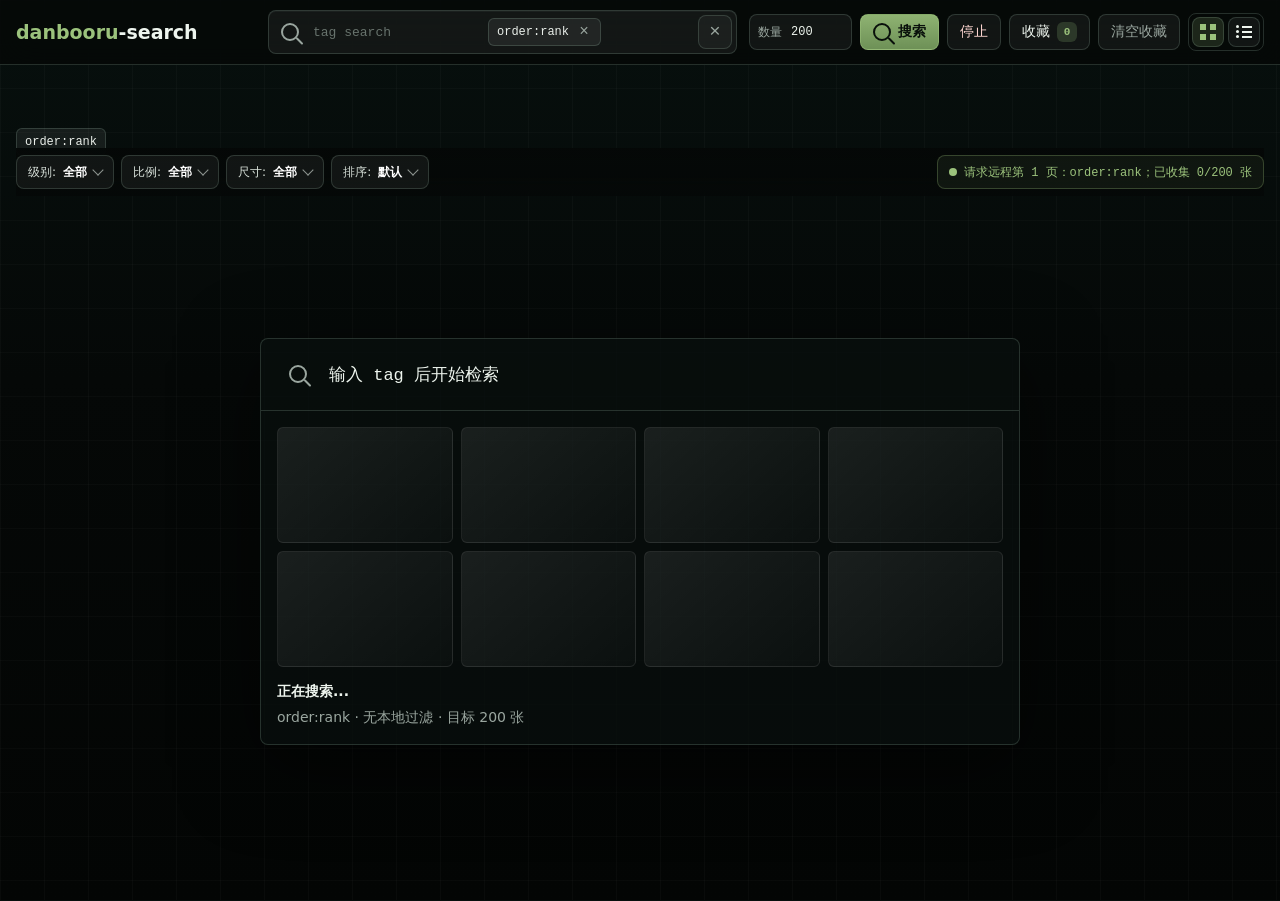
==== index.html @ e8adfb2f "fix: 收紧移动端状态条避免长 tag 撑宽布局" ====
<!doctype html>
<html lang="zh-CN">
  <head>
    <meta charset="utf-8">
    <meta name="viewport" content="width=device-width, initial-scale=1">
    <title>danbooru-search</title>
    <meta
      name="description"
      content="匿名 Danbooru 图片筛选与整理工作流，支持多 tag 输入、本地筛选、收藏和图片审阅。"
    >
    <link rel="icon" type="image/png" href="assets/favicon.png?v=20260521">
    <link rel="apple-touch-icon" sizes="180x180" href="assets/apple-touch-icon.png?v=20260521">
    <meta name="apple-mobile-web-app-title" content="danbooru-search">
    <link rel="stylesheet" href="css/styles.css?v=20260527-workflow-fix2">
  </head>
  <body>
    <div class="app-shell" id="appShell">
      <form class="command-bar" id="searchForm" aria-label="tag command bar">
        <div class="brand" aria-labelledby="appTitle">
          <span class="brand-accent">danbooru</span><span id="appTitle">-search</span>
        </div>

        <section class="search-shell" id="tagComposer" aria-label="tag search">
          <span class="search-glyph" aria-hidden="true"></span>
          <div class="query-row">
            <input
              id="tagInput"
              name="tags"
              type="text"
              autocomplete="off"
              spellcheck="false"
              placeholder="tag search"
              aria-label="tag search"
            >
            <div class="selected-tags" id="selectedTags"></div>
          </div>
          <button class="add-tag-button" id="clearButton" type="button" title="清空当前 tag" aria-label="清空当前 tag">×</button>

          <div class="suggestions" aria-label="最近 tag">
            <div class="suggestion-title">
              <span>recent tag</span>
              <button class="clear-history-button" id="clearHistoryButton" type="button">清空</button>
            </div>
            <div class="history-list" id="historyList"></div>
          </div>
        </section>

        <nav class="command-actions" aria-label="搜索动作">
          <label class="count-control" title="本次最多加载图片数">
            <span>数量</span>
            <input id="countInput" type="number" min="1" step="1" value="200">
          </label>
          <button class="solid-button" id="searchButton" type="submit" title="搜索">
            <span class="button-icon search-icon" aria-hidden="true"></span>
            <span>搜索</span>
          </button>
          <button class="soft-button danger" id="stopSearchButton" type="button" hidden>停止</button>
          <button class="soft-button" id="showFavoritesButton" type="button" aria-pressed="false">
            <span>收藏</span>
            <span class="badge" id="favoriteSummary">0</span>
          </button>
          <button class="soft-button subtle" id="clearFavoritesButton" type="button">清空收藏</button>
          <div class="view-toggle" aria-label="视图切换">
            <button class="view-button is-active" type="button" aria-label="网格视图">
              <span class="grid-icon" aria-hidden="true"></span>
            </button>
            <button class="view-button" type="button" aria-label="列表视图">
              <span class="list-icon" aria-hidden="true"></span>
            </button>
          </div>
        </nav>
      </form>

      <main class="gallery-workspace">
        <section class="filter-rail" aria-label="结果筛选">
          <div class="filters">
            <div class="filter-control">
              <button class="filter-trigger" data-filter-trigger="rating" type="button" title="Danbooru 内容分级">
                级别: <strong id="ratingLabel">全部</strong>
              </button>
              <div class="filter-menu">
                <button class="filter-option" data-filter="rating" data-value="any" type="button"><strong>全部</strong><span>不限制 rating</span></button>
                <button class="filter-option" data-filter="rating" data-value="g" type="button"><strong>G 安全</strong><span>rating:g</span></button>
                <button class="filter-option" data-filter="rating" data-value="s" type="button"><strong>S 敏感</strong><span>rating:s</span></button>
                <button class="filter-option" data-filter="rating" data-value="q" type="button"><strong>Q 边缘</strong><span>rating:q</span></button>
                <button class="filter-option" data-filter="rating" data-value="e" type="button"><strong>E 限制</strong><span>rating:e</span></button>
              </div>
            </div>

            <div class="filter-control">
              <button class="filter-trigger" data-filter-trigger="aspect" type="button" title="按图片宽高比例筛选">
                比例: <strong id="aspectLabel">全部</strong>
              </button>
              <div class="filter-menu">
                <button class="filter-option" data-filter="aspect" data-value="all" type="button"><strong>全部</strong><span>横图、竖图、方图都显示</span></button>
                <button class="filter-option" data-filter="aspect" data-value="landscape" type="button"><strong>横图</strong><span>宽度大于高度</span></button>
                <button class="filter-option" data-filter="aspect" data-value="portrait" type="button"><strong>竖图</strong><span>高度大于宽度</span></button>
                <button class="filter-option" data-filter="aspect" data-value="square" type="button"><strong>方图</strong><span>宽高接近 1:1</span></button>
                <button class="filter-option" data-filter="aspect" data-value="wide" type="button"><strong>宽屏</strong><span>比例大于 16:9</span></button>
              </div>
            </div>

            <div class="filter-control">
              <button class="filter-trigger" data-filter-trigger="size" type="button" title="按分辨率和像素量筛选">
                尺寸: <strong id="sizeLabel">全部</strong>
              </button>
              <div class="filter-menu">
                <button class="filter-option" data-filter="size" data-value="all" type="button"><strong>全部</strong><span>不限制分辨率</span></button>
                <button class="filter-option" data-filter="size" data-value="large" type="button"><strong>大图</strong><span>长边 >= 2000 px</span></button>
                <button class="filter-option" data-filter="size" data-value="wallpaper" type="button"><strong>壁纸</strong><span>至少 1920 x 1080</span></button>
                <button class="filter-option" data-filter="size" data-value="absurdres" type="button"><strong>超清</strong><span>总像素 >= 8 MP</span></button>
              </div>
            </div>

            <div class="filter-control">
              <button class="filter-trigger" data-filter-trigger="sort" type="button" title="决定网格里的扫图顺序">
                排序: <strong id="sortLabel">默认</strong>
              </button>
              <div class="filter-menu">
                <button class="filter-option" data-filter="sort" data-value="relevance" type="button"><strong>默认</strong><span>保持返回顺序</span></button>
                <button class="filter-option" data-filter="sort" data-value="score" type="button"><strong>得分最高</strong><span>按 score 降序</span></button>
                <button class="filter-option" data-filter="sort" data-value="favorite" type="button"><strong>收藏最多</strong><span>按 fav_count 降序</span></button>
                <button class="filter-option" data-filter="sort" data-value="resolution" type="button"><strong>分辨率最大</strong><span>按总像素降序</span></button>
                <button class="filter-option" data-filter="sort" data-value="newest" type="button"><strong>最新</strong><span>按 post id 降序</span></button>
              </div>
            </div>
          </div>

          <div class="status-hud">
            <div class="hud"><span class="hud-dot" aria-hidden="true"></span><span id="statusText">等待输入 tag</span></div>
            <span class="result-count" id="resultCount">0 张图片</span>
          </div>
        </section>

        <div class="progress-track" aria-hidden="true">
          <span id="progressBar"></span>
        </div>

        <section class="notice" id="noticeBox" hidden></section>

        <section class="active-query" aria-live="polite">
          <div class="active-tags" id="currentTags">
            <span class="tag-chip is-muted">等待输入</span>
          </div>
        </section>

        <section class="empty-state" id="emptyState">
          <div class="empty-panel">
            <div class="empty-search-line">
              <span class="search-glyph" aria-hidden="true"></span>
              <span>输入 tag 后开始检索</span>
            </div>
            <div class="ghost-grid" aria-hidden="true">
              <span></span><span></span><span></span><span></span>
              <span></span><span></span><span></span><span></span>
            </div>
            <div class="empty-copy">
              <p>等待检索的图库画布</p>
              <span>历史 tag 会在搜索框聚焦时出现；收藏会作为同级图库展示。</span>
            </div>
          </div>
        </section>

        <section class="gallery" id="gallery" aria-label="图片结果"></section>
      </main>

      <div class="sr-only" aria-hidden="true">
        <span id="inspectorMode">待检索</span>
        <span id="inspectorResultCount">0</span>
        <span id="inspectorFavoriteCount">0</span>
        <span id="inspectorTags"></span>
      </div>
    </div>

    <dialog class="preview-dialog" id="previewDialog" tabindex="-1">
      <div class="dialog-surface">
        <section class="stage">
          <div class="dialog-toolbar">
            <span id="dialogPosition">0 / 0</span>
            <button class="icon-button close-button" id="closeDialogButton" type="button" aria-label="关闭预览">Esc 关闭</button>
          </div>
          <div class="stage-body" id="dialogMedia">
            <button class="nav-arrow prev" id="dialogPrevButton" type="button" title="上一张" aria-label="上一张">‹</button>
            <img id="dialogImage" alt="">
            <button class="nav-arrow next" id="dialogNextButton" type="button" title="下一张" aria-label="下一张">›</button>
          </div>
        </section>

        <aside class="dialog-meta" id="dialogMeta">
          <div class="meta-head">
            <div>
              <p class="status-label">Inspection</p>
              <h2 id="dialogTitle">Post</h2>
            </div>
            <div class="dialog-actions">
              <button class="favorite-button favorite-button-dialog" id="dialogFavoriteButton" type="button" aria-label="收藏当前图片" aria-pressed="false">
                <span class="heart-icon" aria-hidden="true"></span>
              </button>
              <span class="dialog-rating-pill" id="dialogRatingBadge">ALL</span>
            </div>
          </div>

          <dl class="meta-list">
            <dt>评分</dt><dd id="dialogRatingText">-</dd>
            <dt>尺寸</dt><dd id="dialogDimensions">-</dd>
            <dt>文件大小</dt><dd id="dialogSize">-</dd>
            <dt>得分</dt><dd id="dialogScorePill">0</dd>
            <dt>标签</dt><dd class="tag-cell" id="dialogTags"></dd>
          </dl>

          <div class="dialog-links">
            <a class="dialog-link dialog-link-primary" id="dialogFileLink" target="_blank" rel="noopener noreferrer">打开图片</a>
            <a class="dialog-link dialog-link-secondary" id="dialogPostLink" target="_blank" rel="noopener noreferrer">打开 Danbooru</a>
          </div>
        </aside>
      </div>
    </dialog>

    <template id="postTemplate">
      <article class="post-card">
        <button class="image-button" type="button">
          <img loading="lazy" decoding="async" alt="">
          <span class="save-mark" aria-hidden="true">✓</span>
          <span class="post-overlay">
            <span class="post-line"><strong class="post-id"></strong><span class="post-size"></span></span>
            <span class="post-line"><span class="score-label"></span><span class="favorite-count-label"></span></span>
            <span class="rating-badge"></span>
            <span class="post-tags"></span>
          </span>
        </button>
        <a class="post-link" target="_blank" rel="noopener noreferrer" aria-label="打开 Danbooru">↗</a>
        <button class="favorite-button favorite-button-card" type="button" aria-label="收藏图片" aria-pressed="false">
          <span class="heart-icon" aria-hidden="true"></span>
        </button>
      </article>
    </template>

    <script src="js/app.js?v=20260527-workflow-fix3"></script>
  </body>
</html>
---- css/styles.css ----
:root {
  color-scheme: dark;
  --bg: #050807;
  --bg-2: #09110f;
  --panel: rgba(16, 24, 22, 0.72);
  --panel-strong: rgba(17, 26, 23, 0.94);
  --panel-soft: rgba(255, 255, 255, 0.055);
  --line: rgba(183, 222, 200, 0.18);
  --line-strong: rgba(180, 222, 184, 0.34);
  --text: #eef5ee;
  --muted: #9aa69f;
  --dim: #68736d;
  --accent: #9bc27c;
  --accent-strong: #b4d895;
  --cyan: #7ccfd2;
  --amber: #d7a751;
  --danger: #df7568;
  --shadow: 0 22px 80px rgba(0, 0, 0, 0.52);
  --mono: "SFMono-Regular", Consolas, "Liberation Mono", Menlo, monospace;
  --sans:
    Inter,
    ui-sans-serif,
    system-ui,
    -apple-system,
    BlinkMacSystemFont,
    "Segoe UI",
    sans-serif;
}

* {
  box-sizing: border-box;
}

[hidden] {
  display: none !important;
}

html,
body {
  min-width: 320px;
  min-height: 100%;
  margin: 0;
}

body {
  overflow: hidden;
  background:
    linear-gradient(180deg, #07100e 0%, #050807 42%, #030504 100%),
    linear-gradient(90deg, rgba(124, 207, 210, 0.06), rgba(155, 194, 124, 0.06));
  color: var(--text);
  font-family: var(--sans);
  font-size: 14px;
  -webkit-font-smoothing: antialiased;
}

body.dialog-open {
  overflow: hidden;
}

button,
input {
  font: inherit;
}

button {
  border: 0;
  color: inherit;
  cursor: pointer;
}

a {
  color: inherit;
}

.sr-only {
  position: absolute;
  width: 1px;
  height: 1px;
  overflow: hidden;
  clip: rect(0, 0, 0, 0);
}

.app-shell {
  min-height: 100dvh;
  overflow: hidden;
  background:
    linear-gradient(90deg, rgba(255, 255, 255, 0.025) 1px, transparent 1px),
    linear-gradient(180deg, rgba(255, 255, 255, 0.018) 1px, transparent 1px);
  background-size: 44px 44px;
}

.command-bar {
  position: fixed;
  inset: 0 0 auto;
  z-index: 50;
  display: grid;
  grid-template-columns: minmax(180px, 240px) minmax(360px, 1fr) auto;
  align-items: center;
  gap: 12px;
  min-height: 62px;
  padding: 10px 16px;
  border-bottom: 1px solid var(--line);
  background: rgba(5, 8, 7, 0.8);
  backdrop-filter: blur(18px) saturate(1.1);
}

.brand {
  display: inline-flex;
  min-width: 0;
  align-items: baseline;
  font-size: 19px;
  font-weight: 760;
  letter-spacing: 0;
  white-space: nowrap;
}

.brand-accent {
  color: var(--accent);
}

.search-shell {
  position: relative;
  display: grid;
  grid-template-columns: auto minmax(120px, 1fr) auto;
  align-items: center;
  min-height: 42px;
  border: 1px solid var(--line);
  border-radius: 8px;
  background: rgba(255, 255, 255, 0.06);
  box-shadow: inset 0 1px 0 rgba(255, 255, 255, 0.04);
}

.search-shell:focus-within {
  border-color: rgba(155, 194, 124, 0.42);
  background: rgba(255, 255, 255, 0.075);
}

.search-glyph,
.button-icon {
  position: relative;
  display: inline-grid;
  width: 42px;
  height: 42px;
  place-items: center;
  color: var(--muted);
}

.search-glyph::before,
.search-icon::before {
  position: absolute;
  width: 14px;
  height: 14px;
  border: 2px solid currentColor;
  border-radius: 50%;
  content: "";
}

.search-glyph::after,
.search-icon::after {
  position: absolute;
  width: 9px;
  height: 2px;
  border-radius: 2px;
  background: currentColor;
  content: "";
  transform: translate(9px, 9px) rotate(45deg);
}

.button-icon {
  width: 18px;
  height: 18px;
  color: currentColor;
}

.query-row,
.selected-tags {
  display: flex;
  min-width: 0;
  align-items: center;
  gap: 7px;
}

.query-row {
  overflow: hidden;
}

.selected-tags {
  flex-wrap: nowrap;
}

#tagInput {
  min-width: 130px;
  width: 170px;
  flex: 0 0 auto;
  border: 0;
  outline: 0;
  color: var(--text);
  background: transparent;
  font-family: var(--mono);
  font-size: 13px;
}

#tagInput::placeholder {
  color: var(--dim);
}

.input-chip,
.tag-chip {
  display: inline-flex;
  min-width: 0;
  max-width: 180px;
  min-height: 28px;
  align-items: center;
  gap: 7px;
  border: 1px solid var(--line);
  border-radius: 6px;
  background: rgba(255, 255, 255, 0.065);
  color: #e9eee9;
  padding: 0 8px;
  font-family: var(--mono);
  font-size: 12px;
  line-height: 1;
  overflow: hidden;
  text-overflow: ellipsis;
  white-space: nowrap;
}

.tag-chip.is-local {
  border-color: rgba(124, 207, 210, 0.28);
  color: #c5eeee;
}

.tag-chip.is-muted {
  border-color: transparent;
  background: transparent;
  color: var(--muted);
  padding-left: 0;
}

.input-chip button {
  display: grid;
  width: 16px;
  height: 16px;
  place-items: center;
  padding: 0;
  border-radius: 4px;
  background: transparent;
  color: var(--muted);
  font-size: 16px;
  line-height: 1;
}

.input-chip button:hover {
  background: rgba(255, 255, 255, 0.09);
  color: var(--text);
}

.add-tag-button {
  width: 34px;
  height: 34px;
  margin-right: 4px;
  border: 1px solid var(--line);
  border-radius: 8px;
  background: rgba(255, 255, 255, 0.04);
  color: var(--muted);
  font-family: var(--mono);
  font-size: 19px;
  line-height: 1;
}

.add-tag-button:hover {
  border-color: var(--line-strong);
  background: rgba(255, 255, 255, 0.09);
  color: var(--text);
}

.suggestions {
  position: absolute;
  top: calc(100% + 7px);
  left: 0;
  right: 0;
  z-index: 70;
  display: grid;
  gap: 8px;
  padding: 10px;
  border: 1px solid var(--line);
  border-radius: 8px;
  background: rgba(8, 13, 12, 0.97);
  box-shadow: var(--shadow);
  opacity: 0;
  pointer-events: none;
  transform: translateY(-4px);
  transition: opacity 120ms ease, transform 120ms ease;
}

.search-shell:focus-within .suggestions {
  opacity: 1;
  pointer-events: auto;
  transform: translateY(0);
}

.suggestion-title {
  display: flex;
  align-items: center;
  justify-content: space-between;
  gap: 10px;
  color: var(--muted);
  font-family: var(--mono);
  font-size: 11px;
  text-transform: uppercase;
}

.clear-history-button {
  background: transparent;
  color: var(--muted);
  font-size: 11px;
}

.clear-history-button:hover {
  color: var(--text);
}

.history-list {
  display: grid;
  gap: 6px;
}

.history-tag,
.empty-list {
  justify-content: space-between;
  width: 100%;
  max-width: none;
  min-height: 34px;
  border-color: transparent;
  background: rgba(255, 255, 255, 0.04);
  color: var(--text);
  text-align: left;
}

.history-tag:hover {
  border-color: var(--line);
  background: rgba(255, 255, 255, 0.08);
}

.empty-list {
  display: flex;
  margin: 0;
  align-items: center;
  color: var(--muted);
}

.command-actions {
  display: flex;
  min-width: 0;
  align-items: center;
  justify-content: flex-end;
  gap: 8px;
}

.count-control {
  display: inline-flex;
  height: 36px;
  align-items: center;
  gap: 7px;
  border: 1px solid var(--line);
  border-radius: 8px;
  background: rgba(255, 255, 255, 0.055);
  color: var(--muted);
  padding: 0 8px;
  font-family: var(--mono);
  font-size: 12px;
}

.count-control input {
  width: 54px;
  border: 0;
  outline: 0;
  background: transparent;
  color: var(--text);
  font-family: var(--mono);
}

.solid-button,
.soft-button,
.view-button,
.filter-trigger,
.icon-button,
.nav-arrow,
.dialog-link {
  border: 1px solid var(--line);
  border-radius: 8px;
  background: rgba(255, 255, 255, 0.055);
  color: var(--text);
}

.solid-button,
.soft-button {
  display: inline-flex;
  height: 36px;
  align-items: center;
  justify-content: center;
  gap: 7px;
  padding: 0 12px;
  white-space: nowrap;
}

.solid-button {
  border-color: rgba(155, 194, 124, 0.52);
  background: linear-gradient(180deg, rgba(155, 194, 124, 0.92), rgba(119, 157, 94, 0.92));
  color: #09100b;
  font-weight: 720;
}

.solid-button:hover {
  transform: translateY(-1px);
}

.soft-button:hover,
.view-button:hover,
.filter-trigger:hover,
.icon-button:hover,
.nav-arrow:hover,
.dialog-link:hover {
  border-color: var(--line-strong);
  background: rgba(255, 255, 255, 0.1);
}

.soft-button.danger {
  color: #ffd7d2;
}

.soft-button.subtle {
  color: var(--muted);
}

.soft-button.is-active {
  border-color: rgba(155, 194, 124, 0.42);
  background: rgba(155, 194, 124, 0.13);
  color: var(--accent);
}

.badge {
  display: inline-grid;
  min-width: 20px;
  height: 20px;
  place-items: center;
  border-radius: 6px;
  background: rgba(155, 194, 124, 0.2);
  color: var(--accent);
  padding: 0 6px;
  font-family: var(--mono);
  font-size: 11px;
  font-weight: 760;
}

.view-toggle {
  display: inline-flex;
  align-items: center;
  gap: 4px;
  border: 1px solid var(--line);
  border-radius: 8px;
  padding: 3px;
}

.view-button {
  display: grid;
  width: 32px;
  height: 30px;
  place-items: center;
  padding: 0;
}

.view-button.is-active {
  background: rgba(155, 194, 124, 0.16);
  color: var(--accent);
}

.grid-icon,
.list-icon {
  position: relative;
  display: block;
  width: 16px;
  height: 16px;
}

.grid-icon {
  background:
    linear-gradient(currentColor 0 0) 0 0 / 6px 6px,
    linear-gradient(currentColor 0 0) 10px 0 / 6px 6px,
    linear-gradient(currentColor 0 0) 0 10px / 6px 6px,
    linear-gradient(currentColor 0 0) 10px 10px / 6px 6px;
  background-repeat: no-repeat;
}

.list-icon {
  background:
    linear-gradient(currentColor 0 0) 6px 2px / 10px 2px,
    linear-gradient(currentColor 0 0) 6px 7px / 10px 2px,
    linear-gradient(currentColor 0 0) 6px 12px / 10px 2px;
  background-repeat: no-repeat;
}

.list-icon::before {
  position: absolute;
  left: 0;
  top: 1px;
  width: 3px;
  height: 3px;
  border-radius: 50%;
  background: currentColor;
  box-shadow: 0 5px 0 currentColor, 0 10px 0 currentColor;
  content: "";
}

.gallery-workspace {
  height: 100dvh;
  overflow: auto;
  padding: 74px 16px 20px;
  scrollbar-color: rgba(255, 255, 255, 0.18) transparent;
}

.filter-rail {
  position: sticky;
  top: 74px;
  z-index: 30;
  display: flex;
  align-items: center;
  justify-content: space-between;
  gap: 12px;
  padding: 7px 0;
  background: linear-gradient(180deg, rgba(5, 8, 7, 0.96), rgba(5, 8, 7, 0.76));
  backdrop-filter: blur(12px);
}

.filters,
.status-hud {
  display: flex;
  min-width: 0;
  align-items: center;
  flex-wrap: wrap;
  gap: 7px;
}

.filter-control {
  position: relative;
}

.filter-control.open {
  z-index: 80;
}

.filter-trigger {
  display: inline-flex;
  height: 34px;
  align-items: center;
  gap: 7px;
  padding: 0 11px;
  color: #d9e2db;
  font-size: 12px;
}

.filter-trigger strong {
  color: #fff;
  font-weight: 650;
}

.filter-trigger::after {
  width: 7px;
  height: 7px;
  border-right: 1.5px solid currentColor;
  border-bottom: 1.5px solid currentColor;
  content: "";
  opacity: 0.62;
  transform: translateY(-2px) rotate(45deg);
}

.filter-menu {
  position: absolute;
  top: calc(100% + 7px);
  left: 0;
  z-index: 48;
  display: none;
  width: 236px;
  gap: 4px;
  padding: 7px;
  border: 1px solid var(--line);
  border-radius: 8px;
  background: rgba(8, 13, 12, 0.98);
  box-shadow: var(--shadow);
}

.filter-control.open .filter-menu {
  display: grid;
}

.filter-option {
  display: grid;
  gap: 3px;
  width: 100%;
  border: 1px solid transparent;
  border-radius: 6px;
  background: transparent;
  color: var(--text);
  padding: 8px;
  text-align: left;
}

.filter-option:hover,
.filter-option.active {
  border-color: var(--line);
  background: rgba(255, 255, 255, 0.07);
}

.filter-option strong {
  font-size: 12px;
  font-weight: 680;
}

.filter-option span {
  color: var(--muted);
  font-family: var(--mono);
  font-size: 10px;
  line-height: 1.35;
}

.hud {
  display: inline-flex;
  min-width: 0;
  max-width: 100%;
  height: 34px;
  align-items: center;
  gap: 7px;
  border: 1px solid rgba(155, 194, 124, 0.28);
  border-radius: 8px;
  background: rgba(155, 194, 124, 0.08);
  color: var(--accent);
  padding: 0 11px;
  font-family: var(--mono);
  font-size: 12px;
  white-space: nowrap;
}

#statusText {
  min-width: 0;
  overflow: hidden;
  text-overflow: ellipsis;
  white-space: nowrap;
}

.hud-dot {
  flex: 0 0 auto;
  width: 8px;
  height: 8px;
  border-radius: 50%;
  background: var(--accent);
}

.result-count {
  display: none;
}

.progress-track {
  overflow: hidden;
  height: 2px;
  background: transparent;
}

.progress-track span {
  display: block;
  width: 0%;
  height: 100%;
  border-radius: 99px;
  background: linear-gradient(90deg, var(--accent), var(--cyan));
  transition: width 220ms ease;
}

.notice {
  margin: 10px 0;
  border: 1px solid rgba(223, 117, 104, 0.32);
  border-radius: 8px;
  background: rgba(223, 117, 104, 0.11);
  color: #ffd9d4;
  padding: 11px 12px;
  line-height: 1.45;
}

.active-query {
  padding: 4px 0 10px;
}

.active-tags {
  display: flex;
  min-width: 0;
  flex-wrap: wrap;
  gap: 7px;
}

.empty-state {
  display: grid;
  min-height: calc(100dvh - 150px);
  place-items: center;
  padding: 30px;
}

.empty-panel {
  width: min(760px, 100%);
  overflow: hidden;
  border: 1px solid var(--line);
  border-radius: 8px;
  background: rgba(9, 16, 14, 0.74);
  box-shadow: var(--shadow);
}

.empty-search-line {
  display: flex;
  min-height: 72px;
  align-items: center;
  gap: 10px;
  border-bottom: 1px solid var(--line);
  padding: 0 16px;
  color: var(--text);
  font-family: var(--mono);
  font-size: 17px;
}

.ghost-grid {
  display: grid;
  grid-template-columns: repeat(4, 1fr);
  gap: 8px;
  padding: 16px;
}

.ghost-grid span {
  min-height: 116px;
  border: 1px solid rgba(255, 255, 255, 0.08);
  border-radius: 6px;
  background: linear-gradient(140deg, rgba(255, 255, 255, 0.08), rgba(255, 255, 255, 0.02));
}

.empty-copy {
  padding: 0 16px 16px;
}

.empty-copy p,
.empty-copy span {
  display: block;
}

.empty-copy p {
  margin: 0 0 6px;
  color: var(--text);
  font-weight: 750;
}

.empty-copy span {
  color: var(--muted);
  line-height: 1.5;
}

.gallery {
  column-count: 5;
  column-gap: 10px;
  padding-bottom: 24px;
}

.gallery.is-list {
  display: grid;
  grid-template-columns: 1fr;
  gap: 10px;
  column-count: initial;
}

.gallery.is-mobile-masonry {
  display: grid;
  grid-template-columns: repeat(2, minmax(0, 1fr));
  gap: 8px;
  column-count: initial;
}

.gallery-column {
  display: grid;
  align-content: start;
  gap: 8px;
}

.post-card {
  position: relative;
  display: inline-block;
  width: 100%;
  margin: 0 0 10px;
  break-inside: avoid;
  overflow: hidden;
  border: 1px solid rgba(255, 255, 255, 0.1);
  border-radius: 6px;
  background: rgba(255, 255, 255, 0.035);
  content-visibility: auto;
  contain-intrinsic-size: 260px 340px;
}

.gallery.is-list .post-card {
  display: block;
  height: 230px;
  margin: 0;
}

.gallery.is-mobile-masonry .post-card {
  display: block;
  margin: 0;
}

.post-card.is-selected {
  outline: 2px solid rgba(155, 194, 124, 0.72);
  outline-offset: 2px;
}

.image-button {
  position: relative;
  display: block;
  width: 100%;
  aspect-ratio: var(--post-aspect-ratio, 1 / 1);
  padding: 0;
  background: transparent;
}

.gallery.is-list .image-button {
  height: 100%;
  aspect-ratio: auto;
}

.image-button img {
  display: block;
  width: 100%;
  height: 100%;
  object-fit: cover;
  transition: transform 260ms ease;
}

.post-card:hover .image-button img {
  transform: scale(1.025);
}

.save-mark {
  position: absolute;
  top: 8px;
  right: 8px;
  display: none;
  width: 28px;
  height: 28px;
  place-items: center;
  border-radius: 6px;
  background: rgba(155, 194, 124, 0.96);
  color: #07100e;
  font-weight: 900;
}

.post-card.is-favorite .save-mark {
  display: grid;
}

.post-overlay {
  position: absolute;
  inset: 0;
  display: grid;
  align-content: end;
  gap: 5px;
  padding: 9px;
  background:
    linear-gradient(180deg, rgba(8, 13, 12, 0.05), transparent 38%),
    linear-gradient(180deg, transparent 50%, rgba(0, 0, 0, 0.78));
  color: var(--text);
  opacity: 0;
  pointer-events: none;
  transition: opacity 160ms ease;
}

.post-card:hover .post-overlay,
.post-card.is-selected .post-overlay,
.gallery.is-list .post-overlay {
  opacity: 1;
}

.post-line {
  display: flex;
  justify-content: space-between;
  gap: 10px;
  font-family: var(--mono);
  font-size: 12px;
}

.post-line strong {
  color: var(--accent);
}

.rating-badge {
  justify-self: start;
  border: 1px solid rgba(155, 194, 124, 0.32);
  border-radius: 999px;
  background: rgba(155, 194, 124, 0.14);
  color: var(--accent);
  padding: 4px 7px;
  font-family: var(--mono);
  font-size: 10px;
  font-weight: 760;
}

.rating-badge.rating-q,
.dialog-rating-pill.rating-q {
  border-color: rgba(215, 167, 81, 0.34);
  background: rgba(215, 167, 81, 0.14);
  color: var(--amber);
}

.rating-badge.rating-e,
.dialog-rating-pill.rating-e {
  border-color: rgba(223, 117, 104, 0.36);
  background: rgba(223, 117, 104, 0.14);
  color: var(--danger);
}

.post-tags {
  display: -webkit-box;
  overflow: hidden;
  -webkit-box-orient: vertical;
  -webkit-line-clamp: 2;
  color: rgba(238, 245, 238, 0.8);
  font-family: var(--mono);
  font-size: 11px;
  line-height: 1.3;
}

.post-link,
.favorite-button-card {
  position: absolute;
  top: 8px;
  z-index: 2;
  display: grid;
  width: 32px;
  height: 32px;
  place-items: center;
  border: 1px solid var(--line);
  border-radius: 8px;
  background: rgba(8, 13, 12, 0.78);
  color: var(--text);
  opacity: 0;
  text-decoration: none;
  transition: opacity 160ms ease, transform 160ms ease;
}

.post-link {
  left: 8px;
}

.favorite-button-card {
  right: 8px;
}

.post-card:hover .post-link,
.post-card:hover .favorite-button-card,
.favorite-button-card.is-active {
  opacity: 1;
}

.post-link:hover,
.favorite-button:hover {
  transform: translateY(-1px);
}

.favorite-button {
  display: grid;
  place-items: center;
  border: 1px solid var(--line);
  background: rgba(8, 13, 12, 0.78);
  color: var(--muted);
}

.favorite-button.is-active {
  border-color: rgba(215, 167, 81, 0.55);
  background: rgba(215, 167, 81, 0.14);
  color: var(--amber);
}

.heart-icon::before {
  content: "☆";
  font-size: 20px;
  line-height: 1;
}

.favorite-button.is-active .heart-icon::before {
  content: "★";
}

.empty-result {
  display: grid;
  min-height: 340px;
  place-items: center;
  border: 1px dashed var(--line);
  border-radius: 8px;
  color: var(--muted);
  font-family: var(--mono);
  font-size: 13px;
  background: rgba(255, 255, 255, 0.025);
}

.preview-dialog {
  width: min(1320px, calc(100vw - 44px));
  max-width: calc(100vw - 44px);
  height: min(820px, calc(100dvh - 44px));
  max-height: calc(100dvh - 44px);
  border: 0;
  padding: 0;
  background: transparent;
  color: var(--text);
}

.preview-dialog::backdrop {
  background: rgba(2, 4, 4, 0.82);
  backdrop-filter: blur(8px);
}

.preview-dialog:focus {
  outline: none;
}

.dialog-surface {
  display: grid;
  grid-template-columns: minmax(0, 1fr) 360px;
  height: 100%;
  overflow: hidden;
  border: 1px solid var(--line);
  border-radius: 8px;
  background: rgba(2, 4, 4, 0.94);
  box-shadow: var(--shadow);
}

.stage {
  display: grid;
  min-width: 0;
  min-height: 0;
  grid-template-rows: 56px minmax(0, 1fr);
  overflow: hidden;
  border-right: 1px solid var(--line);
  background: #020403;
}

.dialog-toolbar {
  display: flex;
  align-items: center;
  justify-content: space-between;
  gap: 12px;
  border-bottom: 1px solid var(--line);
  background: rgba(255, 255, 255, 0.025);
  color: var(--muted);
  padding: 0 14px;
  font-family: var(--mono);
  font-size: 12px;
}

.close-button {
  width: auto;
  height: 34px;
  padding: 0 10px;
  color: var(--muted);
  font-family: var(--mono);
  font-size: 12px;
}

.stage-body {
  position: relative;
  display: grid;
  min-height: 0;
  overflow: hidden;
  place-items: center;
  padding: 28px 58px;
}

.stage-body img {
  display: block;
  max-width: 100%;
  max-height: 100%;
  border-radius: 6px;
  object-fit: contain;
  box-shadow: 0 30px 100px rgba(0, 0, 0, 0.7);
}

.nav-arrow {
  position: absolute;
  top: 50%;
  display: grid;
  width: 42px;
  height: 42px;
  place-items: center;
  padding: 0;
  background: rgba(12, 18, 16, 0.82);
  font-size: 30px;
  transform: translateY(-50%);
}

.nav-arrow.prev {
  left: 14px;
}

.nav-arrow.next {
  right: 14px;
}

.dialog-meta {
  display: grid;
  min-width: 0;
  min-height: 0;
  grid-template-rows: auto 1fr auto;
  gap: 14px;
  background: rgba(10, 15, 14, 0.96);
  padding: 16px;
}

.meta-head {
  display: flex;
  align-items: center;
  justify-content: space-between;
  gap: 12px;
}

.status-label {
  margin: 0 0 5px;
  color: var(--muted);
  font-family: var(--mono);
  font-size: 11px;
  text-transform: uppercase;
}

.dialog-meta h2 {
  margin: 0;
  color: var(--text);
  font-size: 19px;
  font-weight: 760;
}

.dialog-actions {
  display: flex;
  align-items: center;
  gap: 8px;
}

.favorite-button-dialog {
  width: 42px;
  height: 42px;
  border-radius: 8px;
}

.dialog-rating-pill {
  display: inline-grid;
  min-height: 34px;
  place-items: center;
  border: 1px solid rgba(155, 194, 124, 0.32);
  border-radius: 999px;
  background: rgba(155, 194, 124, 0.14);
  color: var(--accent);
  padding: 0 10px;
  font-family: var(--mono);
  font-size: 12px;
  font-weight: 760;
}

.meta-list {
  display: grid;
  min-height: 0;
  grid-template-columns: 92px minmax(0, 1fr);
  align-content: start;
  gap: 10px 12px;
  overflow: auto;
  border-block: 1px solid var(--line);
  margin: 0;
  padding: 14px 0;
  font-size: 13px;
}

.meta-list dt,
.meta-list dd {
  margin: 0;
}

.meta-list dt {
  color: var(--muted);
}

.meta-list dd {
  min-width: 0;
  overflow: hidden;
  color: #eef5ee;
  font-family: var(--mono);
  text-overflow: ellipsis;
  white-space: nowrap;
}

.tag-cell {
  display: flex;
  flex-wrap: wrap;
  gap: 7px;
  overflow: visible !important;
  text-overflow: clip !important;
  white-space: normal !important;
}

.dialog-tag-chip {
  display: inline-flex;
  max-width: 100%;
  min-height: 29px;
  align-items: center;
  border: 1px solid var(--line);
  border-radius: 6px;
  background: rgba(255, 255, 255, 0.055);
  color: #dce7df;
  padding: 0 8px;
  font-family: var(--mono);
  font-size: 12px;
  overflow-wrap: anywhere;
}

.dialog-tag-more {
  color: var(--accent);
  cursor: pointer;
}

.dialog-links {
  display: grid;
  grid-template-columns: 1fr auto;
  gap: 8px;
}

.dialog-link {
  display: inline-flex;
  min-height: 42px;
  align-items: center;
  justify-content: center;
  gap: 8px;
  padding: 0 12px;
  text-decoration: none;
}

.dialog-link-primary {
  border-color: rgba(155, 194, 124, 0.52);
  background: linear-gradient(180deg, rgba(155, 194, 124, 0.92), rgba(119, 157, 94, 0.92));
  color: #09100b;
  font-weight: 720;
}

.is-loading .gallery {
  opacity: 0.72;
}

button:focus-visible,
input:focus-visible,
a:focus-visible {
  outline: 3px solid rgba(155, 194, 124, 0.22);
  outline-offset: 2px;
}

@media (max-width: 1420px) {
  .gallery {
    column-count: 4;
  }
}

@media (max-width: 1120px) {
  .command-bar {
    grid-template-columns: minmax(160px, 220px) minmax(280px, 1fr);
  }

  .command-actions {
    grid-column: 1 / -1;
    justify-content: flex-start;
    overflow-x: auto;
    padding-bottom: 2px;
  }

  .gallery {
    column-count: 3;
  }
}

@media (max-width: 900px) {
  body {
    overflow: auto;
    overflow-x: hidden;
  }

  .app-shell {
    overflow: visible;
  }

  .command-bar {
    position: sticky;
    grid-template-columns: 1fr;
    align-items: start;
    gap: 10px;
    min-height: 0;
    padding: 13px 14px 11px;
  }

  .brand {
    font-size: 24px;
  }

  .search-shell {
    min-height: 108px;
    align-items: start;
    padding: 13px 10px 10px;
  }

  .query-row {
    flex-wrap: wrap;
    align-content: start;
  }

  #tagInput {
    width: 100%;
    flex: 1 0 100%;
    font-size: 17px;
  }

  .selected-tags {
    flex-wrap: wrap;
  }

  .command-actions {
    width: 100%;
    overflow-x: auto;
  }

  .suggestions {
    top: calc(100% + 58px);
  }

  .soft-button.subtle,
  .view-toggle {
    display: none;
  }

  .gallery-workspace {
    height: auto;
    overflow: visible;
    padding: 10px 14px 92px;
  }

  .filter-rail {
    position: relative;
    top: auto;
    z-index: 30;
    align-items: stretch;
    flex-direction: column;
  }

  .status-hud,
  .hud {
    width: 100%;
  }

  .filter-menu {
    width: min(236px, calc(100vw - 28px));
  }

  .gallery {
    column-count: 2;
    column-gap: 7px;
  }

  .post-card {
    margin-bottom: 7px;
  }

  .post-overlay {
    opacity: 1;
    padding: 7px;
  }

  .post-tags,
  .rating-badge,
  .post-link {
    display: none;
  }

  .favorite-button-card {
    opacity: 1;
  }

  .empty-state {
    min-height: 520px;
    padding: 18px 0;
  }

  .empty-panel {
    display: flex;
    flex-direction: column;
  }

  .empty-copy {
    order: 2;
    border-bottom: 1px solid var(--line);
    padding: 14px 16px;
  }

  .ghost-grid {
    order: 3;
    grid-template-columns: repeat(2, 1fr);
  }

  .preview-dialog {
    width: 100vw;
    max-width: 100vw;
    height: 100dvh;
    max-height: 100dvh;
    margin: 0;
  }

  .preview-dialog::backdrop {
    background: rgba(2, 4, 4, 0.92);
    backdrop-filter: none;
  }

  .dialog-surface {
    grid-template-columns: 1fr;
    grid-template-rows: minmax(0, 56dvh) minmax(0, 44dvh);
    border: 0;
    border-radius: 0;
  }

  .stage {
    grid-template-rows: 56px minmax(0, 1fr);
    border-right: 0;
  }

  .stage-body {
    padding: 18px 46px;
  }

  .stage-body img {
    max-height: calc(56dvh - 92px);
  }

  .dialog-meta {
    display: flex;
    min-height: 0;
    flex-direction: column;
    overflow: hidden;
    border-top: 1px solid var(--line);
    border-radius: 8px 8px 0 0;
  }

  .meta-head {
    flex: 0 0 auto;
  }

  .meta-list {
    flex: 1 1 auto;
    grid-template-columns: 92px minmax(0, 1fr);
    gap: 8px 10px;
    padding: 12px 0;
  }

  .dialog-links {
    flex: 0 0 auto;
  }
}

@media (max-width: 560px) {
  .brand {
    font-size: 22px;
  }

  .solid-button,
  .soft-button {
    padding-inline: 11px;
  }

  .gallery {
    column-gap: 6px;
  }

  .empty-panel {
    width: 100%;
  }

  .dialog-links {
    grid-template-columns: 1fr auto;
  }
}
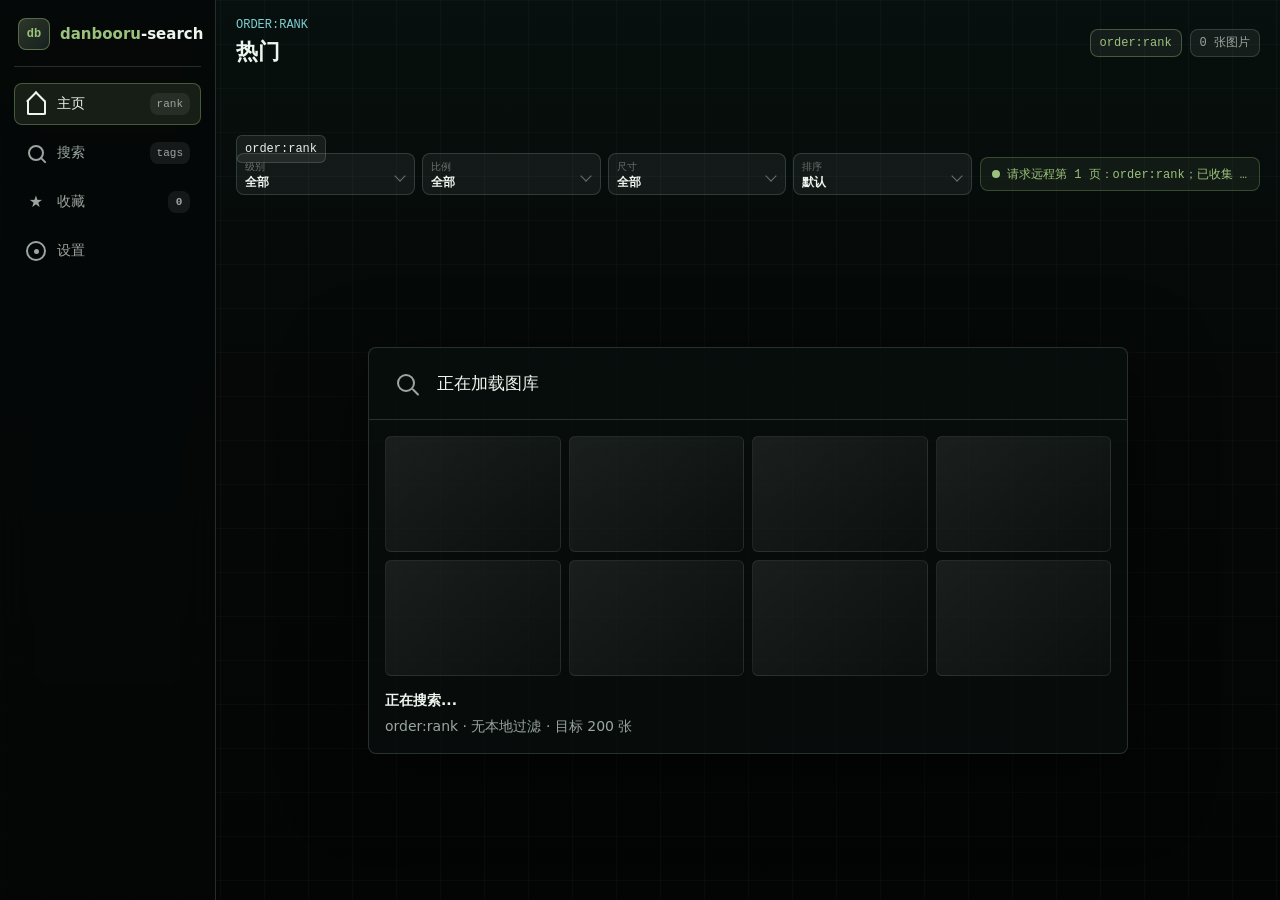
==== commit def85494: "feat: 拆分主页搜索收藏设置导航" ====
--- a/index.html
+++ b/index.html
@@ -11,158 +11,277 @@
     <link rel="icon" type="image/png" href="assets/favicon.png?v=20260521">
     <link rel="apple-touch-icon" sizes="180x180" href="assets/apple-touch-icon.png?v=20260521">
     <meta name="apple-mobile-web-app-title" content="danbooru-search">
-    <link rel="stylesheet" href="css/styles.css?v=20260527-workflow-fix2">
+    <link rel="stylesheet" href="css/styles.css?v=20260611-nav-shell">
   </head>
   <body>
     <div class="app-shell" id="appShell">
-      <form class="command-bar" id="searchForm" aria-label="tag command bar">
+      <aside class="side-nav" aria-label="主导航">
         <div class="brand" aria-labelledby="appTitle">
-          <span class="brand-accent">danbooru</span><span id="appTitle">-search</span>
+          <span class="brand-mark">db</span>
+          <span><span class="brand-accent">danbooru</span><span id="appTitle">-search</span></span>
         </div>
-
-        <section class="search-shell" id="tagComposer" aria-label="tag search">
-          <span class="search-glyph" aria-hidden="true"></span>
-          <div class="query-row">
-            <input
-              id="tagInput"
-              name="tags"
-              type="text"
-              autocomplete="off"
-              spellcheck="false"
-              placeholder="tag search"
-              aria-label="tag search"
-            >
-            <div class="selected-tags" id="selectedTags"></div>
-          </div>
-          <button class="add-tag-button" id="clearButton" type="button" title="清空当前 tag" aria-label="清空当前 tag">×</button>
-
-          <div class="suggestions" aria-label="最近 tag">
-            <div class="suggestion-title">
-              <span>recent tag</span>
-              <button class="clear-history-button" id="clearHistoryButton" type="button">清空</button>
-            </div>
-            <div class="history-list" id="historyList"></div>
-          </div>
-        </section>
-
-        <nav class="command-actions" aria-label="搜索动作">
-          <label class="count-control" title="本次最多加载图片数">
-            <span>数量</span>
-            <input id="countInput" type="number" min="1" step="1" value="200">
-          </label>
-          <button class="solid-button" id="searchButton" type="submit" title="搜索">
-            <span class="button-icon search-icon" aria-hidden="true"></span>
+        <nav class="nav-list" aria-label="页面">
+          <button class="nav-button is-active" data-view-button="home" type="button">
+            <span class="nav-icon icon-home" aria-hidden="true"></span>
+            <span>主页</span>
+            <span class="nav-meta">rank</span>
+          </button>
+          <button class="nav-button" data-view-button="search" type="button">
+            <span class="nav-icon icon-search" aria-hidden="true"></span>
             <span>搜索</span>
+            <span class="nav-meta">tags</span>
           </button>
-          <button class="soft-button danger" id="stopSearchButton" type="button" hidden>停止</button>
-          <button class="soft-button" id="showFavoritesButton" type="button" aria-pressed="false">
+          <button class="nav-button" id="showFavoritesButton" data-view-button="favorites" type="button" aria-pressed="false">
+            <span class="nav-icon icon-fav" aria-hidden="true"></span>
             <span>收藏</span>
-            <span class="badge" id="favoriteSummary">0</span>
+            <span class="nav-meta badge" id="favoriteSummary">0</span>
           </button>
-          <button class="soft-button subtle" id="clearFavoritesButton" type="button">清空收藏</button>
-          <div class="view-toggle" aria-label="视图切换">
-            <button class="view-button is-active" type="button" aria-label="网格视图">
-              <span class="grid-icon" aria-hidden="true"></span>
-            </button>
-            <button class="view-button" type="button" aria-label="列表视图">
-              <span class="list-icon" aria-hidden="true"></span>
-            </button>
-          </div>
+          <button class="nav-button" data-view-button="settings" type="button">
+            <span class="nav-icon icon-settings" aria-hidden="true"></span>
+            <span>设置</span>
+          </button>
         </nav>
-      </form>
-
-      <main class="gallery-workspace">
-        <section class="filter-rail" aria-label="结果筛选">
-          <div class="filters">
-            <div class="filter-control">
-              <button class="filter-trigger" data-filter-trigger="rating" type="button" title="Danbooru 内容分级">
-                级别: <strong id="ratingLabel">全部</strong>
+      </aside>
+
+      <main class="main-area">
+        <div class="mobile-title">
+          <strong>danbooru-search</strong>
+          <span class="chip is-strong" id="mobileStatus">Discover</span>
+        </div>
+
+        <section class="view-head is-active" data-view-panel="home" aria-label="主页">
+          <div>
+            <p class="eyebrow">order:rank</p>
+            <h1>热门</h1>
+          </div>
+          <div class="toolbar">
+            <span class="chip is-strong">order:rank</span>
+            <span class="chip" id="resultCount">0 张图片</span>
+          </div>
+        </section>
+
+        <section class="view-head search-head" data-view-panel="search" aria-label="搜索">
+          <div>
+            <p class="eyebrow">search</p>
+            <h1>搜索结果</h1>
+          </div>
+          <form class="command-bar" id="searchForm" aria-label="tag command bar">
+            <section class="search-shell" id="tagComposer" aria-label="tag search">
+              <span class="search-glyph" aria-hidden="true"></span>
+              <div class="query-row">
+                <input
+                  id="tagInput"
+                  name="tags"
+                  type="text"
+                  autocomplete="off"
+                  spellcheck="false"
+                  placeholder="tag search"
+                  aria-label="tag search"
+                >
+                <div class="selected-tags" id="selectedTags"></div>
+              </div>
+              <button class="add-tag-button" id="clearButton" type="button" title="清空当前 tag" aria-label="清空当前 tag">×</button>
+
+              <div class="suggestions" aria-label="最近 tag">
+                <div class="suggestion-title">
+                  <span>recent tag</span>
+                  <button class="clear-history-button" id="clearHistoryButton" type="button">清空</button>
+                </div>
+                <div class="history-list" id="historyList"></div>
+              </div>
+            </section>
+
+            <nav class="command-actions" aria-label="搜索动作">
+              <label class="count-control" title="本次最多加载图片数">
+                <span>数量</span>
+                <input id="countInput" type="number" min="1" step="1" value="200">
+              </label>
+              <button class="solid-button" id="searchButton" type="submit" title="搜索">
+                <span class="button-icon search-icon" aria-hidden="true"></span>
+                <span>搜索</span>
               </button>
-              <div class="filter-menu">
-                <button class="filter-option" data-filter="rating" data-value="any" type="button"><strong>全部</strong><span>不限制 rating</span></button>
-                <button class="filter-option" data-filter="rating" data-value="g" type="button"><strong>G 安全</strong><span>rating:g</span></button>
-                <button class="filter-option" data-filter="rating" data-value="s" type="button"><strong>S 敏感</strong><span>rating:s</span></button>
-                <button class="filter-option" data-filter="rating" data-value="q" type="button"><strong>Q 边缘</strong><span>rating:q</span></button>
-                <button class="filter-option" data-filter="rating" data-value="e" type="button"><strong>E 限制</strong><span>rating:e</span></button>
-              </div>
-            </div>
-
-            <div class="filter-control">
-              <button class="filter-trigger" data-filter-trigger="aspect" type="button" title="按图片宽高比例筛选">
-                比例: <strong id="aspectLabel">全部</strong>
-              </button>
-              <div class="filter-menu">
-                <button class="filter-option" data-filter="aspect" data-value="all" type="button"><strong>全部</strong><span>横图、竖图、方图都显示</span></button>
-                <button class="filter-option" data-filter="aspect" data-value="landscape" type="button"><strong>横图</strong><span>宽度大于高度</span></button>
-                <button class="filter-option" data-filter="aspect" data-value="portrait" type="button"><strong>竖图</strong><span>高度大于宽度</span></button>
-                <button class="filter-option" data-filter="aspect" data-value="square" type="button"><strong>方图</strong><span>宽高接近 1:1</span></button>
-                <button class="filter-option" data-filter="aspect" data-value="wide" type="button"><strong>宽屏</strong><span>比例大于 16:9</span></button>
-              </div>
-            </div>
-
-            <div class="filter-control">
-              <button class="filter-trigger" data-filter-trigger="size" type="button" title="按分辨率和像素量筛选">
-                尺寸: <strong id="sizeLabel">全部</strong>
-              </button>
-              <div class="filter-menu">
-                <button class="filter-option" data-filter="size" data-value="all" type="button"><strong>全部</strong><span>不限制分辨率</span></button>
-                <button class="filter-option" data-filter="size" data-value="large" type="button"><strong>大图</strong><span>长边 >= 2000 px</span></button>
-                <button class="filter-option" data-filter="size" data-value="wallpaper" type="button"><strong>壁纸</strong><span>至少 1920 x 1080</span></button>
-                <button class="filter-option" data-filter="size" data-value="absurdres" type="button"><strong>超清</strong><span>总像素 >= 8 MP</span></button>
-              </div>
-            </div>
-
-            <div class="filter-control">
-              <button class="filter-trigger" data-filter-trigger="sort" type="button" title="决定网格里的扫图顺序">
-                排序: <strong id="sortLabel">默认</strong>
-              </button>
-              <div class="filter-menu">
-                <button class="filter-option" data-filter="sort" data-value="relevance" type="button"><strong>默认</strong><span>保持返回顺序</span></button>
-                <button class="filter-option" data-filter="sort" data-value="score" type="button"><strong>得分最高</strong><span>按 score 降序</span></button>
-                <button class="filter-option" data-filter="sort" data-value="favorite" type="button"><strong>收藏最多</strong><span>按 fav_count 降序</span></button>
-                <button class="filter-option" data-filter="sort" data-value="resolution" type="button"><strong>分辨率最大</strong><span>按总像素降序</span></button>
-                <button class="filter-option" data-filter="sort" data-value="newest" type="button"><strong>最新</strong><span>按 post id 降序</span></button>
-              </div>
-            </div>
-          </div>
-
-          <div class="status-hud">
-            <div class="hud"><span class="hud-dot" aria-hidden="true"></span><span id="statusText">等待输入 tag</span></div>
-            <span class="result-count" id="resultCount">0 张图片</span>
-          </div>
-        </section>
-
-        <div class="progress-track" aria-hidden="true">
-          <span id="progressBar"></span>
-        </div>
-
-        <section class="notice" id="noticeBox" hidden></section>
-
-        <section class="active-query" aria-live="polite">
-          <div class="active-tags" id="currentTags">
-            <span class="tag-chip is-muted">等待输入</span>
-          </div>
-        </section>
-
-        <section class="empty-state" id="emptyState">
-          <div class="empty-panel">
-            <div class="empty-search-line">
-              <span class="search-glyph" aria-hidden="true"></span>
-              <span>输入 tag 后开始检索</span>
-            </div>
-            <div class="ghost-grid" aria-hidden="true">
-              <span></span><span></span><span></span><span></span>
-              <span></span><span></span><span></span><span></span>
-            </div>
-            <div class="empty-copy">
-              <p>等待检索的图库画布</p>
-              <span>历史 tag 会在搜索框聚焦时出现；收藏会作为同级图库展示。</span>
-            </div>
-          </div>
-        </section>
-
-        <section class="gallery" id="gallery" aria-label="图片结果"></section>
+              <button class="soft-button danger" id="stopSearchButton" type="button" hidden>停止</button>
+            </nav>
+          </form>
+        </section>
+
+        <section class="view-head" data-view-panel="favorites" aria-label="收藏">
+          <div>
+            <p class="eyebrow">favorites</p>
+            <h1>收藏</h1>
+          </div>
+          <div class="toolbar">
+            <span class="chip is-amber"><span class="favorite-summary">0</span> saved</span>
+            <button class="soft-button" id="clearFavoritesButton" type="button">清空</button>
+          </div>
+        </section>
+
+        <section class="view-head" data-view-panel="settings" aria-label="设置">
+          <div>
+            <p class="eyebrow">settings</p>
+            <h1>设置</h1>
+          </div>
+          <div class="toolbar">
+            <button class="solid-button" id="saveSettingsButton" type="button">保存设置</button>
+          </div>
+        </section>
+
+        <section class="gallery-workspace" id="gallerySurface">
+          <section class="filter-rail" aria-label="结果筛选">
+            <div class="filters">
+              <div class="filter-control">
+                <button class="filter-trigger" data-filter-trigger="rating" type="button" aria-haspopup="listbox" aria-expanded="false">
+                  <span>级别</span>
+                  <strong id="ratingLabel">全部</strong>
+                </button>
+                <div class="filter-menu" role="listbox" aria-label="级别筛选">
+                  <button class="filter-option" data-filter="rating" data-value="any" type="button" role="option"><strong>全部</strong></button>
+                  <button class="filter-option" data-filter="rating" data-value="g" type="button" role="option"><strong>G</strong></button>
+                  <button class="filter-option" data-filter="rating" data-value="s" type="button" role="option"><strong>S</strong></button>
+                  <button class="filter-option" data-filter="rating" data-value="q" type="button" role="option"><strong>Q</strong></button>
+                  <button class="filter-option" data-filter="rating" data-value="e" type="button" role="option"><strong>E</strong></button>
+                </div>
+              </div>
+              <div class="filter-control">
+                <button class="filter-trigger" data-filter-trigger="aspect" type="button" aria-haspopup="listbox" aria-expanded="false">
+                  <span>比例</span>
+                  <strong id="aspectLabel">全部</strong>
+                </button>
+                <div class="filter-menu" role="listbox" aria-label="比例筛选">
+                  <button class="filter-option" data-filter="aspect" data-value="all" type="button" role="option"><strong>全部</strong></button>
+                  <button class="filter-option" data-filter="aspect" data-value="landscape" type="button" role="option"><strong>横图</strong></button>
+                  <button class="filter-option" data-filter="aspect" data-value="portrait" type="button" role="option"><strong>竖图</strong></button>
+                  <button class="filter-option" data-filter="aspect" data-value="square" type="button" role="option"><strong>方图</strong></button>
+                  <button class="filter-option" data-filter="aspect" data-value="wide" type="button" role="option"><strong>宽屏</strong></button>
+                </div>
+              </div>
+              <div class="filter-control">
+                <button class="filter-trigger" data-filter-trigger="size" type="button" aria-haspopup="listbox" aria-expanded="false">
+                  <span>尺寸</span>
+                  <strong id="sizeLabel">全部</strong>
+                </button>
+                <div class="filter-menu" role="listbox" aria-label="尺寸筛选">
+                  <button class="filter-option" data-filter="size" data-value="all" type="button" role="option"><strong>全部</strong></button>
+                  <button class="filter-option" data-filter="size" data-value="large" type="button" role="option"><strong>大图</strong></button>
+                  <button class="filter-option" data-filter="size" data-value="wallpaper" type="button" role="option"><strong>壁纸</strong></button>
+                  <button class="filter-option" data-filter="size" data-value="absurdres" type="button" role="option"><strong>超清</strong></button>
+                </div>
+              </div>
+              <div class="filter-control">
+                <button class="filter-trigger" data-filter-trigger="sort" type="button" aria-haspopup="listbox" aria-expanded="false">
+                  <span>排序</span>
+                  <strong id="sortLabel">默认</strong>
+                </button>
+                <div class="filter-menu" role="listbox" aria-label="排序筛选">
+                  <button class="filter-option" data-filter="sort" data-value="relevance" type="button" role="option"><strong>默认</strong></button>
+                  <button class="filter-option" data-filter="sort" data-value="score" type="button" role="option"><strong>得分</strong></button>
+                  <button class="filter-option" data-filter="sort" data-value="favorite" type="button" role="option"><strong>收藏</strong></button>
+                  <button class="filter-option" data-filter="sort" data-value="resolution" type="button" role="option"><strong>尺寸</strong></button>
+                  <button class="filter-option" data-filter="sort" data-value="newest" type="button" role="option"><strong>最新</strong></button>
+                </div>
+              </div>
+            </div>
+
+            <div class="status-hud">
+              <div class="hud"><span class="hud-dot" aria-hidden="true"></span><span id="statusText">等待输入 tag</span></div>
+            </div>
+          </section>
+
+          <div class="progress-track" aria-hidden="true">
+            <span id="progressBar"></span>
+          </div>
+
+          <section class="notice" id="noticeBox" hidden></section>
+
+          <section class="active-query" aria-live="polite">
+            <div class="active-tags" id="currentTags">
+              <span class="tag-chip is-muted">等待输入</span>
+            </div>
+          </section>
+
+          <section class="empty-state" id="emptyState">
+            <div class="empty-panel">
+              <div class="empty-search-line">
+                <span class="search-glyph" aria-hidden="true"></span>
+                <span>正在加载图库</span>
+              </div>
+              <div class="ghost-grid" aria-hidden="true">
+                <span></span><span></span><span></span><span></span>
+                <span></span><span></span><span></span><span></span>
+              </div>
+              <div class="empty-copy">
+                <p>等待图片</p>
+                <span>图片结果会显示在这里。</span>
+              </div>
+            </div>
+          </section>
+
+          <section class="gallery" id="gallery" aria-label="图片结果"></section>
+        </section>
+
+        <section class="settings-workspace" id="settingsSurface">
+          <div class="settings-grid">
+            <section class="settings-panel">
+              <div class="panel-stack">
+                <h2>默认检索</h2>
+                <label class="setting-row">
+                  <span><strong>默认加载数量</strong><p>打开搜索时的目标图片数。</p></span>
+                  <input class="number-input" id="settingsCountInput" type="number" min="1" value="200">
+                </label>
+                <label class="setting-row">
+                  <span><strong>默认 rating</strong><p>影响新搜索的远程过滤。</p></span>
+                  <select class="select-input" id="settingsRatingSelect">
+                    <option value="any">全部</option>
+                    <option value="g">G 安全</option>
+                    <option value="s">S 敏感</option>
+                    <option value="q">Q 边缘</option>
+                    <option value="e">E 限制</option>
+                  </select>
+                </label>
+                <label class="setting-row">
+                  <span><strong>默认排序</strong><p>应用到当前图库筛选。</p></span>
+                  <select class="select-input" id="settingsSortSelect">
+                    <option value="relevance">默认</option>
+                    <option value="score">得分</option>
+                    <option value="favorite">收藏</option>
+                    <option value="resolution">尺寸</option>
+                    <option value="newest">最新</option>
+                  </select>
+                </label>
+              </div>
+            </section>
+
+            <section class="settings-panel">
+              <div class="panel-stack">
+                <h2>界面与本地状态</h2>
+                <div class="setting-row">
+                  <span><strong>图片密度</strong><p>调整图库信息密度。</p></span>
+                  <div class="density-control" aria-label="图片密度">
+                    <button class="density-button" data-density="compact" type="button">紧</button>
+                    <button class="density-button is-active" data-density="comfortable" type="button">舒</button>
+                    <button class="density-button" data-density="wide" type="button">宽</button>
+                  </div>
+                </div>
+                <div class="setting-row">
+                  <span><strong>recent tags</strong><p>保留最近输入，用于搜索建议。</p></span>
+                  <button class="switch is-on" type="button" aria-label="recent tags"></button>
+                </div>
+                <div class="setting-row">
+                  <span><strong>本地缓存收藏</strong><p>收藏保存在浏览器本地。</p></span>
+                  <button class="switch is-on" type="button" aria-label="本地缓存收藏"></button>
+                </div>
+              </div>
+            </section>
+          </div>
+        </section>
       </main>
+
+      <nav class="mobile-nav" aria-label="移动端导航">
+        <button class="mobile-tab is-active" data-view-button="home" type="button"><span class="nav-icon icon-home" aria-hidden="true"></span><span>主页</span></button>
+        <button class="mobile-tab" data-view-button="search" type="button"><span class="nav-icon icon-search" aria-hidden="true"></span><span>搜索</span></button>
+        <button class="mobile-tab" data-view-button="favorites" type="button"><span class="nav-icon icon-fav" aria-hidden="true"></span><span>收藏</span></button>
+        <button class="mobile-tab" data-view-button="settings" type="button"><span class="nav-icon icon-settings" aria-hidden="true"></span><span>设置</span></button>
+      </nav>
 
       <div class="sr-only" aria-hidden="true">
         <span id="inspectorMode">待检索</span>
@@ -235,6 +354,6 @@
       </article>
     </template>
 
-    <script src="js/app.js?v=20260527-workflow-fix3"></script>
+    <script src="js/app.js?v=20260611-nav-shell"></script>
   </body>
 </html>
--- a/css/styles.css
+++ b/css/styles.css
@@ -1355,8 +1355,17 @@
     width: 100%;
   }
 
+  .filter-control {
+    position: static;
+  }
+
   .filter-menu {
+    position: absolute;
+    top: var(--filter-menu-top, 0px);
+    left: var(--filter-menu-left, 0px);
     width: min(236px, calc(100vw - 28px));
+    max-height: min(360px, calc(100dvh - 12px));
+    overflow: auto;
   }
 
   .gallery {
@@ -1484,3 +1493,720 @@
     grid-template-columns: 1fr auto;
   }
 }
+
+/* Navigation-shell layout */
+body {
+  overflow: hidden;
+}
+
+body[data-view="settings"] .gallery-workspace {
+  display: none;
+}
+
+body:not([data-view="settings"]) .settings-workspace {
+  display: none;
+}
+
+.app-shell {
+  display: grid;
+  grid-template-columns: 216px minmax(0, 1fr);
+}
+
+.side-nav {
+  position: sticky;
+  top: 0;
+  display: grid;
+  grid-template-rows: auto 1fr;
+  height: 100dvh;
+  border-right: 1px solid var(--line);
+  background: rgba(5, 8, 7, 0.86);
+  backdrop-filter: blur(18px);
+  padding: 14px;
+}
+
+.side-nav .brand {
+  display: flex;
+  align-items: center;
+  gap: 10px;
+  min-height: 42px;
+  padding: 4px 4px 16px;
+  border-bottom: 1px solid var(--line);
+  font-size: 15px;
+}
+
+.brand-mark {
+  display: grid;
+  width: 32px;
+  height: 32px;
+  place-items: center;
+  flex: 0 0 auto;
+  border: 1px solid rgba(155, 194, 124, 0.45);
+  border-radius: 8px;
+  background:
+    linear-gradient(135deg, rgba(155, 194, 124, 0.22), rgba(124, 207, 210, 0.08)),
+    rgba(255, 255, 255, 0.04);
+  color: var(--accent);
+  font-family: var(--mono);
+  font-size: 12px;
+}
+
+.nav-list {
+  display: grid;
+  align-content: start;
+  gap: 7px;
+  padding: 16px 0;
+}
+
+.nav-button,
+.mobile-tab {
+  display: grid;
+  grid-template-columns: 22px minmax(0, 1fr) auto;
+  align-items: center;
+  gap: 10px;
+  min-height: 42px;
+  border: 1px solid transparent;
+  border-radius: 8px;
+  background: transparent;
+  color: var(--muted);
+  padding: 0 10px;
+  text-align: left;
+}
+
+.nav-button:hover,
+.mobile-tab:hover {
+  background: rgba(255, 255, 255, 0.06);
+  color: var(--text);
+}
+
+.nav-button.is-active,
+.mobile-tab.is-active {
+  border-color: rgba(155, 194, 124, 0.36);
+  background: rgba(155, 194, 124, 0.12);
+  color: var(--text);
+}
+
+.nav-icon,
+.small-icon {
+  position: relative;
+  display: grid;
+  width: 22px;
+  height: 22px;
+  place-items: center;
+  color: currentColor;
+}
+
+.nav-icon::before,
+.nav-icon::after,
+.small-icon::before,
+.small-icon::after {
+  position: absolute;
+  content: "";
+}
+
+.icon-home::before {
+  width: 15px;
+  height: 13px;
+  border: 2px solid currentColor;
+  border-top: 0;
+  border-radius: 2px;
+  transform: translateY(3px);
+}
+
+.icon-home::after {
+  width: 12px;
+  height: 12px;
+  border-top: 2px solid currentColor;
+  border-left: 2px solid currentColor;
+  transform: translateY(-3px) rotate(45deg);
+}
+
+.icon-search::before {
+  width: 12px;
+  height: 12px;
+  border: 2px solid currentColor;
+  border-radius: 50%;
+}
+
+.icon-search::after {
+  width: 8px;
+  height: 2px;
+  border-radius: 2px;
+  background: currentColor;
+  transform: translate(7px, 7px) rotate(45deg);
+}
+
+.icon-fav::before {
+  content: "★";
+  font-size: 16px;
+  line-height: 1;
+}
+
+.icon-settings::before {
+  width: 16px;
+  height: 16px;
+  border: 2px solid currentColor;
+  border-radius: 50%;
+}
+
+.icon-settings::after {
+  width: 5px;
+  height: 5px;
+  border-radius: 50%;
+  background: currentColor;
+}
+
+.nav-meta {
+  display: inline-flex;
+  justify-self: end;
+  min-width: 22px;
+  height: 22px;
+  align-items: center;
+  justify-content: center;
+  border-radius: 8px;
+  background: rgba(255, 255, 255, 0.07);
+  color: var(--muted);
+  padding: 0 7px;
+  font-family: var(--mono);
+  font-size: 11px;
+}
+
+.main-area {
+  min-width: 0;
+  height: 100dvh;
+  overflow: auto;
+  padding: 18px 20px 36px;
+  scrollbar-color: rgba(255, 255, 255, 0.18) transparent;
+}
+
+.view-head {
+  display: none;
+  grid-template-columns: minmax(0, 1fr) auto;
+  gap: 14px;
+  align-items: center;
+  margin: 0 0 12px;
+}
+
+.view-head.is-active {
+  display: grid;
+}
+
+.view-head h1 {
+  margin: 0;
+  font-size: 22px;
+  letter-spacing: 0;
+}
+
+.eyebrow {
+  margin: 0 0 5px;
+  color: var(--cyan);
+  font-family: var(--mono);
+  font-size: 12px;
+  text-transform: uppercase;
+}
+
+.toolbar,
+.chip-row {
+  display: flex;
+  min-width: 0;
+  flex-wrap: wrap;
+  align-items: center;
+  justify-content: flex-end;
+  gap: 8px;
+}
+
+.chip {
+  display: inline-flex;
+  min-height: 28px;
+  align-items: center;
+  gap: 6px;
+  border: 1px solid var(--line);
+  border-radius: 8px;
+  background: rgba(255, 255, 255, 0.058);
+  color: var(--muted);
+  padding: 0 9px;
+  font-family: var(--mono);
+  font-size: 12px;
+}
+
+.chip.is-strong {
+  border-color: rgba(155, 194, 124, 0.36);
+  color: var(--accent);
+}
+
+.chip.is-amber {
+  border-color: rgba(215, 167, 81, 0.34);
+  color: var(--amber);
+}
+
+.command-bar {
+  position: static;
+  inset: auto;
+  z-index: 40;
+  display: grid;
+  grid-template-columns: minmax(260px, 1fr) auto;
+  min-height: 0;
+  padding: 0;
+  border: 0;
+  background: transparent;
+  backdrop-filter: none;
+}
+
+.search-head {
+  grid-template-columns: auto minmax(0, 1fr);
+}
+
+.search-head .command-bar {
+  grid-column: 1 / -1;
+  width: 100%;
+}
+
+.search-shell {
+  min-height: 40px;
+}
+
+.command-actions {
+  overflow: visible;
+  padding: 0;
+}
+
+.gallery-workspace {
+  height: auto;
+  overflow: visible;
+  padding: 0;
+}
+
+.filter-rail {
+  position: relative;
+  display: grid;
+  grid-template-columns: minmax(0, 1fr) auto;
+  gap: 8px;
+  align-items: center;
+  padding: 0 0 12px;
+  background: transparent;
+  backdrop-filter: none;
+}
+
+.filters {
+  position: relative;
+  display: grid;
+  grid-template-columns: repeat(4, minmax(0, 1fr));
+  gap: 7px;
+}
+
+.filters .filter-control {
+  position: relative;
+  min-width: 0;
+}
+
+.filters .filter-trigger {
+  position: relative;
+  display: grid;
+  width: 100%;
+  min-height: 42px;
+  gap: 2px;
+  border: 1px solid var(--line);
+  border-radius: 8px;
+  background: rgba(255, 255, 255, 0.055);
+  color: var(--text);
+  padding: 6px 8px;
+  text-align: left;
+}
+
+.filters .filter-trigger:hover,
+.filters .filter-control.open .filter-trigger {
+  border-color: rgba(155, 194, 124, 0.42);
+  background: rgba(155, 194, 124, 0.1);
+}
+
+.filters .filter-trigger span {
+  color: var(--dim);
+  font-size: 10px;
+}
+
+.filters .filter-trigger strong {
+  overflow: hidden;
+  color: var(--text);
+  font-size: 12px;
+  font-weight: 720;
+  line-height: 1.2;
+  padding-right: 16px;
+  text-overflow: ellipsis;
+  white-space: nowrap;
+}
+
+.filters .filter-trigger::after {
+  position: absolute;
+  right: 10px;
+  bottom: 14px;
+  width: 7px;
+  height: 7px;
+  border-right: 1.5px solid var(--muted);
+  border-bottom: 1.5px solid var(--muted);
+  content: "";
+  transform: rotate(45deg);
+}
+
+.filters .filter-menu {
+  top: calc(100% + 6px);
+  width: 100%;
+  min-width: 132px;
+  gap: 3px;
+  padding: 5px;
+  border-color: rgba(255, 255, 255, 0.16);
+  background: rgba(8, 13, 12, 0.98);
+}
+
+.filters .filter-option {
+  display: flex;
+  min-height: 32px;
+  align-items: center;
+  border-radius: 6px;
+  padding: 0 8px;
+}
+
+.filters .filter-option:hover,
+.filters .filter-option.active {
+  border-color: rgba(155, 194, 124, 0.34);
+  background: rgba(155, 194, 124, 0.12);
+}
+
+.filters .filter-option strong {
+  overflow: hidden;
+  color: var(--text);
+  font-size: 12px;
+  text-overflow: ellipsis;
+  white-space: nowrap;
+}
+
+.status-hud {
+  justify-content: flex-end;
+}
+
+.hud {
+  max-width: 280px;
+}
+
+.active-query {
+  padding: 0 0 12px;
+}
+
+.settings-workspace {
+  padding-bottom: 80px;
+}
+
+.settings-grid {
+  display: grid;
+  grid-template-columns: repeat(2, minmax(0, 1fr));
+  gap: 12px;
+}
+
+.settings-panel {
+  border: 1px solid var(--line);
+  border-radius: 8px;
+  background: rgba(255, 255, 255, 0.05);
+  padding: 14px;
+}
+
+.panel-stack {
+  display: grid;
+  gap: 12px;
+}
+
+.settings-panel h2 {
+  margin: 0;
+  font-size: 17px;
+}
+
+.setting-row {
+  display: grid;
+  grid-template-columns: minmax(0, 1fr) auto;
+  gap: 12px;
+  align-items: center;
+  border: 1px solid var(--line);
+  border-radius: 8px;
+  background: rgba(255, 255, 255, 0.046);
+  padding: 12px;
+}
+
+.setting-row strong {
+  display: block;
+  color: var(--text);
+}
+
+.setting-row p {
+  margin: 4px 0 0;
+  color: var(--dim);
+  font-size: 12px;
+  line-height: 1.45;
+}
+
+.number-input,
+.select-input {
+  min-height: 36px;
+  min-width: 0;
+  border: 1px solid var(--line);
+  border-radius: 8px;
+  background: rgba(0, 0, 0, 0.18);
+  color: var(--text);
+  padding: 0 10px;
+}
+
+.number-input {
+  width: 88px;
+}
+
+.density-control {
+  display: inline-grid;
+  grid-template-columns: repeat(3, 1fr);
+  overflow: hidden;
+  border: 1px solid var(--line);
+  border-radius: 8px;
+}
+
+.density-button {
+  min-width: 42px;
+  min-height: 30px;
+  background: transparent;
+  color: var(--muted);
+}
+
+.density-button.is-active {
+  background: rgba(124, 207, 210, 0.16);
+  color: var(--cyan);
+}
+
+.switch {
+  position: relative;
+  width: 46px;
+  height: 26px;
+  border: 1px solid var(--line);
+  border-radius: 999px;
+  background: rgba(255, 255, 255, 0.08);
+}
+
+.switch::before {
+  position: absolute;
+  top: 4px;
+  left: 4px;
+  width: 16px;
+  height: 16px;
+  border-radius: 50%;
+  background: var(--muted);
+  content: "";
+  transition: transform 160ms ease, background 160ms ease;
+}
+
+.switch.is-on {
+  border-color: rgba(155, 194, 124, 0.36);
+  background: rgba(155, 194, 124, 0.14);
+}
+
+.switch.is-on::before {
+  background: var(--accent);
+  transform: translateX(20px);
+}
+
+.mobile-title,
+.mobile-nav {
+  display: none;
+}
+
+body[data-density="compact"] .gallery {
+  column-gap: 7px;
+}
+
+body[data-density="wide"] .gallery {
+  column-count: 4;
+  column-gap: 14px;
+}
+
+@media (max-width: 1120px) {
+  .app-shell {
+    grid-template-columns: 72px minmax(0, 1fr);
+  }
+
+  .side-nav {
+    padding: 10px;
+  }
+
+  .side-nav .brand {
+    justify-content: center;
+    padding-bottom: 12px;
+  }
+
+  .side-nav .brand > span:last-child,
+  .nav-button span:not(.nav-icon),
+  .nav-meta {
+    display: none;
+  }
+
+  .nav-button {
+    grid-template-columns: 1fr;
+    justify-items: center;
+    padding: 0;
+  }
+}
+
+@media (max-width: 900px) {
+  body {
+    overflow: hidden;
+  }
+
+  .app-shell {
+    display: block;
+    min-height: 100dvh;
+    overflow: hidden;
+  }
+
+  .side-nav {
+    display: none;
+  }
+
+  .main-area {
+    height: calc(100dvh - 88px);
+    min-height: 0;
+    overflow: auto;
+    padding: 14px 12px 24px;
+  }
+
+  .mobile-title {
+    display: flex;
+    align-items: center;
+    justify-content: space-between;
+    gap: 12px;
+    margin-bottom: 12px;
+  }
+
+  .mobile-title strong {
+    color: var(--accent);
+  }
+
+  .view-head {
+    grid-template-columns: 1fr;
+    gap: 10px;
+  }
+
+  .toolbar {
+    justify-content: flex-start;
+  }
+
+  .command-bar {
+    grid-template-columns: minmax(0, 1fr) auto;
+    gap: 8px;
+  }
+
+  .search-shell {
+    min-height: 38px;
+    padding: 0;
+  }
+
+  #tagInput {
+    width: auto;
+    min-width: 0;
+    flex: 1 1 auto;
+    font-size: 13px;
+  }
+
+  .selected-tags {
+    display: none;
+  }
+
+  .suggestions {
+    top: calc(100% + 7px);
+  }
+
+  .command-actions {
+    width: auto;
+    gap: 6px;
+  }
+
+  .count-control {
+    display: none;
+  }
+
+  .filter-rail {
+    grid-template-columns: 1fr;
+  }
+
+  .filters {
+    grid-template-columns: repeat(4, minmax(0, 1fr));
+  }
+
+  .filters .filter-control {
+    position: static;
+  }
+
+  .filters .filter-menu {
+    width: 168px;
+    max-width: calc(100vw - 24px);
+  }
+
+  .status-hud {
+    display: none;
+  }
+
+  .empty-state {
+    min-height: 360px;
+    padding: 18px 0;
+  }
+
+  .settings-grid {
+    grid-template-columns: 1fr;
+  }
+
+  .mobile-nav {
+    position: fixed;
+    right: 10px;
+    bottom: 10px;
+    left: 10px;
+    z-index: 60;
+    display: grid;
+    grid-template-columns: repeat(4, 1fr);
+    gap: 6px;
+    border: 1px solid var(--line);
+    border-radius: 8px;
+    background: rgba(6, 9, 8, 0.93);
+    padding: 6px;
+    box-shadow: var(--shadow);
+    backdrop-filter: blur(18px);
+  }
+
+  .mobile-tab {
+    grid-template-columns: 1fr;
+    justify-items: center;
+    gap: 3px;
+    min-height: 54px;
+    padding: 4px;
+    text-align: center;
+    font-size: 11px;
+  }
+
+  .mobile-tab .nav-icon {
+    width: 20px;
+    height: 20px;
+  }
+}
+
+@media (max-width: 560px) {
+  .filters {
+    gap: 6px;
+  }
+
+  .filters .filter-trigger {
+    padding-inline: 7px;
+  }
+
+  .filters .filter-trigger strong,
+  .filters .filter-option strong {
+    font-size: 12px;
+  }
+
+  .search-glyph,
+  .button-icon {
+    width: 36px;
+  }
+
+  #searchButton {
+    padding-inline: 10px;
+  }
+}
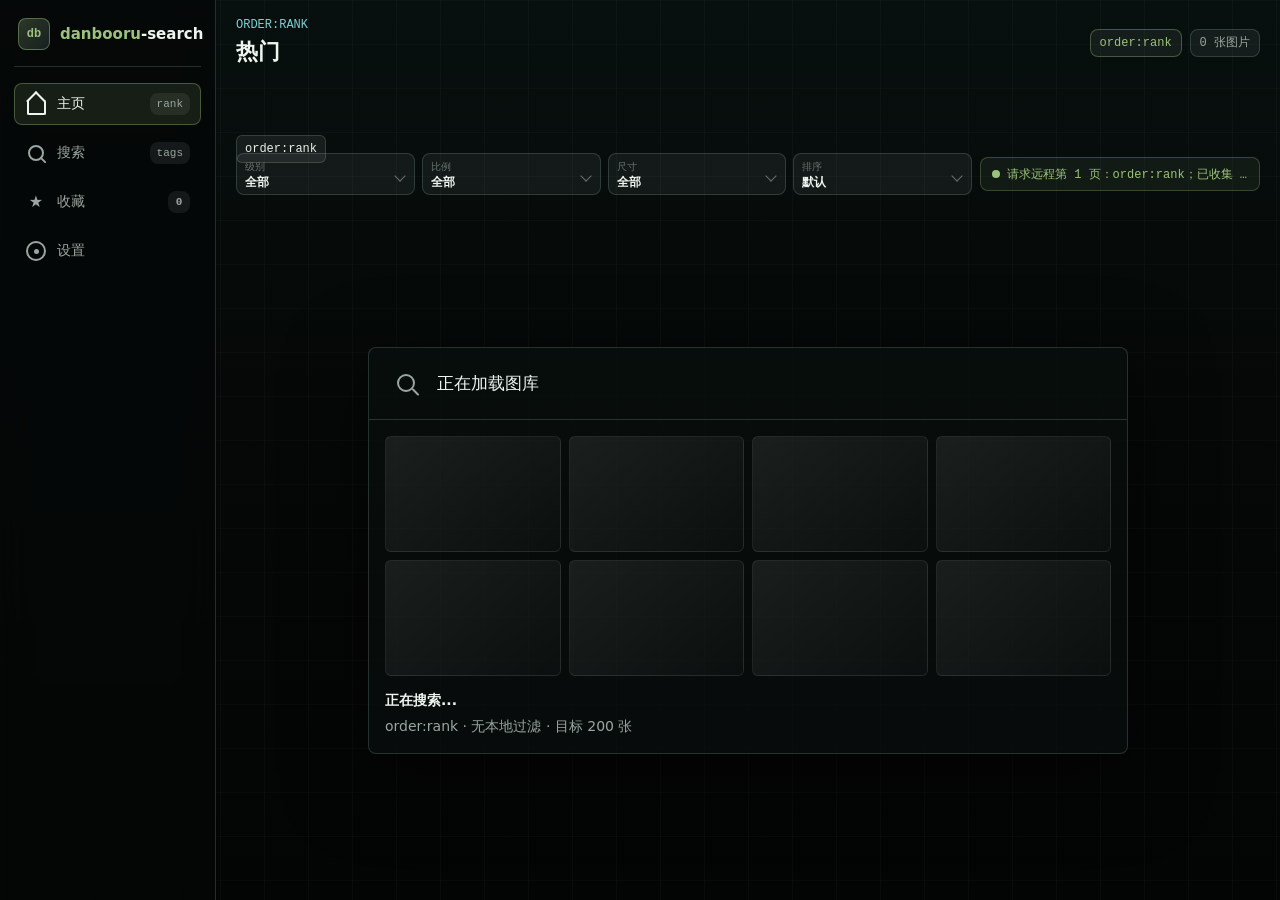
==== commit 3d982021: "fix: 优化搜索框与空状态布局" ====
--- a/index.html
+++ b/index.html
@@ -44,11 +44,6 @@
       </aside>
 
       <main class="main-area">
-        <div class="mobile-title">
-          <strong>danbooru-search</strong>
-          <span class="chip is-strong" id="mobileStatus">Discover</span>
-        </div>
-
         <section class="view-head is-active" data-view-panel="home" aria-label="主页">
           <div>
             <p class="eyebrow">order:rank</p>
@@ -112,7 +107,6 @@
           </div>
           <div class="toolbar">
             <span class="chip is-amber"><span class="favorite-summary">0</span> saved</span>
-            <button class="soft-button" id="clearFavoritesButton" type="button">清空</button>
           </div>
         </section>
 
--- a/css/styles.css
+++ b/css/styles.css
@@ -29,6 +29,7 @@
 
 * {
   box-sizing: border-box;
+  touch-action: manipulation;
 }
 
 [hidden] {
@@ -40,6 +41,8 @@
   min-width: 320px;
   min-height: 100%;
   margin: 0;
+  -webkit-text-size-adjust: 100%;
+  text-size-adjust: 100%;
 }
 
 body {
@@ -119,11 +122,12 @@
 }
 
 .search-shell {
+  --search-field-height: 42px;
   position: relative;
   display: grid;
   grid-template-columns: auto minmax(120px, 1fr) auto;
   align-items: center;
-  min-height: 42px;
+  min-height: var(--search-field-height);
   border: 1px solid var(--line);
   border-radius: 8px;
   background: rgba(255, 255, 255, 0.06);
@@ -140,7 +144,7 @@
   position: relative;
   display: inline-grid;
   width: 42px;
-  height: 42px;
+  height: var(--search-field-height, 42px);
   place-items: center;
   color: var(--muted);
 }
@@ -181,6 +185,7 @@
 }
 
 .query-row {
+  min-height: var(--search-field-height, 42px);
   overflow: hidden;
 }
 
@@ -191,6 +196,7 @@
 #tagInput {
   min-width: 130px;
   width: 170px;
+  height: var(--search-field-height, 42px);
   flex: 0 0 auto;
   border: 0;
   outline: 0;
@@ -198,6 +204,8 @@
   background: transparent;
   font-family: var(--mono);
   font-size: 13px;
+  line-height: var(--search-field-height, 42px);
+  padding: 0;
 }
 
 #tagInput::placeholder {
@@ -256,8 +264,10 @@
 }
 
 .add-tag-button {
+  display: grid;
   width: 34px;
   height: 34px;
+  place-items: center;
   margin-right: 4px;
   border: 1px solid var(--line);
   border-radius: 8px;
@@ -266,6 +276,7 @@
   font-family: var(--mono);
   font-size: 19px;
   line-height: 1;
+  padding: 0;
 }
 
 .add-tag-button:hover {
@@ -757,6 +768,34 @@
   line-height: 1.5;
 }
 
+.empty-state.is-compact {
+  min-height: auto;
+  place-items: stretch;
+  padding: 26px 0;
+}
+
+.empty-state.is-compact .empty-panel {
+  width: auto;
+  border: 0;
+  background: transparent;
+  box-shadow: none;
+}
+
+.empty-state.is-compact .empty-search-line,
+.empty-state.is-compact .ghost-grid,
+.empty-state.is-compact .empty-copy span {
+  display: none;
+}
+
+.empty-state.is-compact .empty-copy {
+  padding: 0;
+}
+
+.empty-state.is-compact .empty-copy p {
+  margin: 0;
+  color: var(--muted);
+}
+
 .gallery {
   column-count: 5;
   column-gap: 10px;
@@ -1503,6 +1542,26 @@
   display: none;
 }
 
+body[data-view="favorites"] .active-query {
+  display: none;
+}
+
+body[data-view="search"] .active-query {
+  display: none;
+}
+
+body[data-view="favorites"] .empty-state.is-compact {
+  min-height: calc(100dvh - 230px);
+  place-items: center;
+  padding: 0;
+}
+
+body[data-view="search"] .empty-state.is-compact {
+  min-height: calc(100dvh - 320px);
+  place-items: center;
+  padding: 0;
+}
+
 body:not([data-view="settings"]) .settings-workspace {
   display: none;
 }
@@ -2006,7 +2065,6 @@
   transform: translateX(20px);
 }
 
-.mobile-title,
 .mobile-nav {
   display: none;
 }
@@ -2069,18 +2127,6 @@
     padding: 14px 12px 24px;
   }
 
-  .mobile-title {
-    display: flex;
-    align-items: center;
-    justify-content: space-between;
-    gap: 12px;
-    margin-bottom: 12px;
-  }
-
-  .mobile-title strong {
-    color: var(--accent);
-  }
-
   .view-head {
     grid-template-columns: 1fr;
     gap: 10px;
@@ -2096,7 +2142,8 @@
   }
 
   .search-shell {
-    min-height: 38px;
+    --search-field-height: 44px;
+    min-height: var(--search-field-height);
     padding: 0;
   }
 
@@ -2104,7 +2151,13 @@
     width: auto;
     min-width: 0;
     flex: 1 1 auto;
-    font-size: 13px;
+    font-size: 16px;
+  }
+
+  input,
+  select,
+  textarea {
+    font-size: 16px;
   }
 
   .selected-tags {
@@ -2148,6 +2201,16 @@
   .empty-state {
     min-height: 360px;
     padding: 18px 0;
+  }
+
+  body[data-view="favorites"] .empty-state.is-compact {
+    min-height: calc(100dvh - 330px);
+    padding-bottom: 88px;
+  }
+
+  body[data-view="search"] .empty-state.is-compact {
+    min-height: calc(100dvh - 420px);
+    padding-bottom: 88px;
   }
 
   .settings-grid {
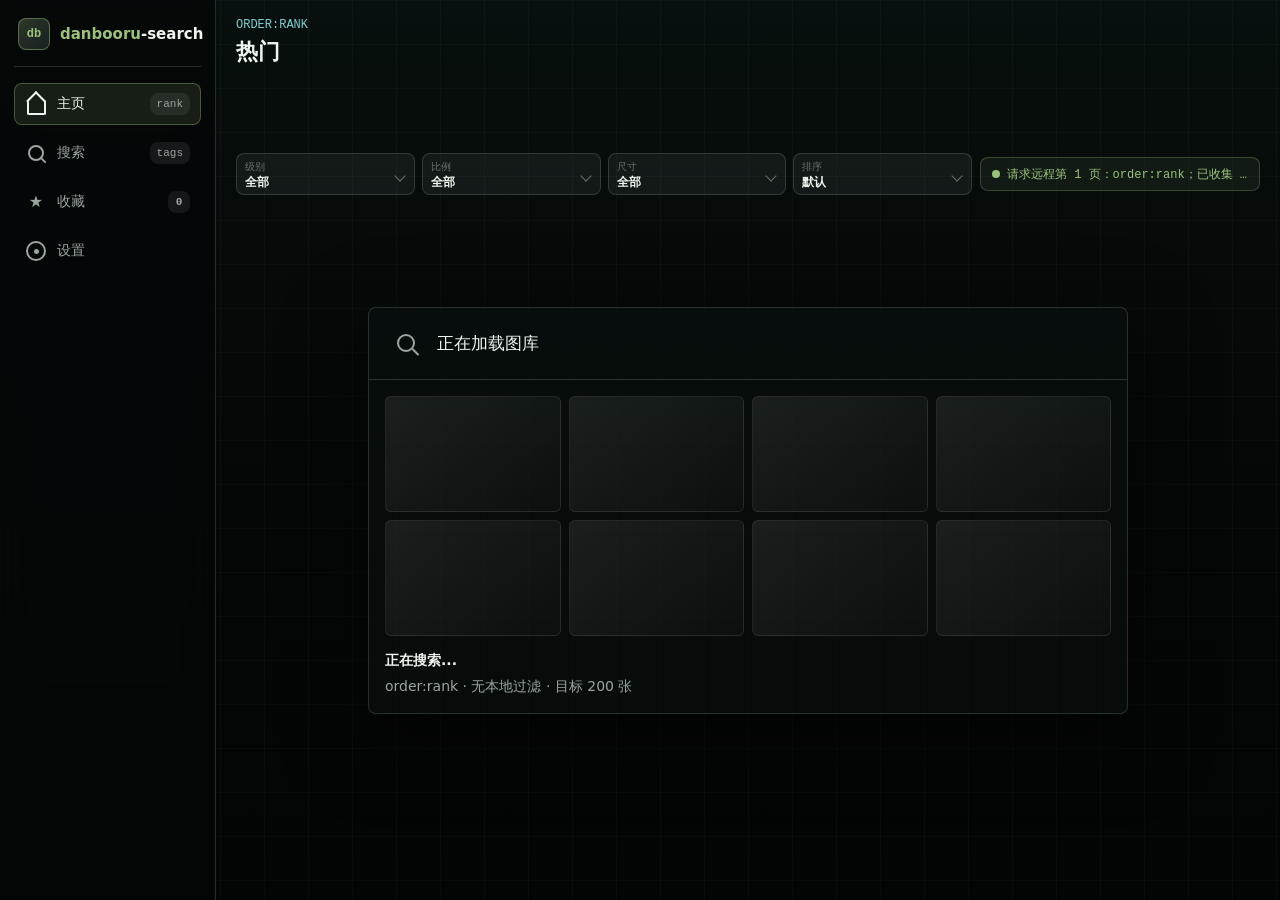
==== commit a1a3f0f0: "fix: 将搜索历史改为可点击标签" ====
--- a/index.html
+++ b/index.html
@@ -49,10 +49,6 @@
             <p class="eyebrow">order:rank</p>
             <h1>热门</h1>
           </div>
-          <div class="toolbar">
-            <span class="chip is-strong">order:rank</span>
-            <span class="chip" id="resultCount">0 张图片</span>
-          </div>
         </section>
 
         <section class="view-head search-head" data-view-panel="search" aria-label="搜索">
@@ -76,14 +72,6 @@
                 <div class="selected-tags" id="selectedTags"></div>
               </div>
               <button class="add-tag-button" id="clearButton" type="button" title="清空当前 tag" aria-label="清空当前 tag">×</button>
-
-              <div class="suggestions" aria-label="最近 tag">
-                <div class="suggestion-title">
-                  <span>recent tag</span>
-                  <button class="clear-history-button" id="clearHistoryButton" type="button">清空</button>
-                </div>
-                <div class="history-list" id="historyList"></div>
-              </div>
             </section>
 
             <nav class="command-actions" aria-label="搜索动作">
@@ -97,6 +85,10 @@
               </button>
               <button class="soft-button danger" id="stopSearchButton" type="button" hidden>停止</button>
             </nav>
+
+            <div class="suggestions" aria-label="最近 tag" hidden>
+              <div class="history-list" id="historyList"></div>
+            </div>
           </form>
         </section>
 
@@ -104,9 +96,6 @@
           <div>
             <p class="eyebrow">favorites</p>
             <h1>收藏</h1>
-          </div>
-          <div class="toolbar">
-            <span class="chip is-amber"><span class="favorite-summary">0</span> saved</span>
           </div>
         </section>
 
--- a/css/styles.css
+++ b/css/styles.css
@@ -65,6 +65,12 @@
   font: inherit;
 }
 
+input,
+select,
+textarea {
+  touch-action: auto;
+}
+
 button {
   border: 0;
   color: inherit;
@@ -206,6 +212,9 @@
   font-size: 13px;
   line-height: var(--search-field-height, 42px);
   padding: 0;
+  pointer-events: auto;
+  user-select: text;
+  -webkit-user-select: text;
 }
 
 #tagInput::placeholder {
@@ -286,71 +295,41 @@
 }
 
 .suggestions {
-  position: absolute;
-  top: calc(100% + 7px);
-  left: 0;
-  right: 0;
-  z-index: 70;
-  display: grid;
-  gap: 8px;
-  padding: 10px;
-  border: 1px solid var(--line);
-  border-radius: 8px;
-  background: rgba(8, 13, 12, 0.97);
-  box-shadow: var(--shadow);
-  opacity: 0;
-  pointer-events: none;
-  transform: translateY(-4px);
-  transition: opacity 120ms ease, transform 120ms ease;
-}
-
-.search-shell:focus-within .suggestions {
+  grid-column: 1 / -1;
+  min-width: 0;
+  margin-top: -2px;
   opacity: 1;
   pointer-events: auto;
-  transform: translateY(0);
-}
-
-.suggestion-title {
+  transform: none;
+}
+
+.suggestions[hidden] {
+  display: none;
+}
+
+.history-list {
   display: flex;
-  align-items: center;
-  justify-content: space-between;
-  gap: 10px;
-  color: var(--muted);
-  font-family: var(--mono);
-  font-size: 11px;
-  text-transform: uppercase;
-}
-
-.clear-history-button {
-  background: transparent;
-  color: var(--muted);
-  font-size: 11px;
-}
-
-.clear-history-button:hover {
-  color: var(--text);
-}
-
-.history-list {
-  display: grid;
+  min-width: 0;
+  flex-wrap: wrap;
   gap: 6px;
 }
 
 .history-tag,
 .empty-list {
-  justify-content: space-between;
-  width: 100%;
-  max-width: none;
-  min-height: 34px;
-  border-color: transparent;
-  background: rgba(255, 255, 255, 0.04);
-  color: var(--text);
-  text-align: left;
+  justify-content: center;
+  width: auto;
+  max-width: 170px;
+  min-height: 30px;
+  border-color: rgba(155, 194, 124, 0.34);
+  background: rgba(155, 194, 124, 0.08);
+  color: var(--accent);
+  padding-inline: 9px;
+  text-align: center;
 }
 
 .history-tag:hover {
-  border-color: var(--line);
-  background: rgba(255, 255, 255, 0.08);
+  border-color: rgba(155, 194, 124, 0.58);
+  background: rgba(155, 194, 124, 0.16);
 }
 
 .empty-list {
@@ -1366,10 +1345,6 @@
     overflow-x: auto;
   }
 
-  .suggestions {
-    top: calc(100% + 58px);
-  }
-
   .soft-button.subtle,
   .view-toggle {
     display: none;
@@ -1542,10 +1517,8 @@
   display: none;
 }
 
-body[data-view="favorites"] .active-query {
-  display: none;
-}
-
+body[data-view="home"] .active-query,
+body[data-view="favorites"] .active-query,
 body[data-view="search"] .active-query {
   display: none;
 }
@@ -2103,6 +2076,61 @@
     justify-items: center;
     padding: 0;
   }
+
+  .search-head .command-bar {
+    grid-template-columns: minmax(0, 1fr) 104px;
+    align-items: stretch;
+    gap: 8px;
+  }
+
+  .search-head .search-shell {
+    --search-field-height: 44px;
+    min-width: 0;
+    min-height: var(--search-field-height);
+    align-items: center;
+    padding: 0;
+  }
+
+  .search-head .query-row {
+    min-width: 0;
+    flex-wrap: nowrap;
+    align-content: center;
+  }
+
+  .search-head #tagInput {
+    width: auto;
+    min-width: 0;
+    flex: 1 1 auto;
+    font-size: 16px;
+  }
+
+  .search-head .command-actions {
+    grid-column: auto;
+    display: grid;
+    width: 100%;
+    min-width: 0;
+    justify-content: stretch;
+    overflow: visible;
+    padding-bottom: 0;
+  }
+
+  .search-head .count-control {
+    display: none;
+  }
+
+  .search-head #searchButton {
+    width: 100%;
+    height: 44px;
+    padding-inline: 10px;
+  }
+
+  .filter-rail {
+    grid-template-columns: 1fr;
+  }
+
+  .status-hud {
+    display: none;
+  }
 }
 
 @media (max-width: 900px) {
@@ -2137,14 +2165,20 @@
   }
 
   .command-bar {
-    grid-template-columns: minmax(0, 1fr) auto;
+    grid-template-columns: minmax(0, 1fr) 104px;
+    align-items: stretch;
     gap: 8px;
   }
 
   .search-shell {
     --search-field-height: 44px;
+    min-width: 0;
     min-height: var(--search-field-height);
     padding: 0;
+  }
+
+  .query-row {
+    min-width: 0;
   }
 
   #tagInput {
@@ -2164,13 +2198,17 @@
     display: none;
   }
 
-  .suggestions {
-    top: calc(100% + 7px);
-  }
-
   .command-actions {
-    width: auto;
+    display: grid;
+    width: 100%;
+    min-width: 0;
     gap: 6px;
+  }
+
+  #searchButton {
+    width: 100%;
+    height: 44px;
+    padding-inline: 10px;
   }
 
   .count-control {
@@ -2269,7 +2307,4 @@
     width: 36px;
   }
 
-  #searchButton {
-    padding-inline: 10px;
-  }
-}
+}
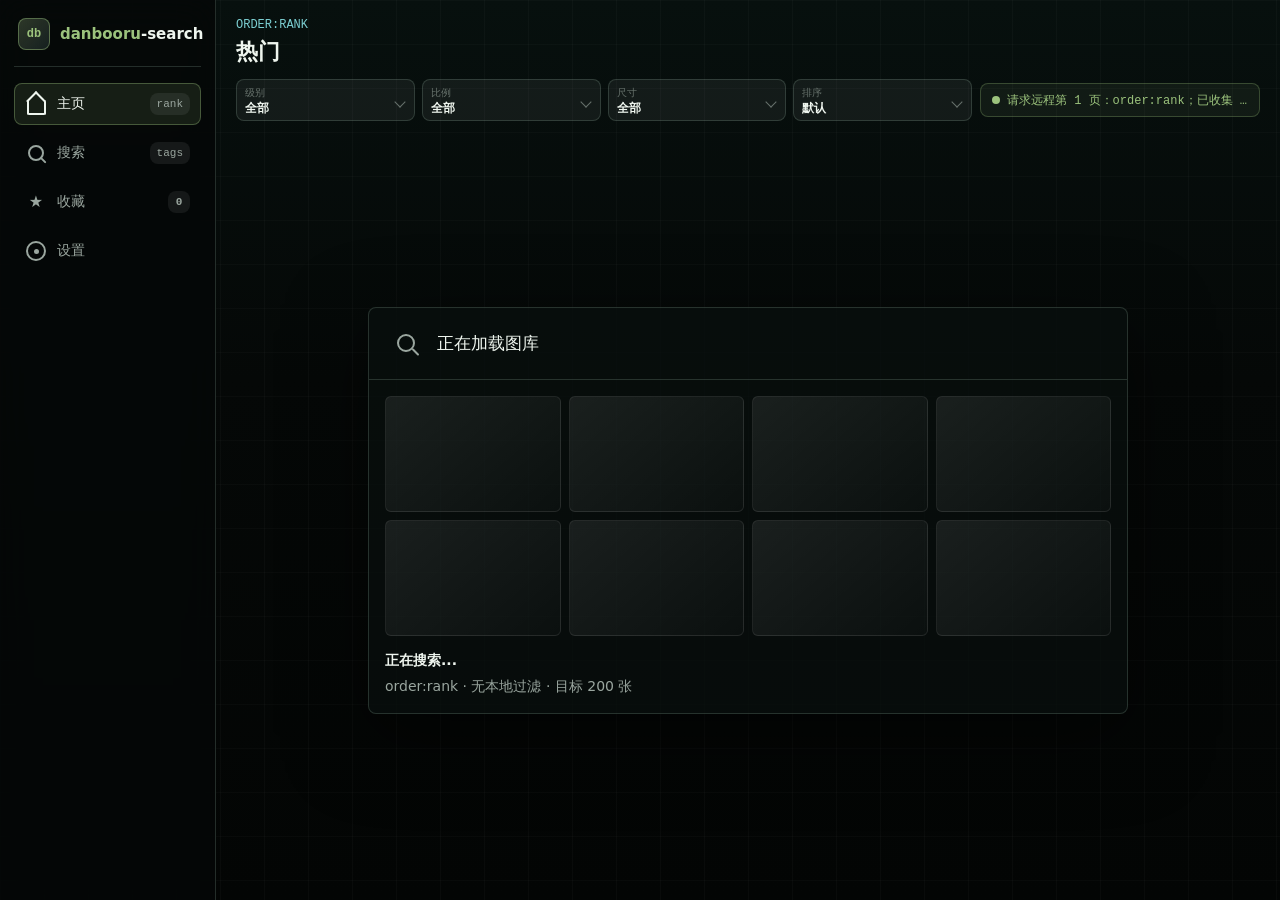
==== commit 4cb53ca8: "fix: 修复筛选栏布局定位并更新样式缓存版本" ====
--- a/index.html
+++ b/index.html
@@ -11,7 +11,7 @@
     <link rel="icon" type="image/png" href="assets/favicon.png?v=20260521">
     <link rel="apple-touch-icon" sizes="180x180" href="assets/apple-touch-icon.png?v=20260521">
     <meta name="apple-mobile-web-app-title" content="danbooru-search">
-    <link rel="stylesheet" href="css/styles.css?v=20260611-nav-shell">
+    <link rel="stylesheet" href="css/styles.css?v=20260802-filter-layout">
   </head>
   <body>
     <div class="app-shell" id="appShell">
@@ -337,6 +337,6 @@
       </article>
     </template>
 
-    <script src="js/app.js?v=20260611-nav-shell"></script>
+    <script src="js/app.js?v=20260707-mobile-search"></script>
   </body>
 </html>
--- a/css/styles.css
+++ b/css/styles.css
@@ -1809,6 +1809,7 @@
 
 .filter-rail {
   position: relative;
+  top: auto;
   display: grid;
   grid-template-columns: minmax(0, 1fr) auto;
   gap: 8px;
@@ -2140,7 +2141,8 @@
 
   .app-shell {
     display: block;
-    min-height: 100dvh;
+    min-height: 100vh;
+    min-height: 100svh;
     overflow: hidden;
   }
 
@@ -2149,7 +2151,8 @@
   }
 
   .main-area {
-    height: calc(100dvh - 88px);
+    height: calc(100vh - 88px);
+    height: calc(100svh - 88px);
     min-height: 0;
     overflow: auto;
     padding: 14px 12px 24px;
@@ -2170,21 +2173,29 @@
     gap: 8px;
   }
 
-  .search-shell {
+  .search-head .search-shell {
     --search-field-height: 44px;
     min-width: 0;
-    min-height: var(--search-field-height);
+    min-height: 80px;
+    align-items: start;
     padding: 0;
   }
 
-  .query-row {
+  .search-head .query-row {
     min-width: 0;
-  }
-
-  #tagInput {
+    min-height: 78px;
+    flex-direction: column;
+    flex-wrap: nowrap;
+    align-items: stretch;
+    gap: 6px;
+    overflow: hidden;
+    padding: 0 0 6px;
+  }
+
+  .search-head #tagInput {
     width: auto;
     min-width: 0;
-    flex: 1 1 auto;
+    flex: 0 0 var(--search-field-height);
     font-size: 16px;
   }
 
@@ -2194,8 +2205,35 @@
     font-size: 16px;
   }
 
-  .selected-tags {
+  .search-head .selected-tags {
+    display: flex;
+    width: 100%;
+    min-height: 28px;
+    flex: 0 0 28px;
+    flex-wrap: nowrap;
+    gap: 6px;
+    overflow-x: auto;
+    overflow-y: hidden;
+    -webkit-overflow-scrolling: touch;
+    scrollbar-width: none;
+  }
+
+  .search-head .selected-tags::-webkit-scrollbar {
     display: none;
+  }
+
+  .search-head .selected-tags .input-chip {
+    max-width: 150px;
+    flex: 0 0 auto;
+  }
+
+  .search-head .search-shell .search-glyph {
+    align-self: start;
+  }
+
+  .search-head .search-shell .add-tag-button {
+    align-self: start;
+    margin-top: 5px;
   }
 
   .command-actions {
@@ -2203,6 +2241,7 @@
     width: 100%;
     min-width: 0;
     gap: 6px;
+    align-content: start;
   }
 
   #searchButton {
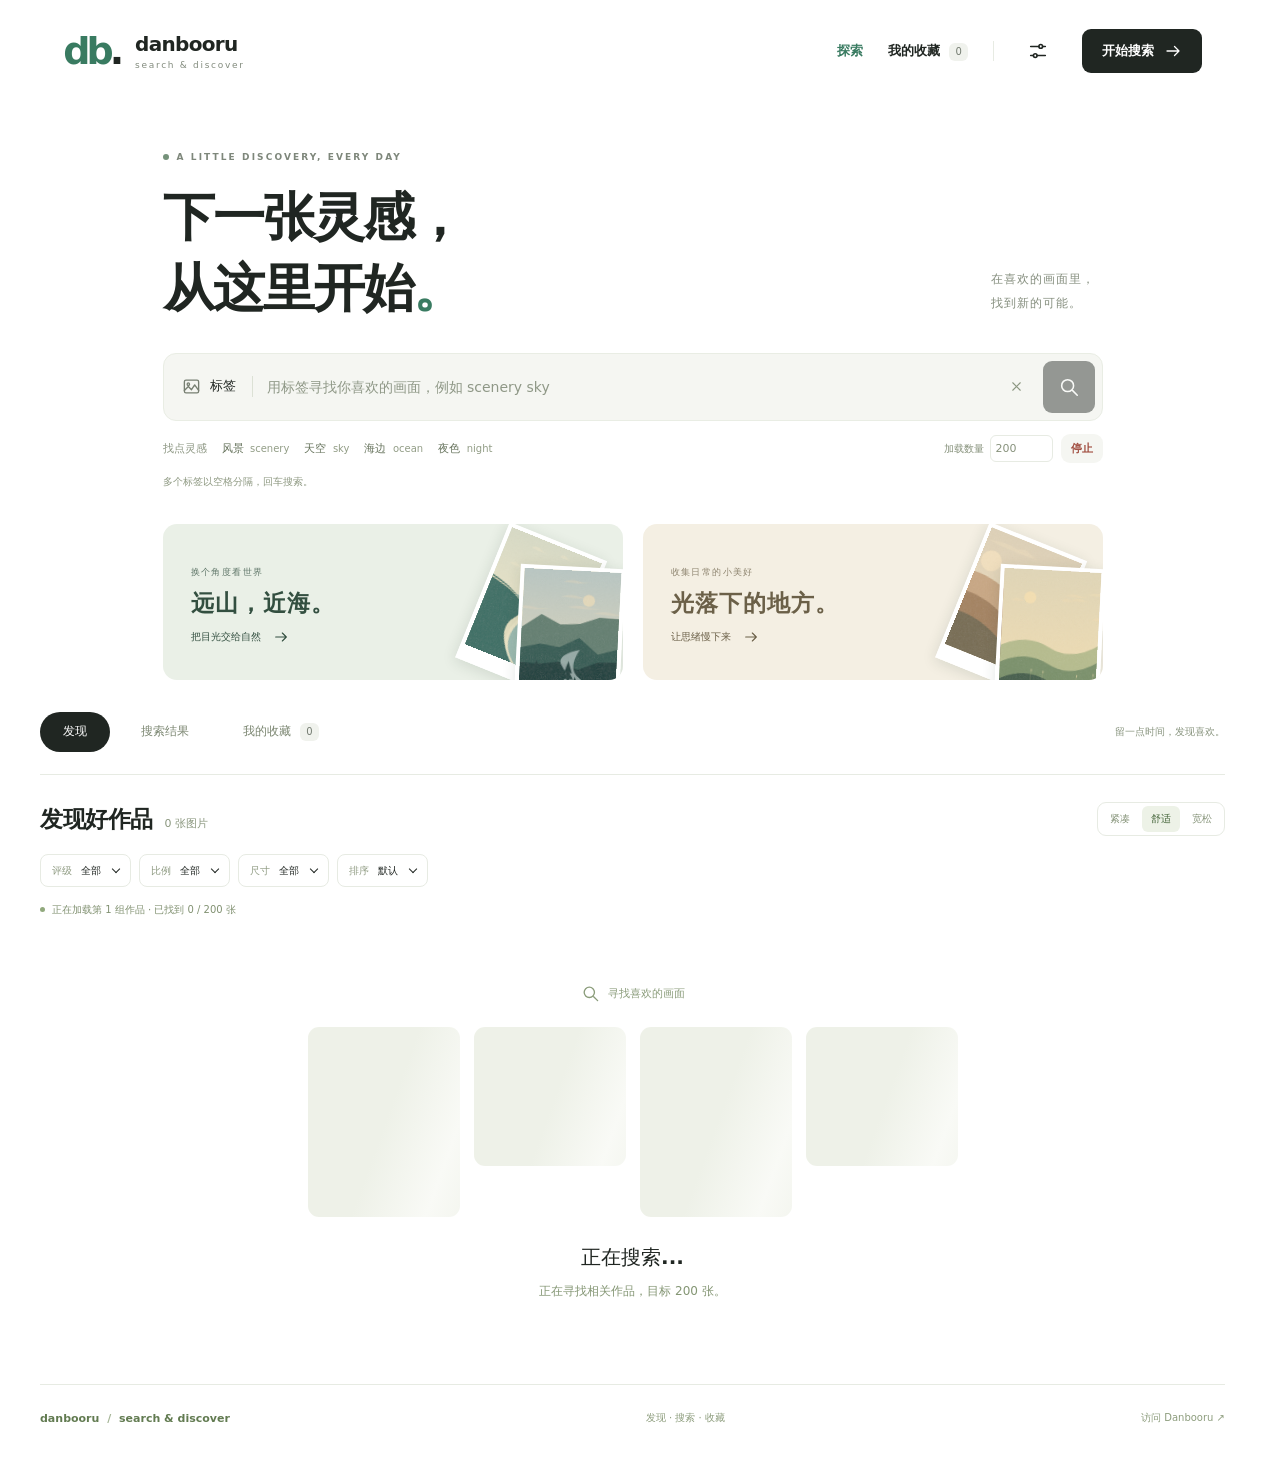
==== commit 97b4df1c: "feat: 实现 Pexels 风格图库与搜索界面" ====
--- a/index.html
+++ b/index.html
@@ -3,121 +3,85 @@
   <head>
     <meta charset="utf-8">
     <meta name="viewport" content="width=device-width, initial-scale=1">
-    <title>danbooru-search</title>
-    <meta
-      name="description"
-      content="匿名 Danbooru 图片筛选与整理工作流，支持多 tag 输入、本地筛选、收藏和图片审阅。"
-    >
+    <meta name="theme-color" content="#ffffff">
+    <title>danbooru — 发现下一张灵感</title>
+    <meta name="description" content="发现喜欢的 Danbooru 作品，支持多标签检索、图片筛选、本地收藏与大图预览。">
     <link rel="icon" type="image/png" href="assets/favicon.png?v=20260521">
-    <link rel="apple-touch-icon" sizes="180x180" href="assets/apple-touch-icon.png?v=20260521">
+    <link rel="apple-touch-icon" href="assets/apple-touch-icon.png?v=20260521">
     <meta name="apple-mobile-web-app-title" content="danbooru-search">
-    <link rel="stylesheet" href="css/styles.css?v=20260802-filter-layout">
+    <link rel="stylesheet" href="css/styles.css?v=20261023-discover">
   </head>
-  <body>
+  <body data-view="home">
+  <svg class="icon-defs" xmlns="http://www.w3.org/2000/svg" aria-hidden="true"><defs>
+    <symbol id="i-search" viewBox="0 0 24 24"><circle cx="10.5" cy="10.5" r="6.5"/><path d="m16 16 5 5"/></symbol>
+    <symbol id="i-heart" viewBox="0 0 24 24"><path d="M20.8 5.8a5.5 5.5 0 0 0-7.8 0L12 7l-1-1.2a5.5 5.5 0 0 0-7.8 7.8L12 22l8.8-8.4a5.5 5.5 0 0 0 0-7.8Z"/></symbol>
+    <symbol id="i-arrow" viewBox="0 0 24 24"><path d="M4 12h16m-6-6 6 6-6 6"/></symbol>
+    <symbol id="i-close" viewBox="0 0 24 24"><path d="m6 6 12 12M6 18 18 6"/></symbol>
+    <symbol id="i-chevron" viewBox="0 0 24 24"><path d="m7 10 5 5 5-5"/></symbol>
+    <symbol id="i-sliders" viewBox="0 0 24 24"><path d="M4 7h9m4 0h3M4 17h3m4 0h9"/><circle cx="15" cy="7" r="2"/><circle cx="9" cy="17" r="2"/></symbol>
+    <symbol id="i-grid" viewBox="0 0 24 24"><rect x="4" y="4" width="6" height="7" rx="1"/><rect x="14" y="4" width="6" height="4" rx="1"/><rect x="4" y="15" width="6" height="5" rx="1"/><rect x="14" y="12" width="6" height="8" rx="1"/></symbol>
+    <symbol id="i-photo" viewBox="0 0 24 24"><rect x="3" y="4" width="18" height="16" rx="2"/><circle cx="8" cy="9" r="1.5"/><path d="m3 17 5-5 4 4 4-6 5 7"/></symbol>
+    <symbol id="i-check" viewBox="0 0 24 24"><path d="m5 12 4 4L19 6"/></symbol>
+  </defs></svg>
+
+    <a class="skip-link" href="#gallerySurface">跳转到图库</a>
     <div class="app-shell" id="appShell">
-      <aside class="side-nav" aria-label="主导航">
-        <div class="brand" aria-labelledby="appTitle">
-          <span class="brand-mark">db</span>
-          <span><span class="brand-accent">danbooru</span><span id="appTitle">-search</span></span>
-        </div>
-        <nav class="nav-list" aria-label="页面">
-          <button class="nav-button is-active" data-view-button="home" type="button">
-            <span class="nav-icon icon-home" aria-hidden="true"></span>
-            <span>主页</span>
-            <span class="nav-meta">rank</span>
-          </button>
-          <button class="nav-button" data-view-button="search" type="button">
-            <span class="nav-icon icon-search" aria-hidden="true"></span>
-            <span>搜索</span>
-            <span class="nav-meta">tags</span>
-          </button>
-          <button class="nav-button" id="showFavoritesButton" data-view-button="favorites" type="button" aria-pressed="false">
-            <span class="nav-icon icon-fav" aria-hidden="true"></span>
-            <span>收藏</span>
-            <span class="nav-meta badge" id="favoriteSummary">0</span>
-          </button>
-          <button class="nav-button" data-view-button="settings" type="button">
-            <span class="nav-icon icon-settings" aria-hidden="true"></span>
-            <span>设置</span>
-          </button>
+      <header class="site-header">
+        <button class="brand" data-view-button="home" type="button" aria-label="danbooru 首页">
+          <span class="brand-mark">db<span>.</span></span>
+          <span class="brand-word">danbooru<span>search &amp; discover</span></span>
+        </button>
+        <nav class="header-nav" aria-label="主导航">
+          <button class="text-button" data-view-button="home" type="button">探索</button>
+          <button class="text-button" id="showFavoritesButton" data-view-button="favorites" type="button" aria-pressed="false">我的收藏 <span class="badge" id="favoriteSummary">0</span></button>
+          <span class="nav-divider" aria-hidden="true"></span>
+          <button class="icon-button" data-view-button="settings" type="button" aria-label="浏览设置"><svg aria-hidden="true"><use href="#i-sliders"/></svg></button>
+          <button class="solid-button header-search" data-focus-search type="button">开始搜索 <svg aria-hidden="true"><use href="#i-arrow"/></svg></button>
         </nav>
-      </aside>
-
+      </header>
       <main class="main-area">
-        <section class="view-head is-active" data-view-panel="home" aria-label="主页">
-          <div>
-            <p class="eyebrow">order:rank</p>
-            <h1>热门</h1>
-          </div>
-        </section>
-
-        <section class="view-head search-head" data-view-panel="search" aria-label="搜索">
-          <div>
-            <p class="eyebrow">search</p>
-            <h1>搜索结果</h1>
-          </div>
-          <form class="command-bar" id="searchForm" aria-label="tag command bar">
-            <section class="search-shell" id="tagComposer" aria-label="tag search">
-              <span class="search-glyph" aria-hidden="true"></span>
+        <section class="intro" aria-label="寻找灵感">
+          <div class="intro-heading">
+            <div class="view-head is-active" data-view-panel="home"><p class="eyebrow"><span></span>A LITTLE DISCOVERY, EVERY DAY</p><h1>下一张灵感，<br>从这里开始<span>。</span></h1></div>
+            <div class="view-head" data-view-panel="search"><p class="eyebrow"><span></span>FIND YOUR NEXT INSPIRATION</p><h1>找到心里的那幅画<span>。</span></h1></div>
+            <p class="intro-note">在喜欢的画面里，<br>找到新的可能。</p>
+          </div>
+          <form class="command-bar" id="searchForm" role="search" aria-label="标签搜索">
+            <div class="search-shell" id="tagComposer">
+              <span class="search-type"><svg aria-hidden="true"><use href="#i-photo"/></svg>标签</span>
               <div class="query-row">
-                <input
-                  id="tagInput"
-                  name="tags"
-                  type="text"
-                  autocomplete="off"
-                  spellcheck="false"
-                  placeholder="tag search"
-                  aria-label="tag search"
-                >
                 <div class="selected-tags" id="selectedTags"></div>
-              </div>
-              <button class="add-tag-button" id="clearButton" type="button" title="清空当前 tag" aria-label="清空当前 tag">×</button>
-            </section>
-
-            <nav class="command-actions" aria-label="搜索动作">
-              <label class="count-control" title="本次最多加载图片数">
-                <span>数量</span>
-                <input id="countInput" type="number" min="1" step="1" value="200">
-              </label>
-              <button class="solid-button" id="searchButton" type="submit" title="搜索">
-                <span class="button-icon search-icon" aria-hidden="true"></span>
-                <span>搜索</span>
-              </button>
-              <button class="soft-button danger" id="stopSearchButton" type="button" hidden>停止</button>
-            </nav>
-
-            <div class="suggestions" aria-label="最近 tag" hidden>
-              <div class="history-list" id="historyList"></div>
-            </div>
+                <label class="sr-only" for="tagInput">搜索作品标签</label>
+                <input id="tagInput" name="tags" type="text" autocomplete="off" spellcheck="false" placeholder="用标签寻找你喜欢的画面，例如 scenery sky" aria-describedby="searchHint">
+              </div>
+              <button class="clear-button" id="clearButton" type="button" aria-label="清空当前标签" title="清空当前标签"><svg aria-hidden="true"><use href="#i-close"/></svg></button>
+              <button class="search-submit" id="searchButton" type="submit" aria-label="搜索"><svg aria-hidden="true"><use href="#i-search"/></svg></button>
+            </div>
+            <div class="search-bottom">
+              <div class="suggestion-row" id="searchHint"><span>找点灵感</span><button data-search-tags="scenery" type="button">风景 <span>scenery</span></button><button data-search-tags="sky" type="button">天空 <span>sky</span></button><button data-search-tags="ocean" type="button">海边 <span>ocean</span></button><button data-search-tags="night" type="button">夜色 <span>night</span></button></div>
+              <div class="search-options"><label class="count-control" for="countInput">加载数量 <input id="countInput" type="number" min="1" step="1" value="200"></label><button class="soft-button danger" id="stopSearchButton" type="button" hidden>停止</button></div>
+            </div>
+            <div class="suggestions" aria-label="最近搜索标签" hidden><span class="history-label">最近使用</span><div class="history-list" id="historyList"></div></div>
           </form>
-        </section>
-
-        <section class="view-head" data-view-panel="favorites" aria-label="收藏">
-          <div>
-            <p class="eyebrow">favorites</p>
-            <h1>收藏</h1>
-          </div>
-        </section>
-
-        <section class="view-head" data-view-panel="settings" aria-label="设置">
-          <div>
-            <p class="eyebrow">settings</p>
-            <h1>设置</h1>
-          </div>
-          <div class="toolbar">
-            <button class="solid-button" id="saveSettingsButton" type="button">保存设置</button>
-          </div>
-        </section>
-
-        <section class="gallery-workspace" id="gallerySurface">
+          <p class="search-help">多个标签以空格分隔，回车搜索。</p>
+        </section>
+
+        <section class="collections" aria-label="灵感专题">
+          <button class="collection collection-green" data-search-tags="scenery" type="button"><div><span class="collection-label">换个角度看世界</span><h2>远山，近海。</h2><p>把目光交给自然 <svg aria-hidden="true"><use href="#i-arrow"/></svg></p></div><div class="collection-art" aria-hidden="true"><img src="assets/images/collection-coast.svg" alt=""><img src="assets/images/collection-mountains.svg" alt=""></div></button>
+          <button class="collection collection-sand" data-search-tags="sunset" type="button"><div><span class="collection-label">收集日常的小美好</span><h2>光落下的地方。</h2><p>让思绪慢下来 <svg aria-hidden="true"><use href="#i-arrow"/></svg></p></div><div class="collection-art" aria-hidden="true"><img src="assets/images/collection-dunes.svg" alt=""><img src="assets/images/collection-field.svg" alt=""></div></button>
+        </section>
+
+        <section class="gallery-workspace" id="gallerySurface" tabindex="-1" aria-labelledby="galleryTitle">
+          <div class="browse-nav"><nav class="view-tabs" aria-label="图库视图"><button class="view-tab is-active" data-view-button="home" type="button">发现</button><button class="view-tab" data-view-button="search" type="button">搜索结果</button><button class="view-tab" data-view-button="favorites" type="button">我的收藏 <span class="badge favorite-summary">0</span></button></nav><span class="gallery-note">留一点时间，发现喜欢。</span></div>
+          <div class="gallery-heading"><div class="gallery-title"><h2 id="galleryTitle">发现好作品</h2><span class="result-count" id="resultCount" aria-live="polite">正在加载</span></div><div class="density-control gallery-density" aria-label="图片密度"><button class="density-button" data-density="compact" type="button">紧凑</button><button class="density-button is-active" data-density="comfortable" type="button">舒适</button><button class="density-button" data-density="wide" type="button">宽松</button></div></div>
           <section class="filter-rail" aria-label="结果筛选">
             <div class="filters">
               <div class="filter-control">
                 <button class="filter-trigger" data-filter-trigger="rating" type="button" aria-haspopup="listbox" aria-expanded="false">
-                  <span>级别</span>
+                  <span>评级</span>
                   <strong id="ratingLabel">全部</strong>
                 </button>
-                <div class="filter-menu" role="listbox" aria-label="级别筛选">
+                <div class="filter-menu" role="listbox" aria-label="评级筛选">
                   <button class="filter-option" data-filter="rating" data-value="any" type="button" role="option"><strong>全部</strong></button>
                   <button class="filter-option" data-filter="rating" data-value="g" type="button" role="option"><strong>G</strong></button>
                   <button class="filter-option" data-filter="rating" data-value="s" type="button" role="option"><strong>S</strong></button>
@@ -165,43 +129,18 @@
               </div>
             </div>
 
-            <div class="status-hud">
-              <div class="hud"><span class="hud-dot" aria-hidden="true"></span><span id="statusText">等待输入 tag</span></div>
-            </div>
+            <button class="reset-filters" id="resetFiltersButton" type="button" hidden>清除筛选 <svg aria-hidden="true"><use href="#i-close"/></svg></button>
           </section>
-
-          <div class="progress-track" aria-hidden="true">
-            <span id="progressBar"></span>
-          </div>
-
-          <section class="notice" id="noticeBox" hidden></section>
-
-          <section class="active-query" aria-live="polite">
-            <div class="active-tags" id="currentTags">
-              <span class="tag-chip is-muted">等待输入</span>
-            </div>
-          </section>
-
-          <section class="empty-state" id="emptyState">
-            <div class="empty-panel">
-              <div class="empty-search-line">
-                <span class="search-glyph" aria-hidden="true"></span>
-                <span>正在加载图库</span>
-              </div>
-              <div class="ghost-grid" aria-hidden="true">
-                <span></span><span></span><span></span><span></span>
-                <span></span><span></span><span></span><span></span>
-              </div>
-              <div class="empty-copy">
-                <p>等待图片</p>
-                <span>图片结果会显示在这里。</span>
-              </div>
-            </div>
-          </section>
-
-          <section class="gallery" id="gallery" aria-label="图片结果"></section>
-        </section>
-
+          <div class="status-hud" role="status"><span class="hud-dot" aria-hidden="true"></span><span id="statusText">正在加载热门</span><button class="retry-button" id="retryButton" type="button" hidden>重试</button></div>
+          <div class="progress-track" aria-hidden="true"><span id="progressBar"></span></div>
+          <section class="notice" id="noticeBox" role="alert" hidden></section>
+          <section class="active-query" aria-label="当前搜索标签"><div class="active-tags" id="currentTags"></div></section>
+          <section class="empty-state" id="emptyState"><div class="empty-panel"><div class="empty-search-line"><span class="search-glyph" aria-hidden="true"><svg><use href="#i-search"/></svg></span><span>寻找喜欢的画面</span></div><div class="ghost-grid" aria-hidden="true"><span></span><span></span><span></span><span></span></div><div class="empty-copy"><p>正在加载图库</p><span>稍等片刻，灵感即将出现。</span></div><button class="soft-button" id="emptyResetButton" type="button" hidden>清除筛选</button></div></section>
+          <section class="gallery" id="gallery" aria-label="图片结果" aria-busy="false"></section>
+          <div class="gallery-end" id="galleryEnd" hidden><span></span><p>已经看完这组灵感了</p><span></span></div>
+        </section>
+
+        <section class="settings-heading view-head" data-view-panel="settings"><div><p class="eyebrow">MAKE IT YOUR OWN</p><h1>浏览设置</h1><p class="settings-description">让图库更适合你的浏览习惯。</p></div><button class="solid-button" id="saveSettingsButton" type="button">保存设置</button></section>
         <section class="settings-workspace" id="settingsSurface">
           <div class="settings-grid">
             <section class="settings-panel">
@@ -212,7 +151,7 @@
                   <input class="number-input" id="settingsCountInput" type="number" min="1" value="200">
                 </label>
                 <label class="setting-row">
-                  <span><strong>默认 rating</strong><p>影响新搜索的远程过滤。</p></span>
+                  <span><strong>默认评级</strong><p>筛选新检索接收到的作品。</p></span>
                   <select class="select-input" id="settingsRatingSelect">
                     <option value="any">全部</option>
                     <option value="g">G 安全</option>
@@ -222,7 +161,7 @@
                   </select>
                 </label>
                 <label class="setting-row">
-                  <span><strong>默认排序</strong><p>应用到当前图库筛选。</p></span>
+                  <span><strong>默认排序</strong><p>调整当前图库的浏览顺序。</p></span>
                   <select class="select-input" id="settingsSortSelect">
                     <option value="relevance">默认</option>
                     <option value="score">得分</option>
@@ -245,45 +184,30 @@
                     <button class="density-button" data-density="wide" type="button">宽</button>
                   </div>
                 </div>
-                <div class="setting-row">
-                  <span><strong>recent tags</strong><p>保留最近输入，用于搜索建议。</p></span>
-                  <button class="switch is-on" type="button" aria-label="recent tags"></button>
-                </div>
-                <div class="setting-row">
-                  <span><strong>本地缓存收藏</strong><p>收藏保存在浏览器本地。</p></span>
-                  <button class="switch is-on" type="button" aria-label="本地缓存收藏"></button>
-                </div>
+                <label class="setting-row" for="settingsCaptionsInput">
+                  <span><strong>作品信息</strong><p>在图片下方显示作者与作品编号。</p></span>
+                  <input id="settingsCaptionsInput" type="checkbox" checked>
+                </label>
+                <p class="settings-note">收藏和最近标签保存在当前浏览器中。</p>
               </div>
             </section>
           </div>
         </section>
+        <footer class="site-footer"><span class="footer-brand">danbooru <span>/</span> search &amp; discover</span><p>发现 · 搜索 · 收藏</p><a href="https://danbooru.donmai.us" target="_blank" rel="noopener noreferrer">访问 Danbooru <span aria-hidden="true">↗</span></a></footer>
       </main>
-
-      <nav class="mobile-nav" aria-label="移动端导航">
-        <button class="mobile-tab is-active" data-view-button="home" type="button"><span class="nav-icon icon-home" aria-hidden="true"></span><span>主页</span></button>
-        <button class="mobile-tab" data-view-button="search" type="button"><span class="nav-icon icon-search" aria-hidden="true"></span><span>搜索</span></button>
-        <button class="mobile-tab" data-view-button="favorites" type="button"><span class="nav-icon icon-fav" aria-hidden="true"></span><span>收藏</span></button>
-        <button class="mobile-tab" data-view-button="settings" type="button"><span class="nav-icon icon-settings" aria-hidden="true"></span><span>设置</span></button>
-      </nav>
-
-      <div class="sr-only" aria-hidden="true">
-        <span id="inspectorMode">待检索</span>
-        <span id="inspectorResultCount">0</span>
-        <span id="inspectorFavoriteCount">0</span>
-        <span id="inspectorTags"></span>
-      </div>
+      <div class="sr-only" aria-hidden="true"><span id="inspectorMode"></span><span id="inspectorResultCount">0</span><span id="inspectorFavoriteCount">0</span><span id="inspectorTags"></span></div>
     </div>
-
-    <dialog class="preview-dialog" id="previewDialog" tabindex="-1">
+    <dialog class="preview-dialog" id="previewDialog" tabindex="-1" aria-labelledby="dialogTitle">
       <div class="dialog-surface">
         <section class="stage">
           <div class="dialog-toolbar">
             <span id="dialogPosition">0 / 0</span>
-            <button class="icon-button close-button" id="closeDialogButton" type="button" aria-label="关闭预览">Esc 关闭</button>
+            <button class="icon-button close-button" id="closeDialogButton" type="button" aria-label="关闭预览"><svg aria-hidden="true"><use href="#i-close"/></svg></button>
           </div>
           <div class="stage-body" id="dialogMedia">
             <button class="nav-arrow prev" id="dialogPrevButton" type="button" title="上一张" aria-label="上一张">‹</button>
             <img id="dialogImage" alt="">
+            <p class="dialog-image-error" id="dialogImageError" hidden>大图暂时无法加载，可通过下方链接打开原图片或 Danbooru 作品页。</p>
             <button class="nav-arrow next" id="dialogNextButton" type="button" title="下一张" aria-label="下一张">›</button>
           </div>
         </section>
@@ -291,19 +215,19 @@
         <aside class="dialog-meta" id="dialogMeta">
           <div class="meta-head">
             <div>
-              <p class="status-label">Inspection</p>
+              <p class="status-label">A MOMENT WORTH KEEPING</p>
               <h2 id="dialogTitle">Post</h2>
             </div>
             <div class="dialog-actions">
               <button class="favorite-button favorite-button-dialog" id="dialogFavoriteButton" type="button" aria-label="收藏当前图片" aria-pressed="false">
-                <span class="heart-icon" aria-hidden="true"></span>
+                <svg aria-hidden="true"><use href="#i-heart"/></svg>
               </button>
               <span class="dialog-rating-pill" id="dialogRatingBadge">ALL</span>
             </div>
           </div>
 
           <dl class="meta-list">
-            <dt>评分</dt><dd id="dialogRatingText">-</dd>
+            <dt>评级</dt><dd id="dialogRatingText">-</dd>
             <dt>尺寸</dt><dd id="dialogDimensions">-</dd>
             <dt>文件大小</dt><dd id="dialogSize">-</dd>
             <dt>得分</dt><dd id="dialogScorePill">0</dd>
@@ -323,6 +247,7 @@
         <button class="image-button" type="button">
           <img loading="lazy" decoding="async" alt="">
           <span class="save-mark" aria-hidden="true">✓</span>
+          <span class="image-error" hidden>图片未能加载<br>仍可打开预览或原作品</span>
           <span class="post-overlay">
             <span class="post-line"><strong class="post-id"></strong><span class="post-size"></span></span>
             <span class="post-line"><span class="score-label"></span><span class="favorite-count-label"></span></span>
@@ -330,13 +255,15 @@
             <span class="post-tags"></span>
           </span>
         </button>
+        <div class="post-caption"><span class="post-artist"></span><span class="post-caption-id"></span></div>
         <a class="post-link" target="_blank" rel="noopener noreferrer" aria-label="打开 Danbooru">↗</a>
         <button class="favorite-button favorite-button-card" type="button" aria-label="收藏图片" aria-pressed="false">
-          <span class="heart-icon" aria-hidden="true"></span>
+          <svg aria-hidden="true"><use href="#i-heart"/></svg>
         </button>
       </article>
     </template>
 
-    <script src="js/app.js?v=20260707-mobile-search"></script>
+    <div class="toast" id="toast" role="status" hidden></div>
+    <script src="js/app.js?v=20261023-discover"></script>
   </body>
 </html>
--- a/css/styles.css
+++ b/css/styles.css
@@ -1,2349 +1,394 @@
 :root {
-  color-scheme: dark;
-  --bg: #050807;
-  --bg-2: #09110f;
-  --panel: rgba(16, 24, 22, 0.72);
-  --panel-strong: rgba(17, 26, 23, 0.94);
-  --panel-soft: rgba(255, 255, 255, 0.055);
-  --line: rgba(183, 222, 200, 0.18);
-  --line-strong: rgba(180, 222, 184, 0.34);
-  --text: #eef5ee;
-  --muted: #9aa69f;
-  --dim: #68736d;
-  --accent: #9bc27c;
-  --accent-strong: #b4d895;
-  --cyan: #7ccfd2;
-  --amber: #d7a751;
-  --danger: #df7568;
-  --shadow: 0 22px 80px rgba(0, 0, 0, 0.52);
-  --mono: "SFMono-Regular", Consolas, "Liberation Mono", Menlo, monospace;
-  --sans:
-    Inter,
-    ui-sans-serif,
-    system-ui,
-    -apple-system,
-    BlinkMacSystemFont,
-    "Segoe UI",
-    sans-serif;
+  color-scheme: light;
+  --ink: #202622;
+  --muted: #7d8777;
+  --accent: #397b61;
+  --line: #e7ebe3;
+  --soft: #f5f6f2;
+  --sans: "Avenir Next", "PingFang SC", "Microsoft YaHei", system-ui, sans-serif;
 }
 
-* {
-  box-sizing: border-box;
-  touch-action: manipulation;
-}
+* { box-sizing: border-box; }
+[hidden] { display: none !important; }
+html { min-width: 320px; scrollbar-gutter: stable; }
+body {
+  margin: 0;
+  background: #fff;
+  color: var(--ink);
+  font: 14px/1.6 var(--sans);
+  -webkit-font-smoothing: antialiased;
+  -webkit-text-size-adjust: 100%;
+}
+body.dialog-open { overflow: hidden; }
+button, input, select { color: inherit; font: inherit; }
+button, a, input, select { -webkit-tap-highlight-color: transparent; touch-action: manipulation; }
+button { border: 0; background: none; cursor: pointer; transition: background .18s, color .18s, transform .18s; }
+button:active { transform: scale(.98); }
+button:disabled { opacity: .45; cursor: default; }
+a { color: inherit; text-decoration: none; }
+svg { width: 22px; height: 22px; flex-shrink: 0; fill: none; stroke: currentColor; stroke-width: 1.7; stroke-linecap: round; stroke-linejoin: round; }
+button:focus-visible, a:focus-visible, input:focus-visible, select:focus-visible, [tabindex]:focus-visible { outline: 2px solid var(--accent); outline-offset: 4px; }
+.icon-defs { position: absolute; width: 0; height: 0; overflow: hidden; }
+.sr-only { position: absolute; width: 1px; height: 1px; overflow: hidden; clip: rect(0,0,0,0); white-space: nowrap; }
+.skip-link { position: fixed; top: 8px; left: 8px; z-index: 200; padding: 10px 16px; border-radius: 8px; color: #fff; background: var(--ink); transform: translateY(-160%); }
+.skip-link:focus { transform: none; }
+.app-shell { min-height: 100dvh; }
+.site-header { max-width: 1440px; min-height: 102px; margin: auto; padding: 22px 5%; display: flex; align-items: center; justify-content: space-between; gap: 20px; }
+.brand { display: flex; align-items: center; gap: 11px; padding: 0; text-align: left; }
+.brand-mark { color: var(--accent); font-size: 38px; font-weight: 750; letter-spacing: -4px; line-height: 1; padding-right: 4px; }
+.brand-mark > span { color: var(--ink); }
+.brand-word { font-size: 20px; font-weight: 700; letter-spacing: -.7px; line-height: 1.2; }
+.brand-word > span { display: block; margin-top: 4px; color: #838c7e; font-size: 9px; font-weight: 500; letter-spacing: 1.7px; }
+.header-nav { display: flex; align-items: center; gap: 25px; }
+.text-button { padding: 8px 0; font-size: 13px; font-weight: 600; white-space: nowrap; }
+.text-button:hover, .text-button.is-active { color: var(--accent); }
+.badge { display: inline-block; padding: 1px 6px; margin-left: 5px; border-radius: 6px; color: #747c71; background: #f0f2ed; font-size: 10px; font-weight: 400; }
+.nav-divider { width: 1px; height: 20px; background: var(--line); }
+.icon-button { display: inline-grid; place-items: center; width: 38px; height: 38px; border-radius: 10px; padding: 8px; }
+.icon-button:hover, .icon-button.is-active { background: var(--soft); }
+.solid-button, .soft-button { display: inline-flex; align-items: center; justify-content: center; gap: 10px; padding: 12px 20px; border-radius: 9px; font-size: 13px; font-weight: 600; white-space: nowrap; }
+.solid-button { color: #fff; background: var(--ink); }
+.solid-button:hover { background: #3e4b40; }
+.solid-button svg { width: 18px; height: 18px; }
+.soft-button { background: var(--soft); color: #5e6c53; }
+.soft-button:hover { background: #e9eee3; }
+.soft-button.danger { color: #a04c3f; }
+.main-area { max-width: 1280px; margin: auto; padding: 0 40px; }
+.intro { max-width: 940px; margin: auto; padding: 48px 0 24px; }
+.intro-heading { display: flex; align-items: flex-end; justify-content: space-between; margin-bottom: 30px; gap: 20px; }
+.view-head { display: none; }
+.view-head.is-active { display: block; }
+.eyebrow { display: flex; align-items: center; gap: 8px; margin: 0 0 18px; color: #7e877b; font-size: 9px; font-weight: 650; letter-spacing: 2.1px; }
+.eyebrow > span { width: 6px; height: 6px; border-radius: 50%; background: #75927a; }
+h1 { margin: 0; font-size: clamp(35px,4.3vw,52px); font-weight: 650; line-height: 1.35; letter-spacing: -2px; }
+h1 > span { color: var(--accent); }
+.intro-note { margin: 0 8px 8px 0; color: #858e7e; font-size: 12px; line-height: 2; letter-spacing: 1px; }
+.search-shell { display: flex; align-items: center; gap: 14px; min-height: 68px; border: 1px solid #e9ede4; border-radius: 13px; padding: 7px 7px 7px 18px; background: var(--soft); transition: border-color .2s, box-shadow .2s; }
+.search-shell:focus-within { border-color: #7da58a; box-shadow: 0 0 0 3px #397b610d; }
+.search-type { display: flex; align-items: center; gap: 9px; padding-right: 16px; border-right: 1px solid #dce1d5; font-size: 13px; font-weight: 550; white-space: nowrap; }
+.search-type svg { width: 19px; height: 19px; color: #777f72; }
+.query-row { display: flex; align-items: center; flex-wrap: wrap; gap: 6px; min-width: 0; flex: 1; padding-block: 3px; }
+.selected-tags { display: contents; }
+#tagInput { width: 170px; min-width: 80px; flex: 1; height: 38px; border: 0; padding: 0; outline: none; background: transparent; font-size: 14px; }
+#tagInput::placeholder { color: #8f9887; font-weight: 400; }
+#tagInput:focus-visible { outline: none; }
+.clear-button { display: grid; place-items: center; width: 25px; height: 32px; padding: 4px; border-radius: 6px; color: #8c9782; }
+.clear-button svg { width: 15px; height: 15px; }
+.clear-button:hover { background: #e8ede0; }
+.search-submit { display: grid; place-items: center; flex-shrink: 0; width: 52px; height: 52px; border-radius: 9px; background: var(--ink); color: #fff; }
+.search-submit:hover { background: var(--accent); }
+.input-chip, .tag-chip { display: inline-flex; align-items: center; gap: 6px; max-width: 100%; padding: 5px 9px; border-radius: 6px; background: #e7eee2; color: #4f6f46; font-size: 11px; overflow-wrap: anywhere; }
+.input-chip button { padding: 0 2px; font-size: 15px; line-height: 1; color: #809473; }
+.input-chip button:hover { color: var(--ink); }
+.search-bottom { display: flex; align-items: center; justify-content: space-between; gap: 15px; margin-top: 13px; }
+.suggestion-row { display: flex; align-items: center; gap: 15px; flex-wrap: wrap; color: #8c9682; font-size: 11px; }
+.suggestion-row button { padding: 2px 0; color: #66735c; font-size: 11px; }
+.suggestion-row button:hover { color: var(--accent); }
+.suggestion-row button span { margin-left: 3px; color: #929d86; font-size: 10px; }
+.search-options { display: flex; align-items: center; gap: 8px; flex-shrink: 0; }
+.count-control { display: flex; align-items: center; gap: 6px; color: #87927c; font-size: 10px; }
+.count-control input { width: 63px; border: 1px solid var(--line); border-radius: 6px; padding: 4px 5px; background: #fff; font-size: 11px; }
+.search-options .soft-button { padding: 6px 10px; font-size: 11px; }
+.search-help { margin: 11px 0 0; color: #8e9982; font-size: 10px; }
+.suggestions { display: flex; align-items: baseline; gap: 13px; margin-top: 12px; }
+.history-label { flex-shrink: 0; color: #8c9682; font-size: 10px; }
+.history-list { display: flex; flex-wrap: wrap; gap: 6px; max-height: 72px; overflow: auto; }
+.history-tag { font-size: 10px; background: #f2f5ed; padding: 3px 7px; }
+.history-tag:hover { background: #e6efdf; }
+.collections { display: grid; grid-template-columns: 1fr 1fr; gap: 20px; max-width: 940px; margin: 10px auto 32px; }
+.collection { position: relative; isolation: isolate; overflow: hidden; display: flex; align-items: center; min-height: 156px; padding: 25px 28px; border-radius: 14px; text-align: left; }
+.collection-green { background: #eaf0e7; color: #334f40; }
+.collection-sand { background: #f4efe3; color: #6b6048; }
+.collection-label { font-size: 9px; letter-spacing: 1.4px; opacity: .75; }
+.collection h2 { margin: 8px 0 12px; font-size: 23px; font-weight: 600; line-height: 1.2; letter-spacing: 1px; }
+.collection p { display: flex; align-items: center; gap: 12px; margin: 0; font-size: 10px; }
+.collection p svg { width: 16px; height: 16px; transition: transform .2s; }
+.collection:hover p svg { transform: translateX(5px); }
+.collection-art { position: absolute; z-index: -1; right: 8px; top: 10px; height: 190px; width: 43%; transform: rotate(10deg); transition: transform .35s; }
+.collection-art img { position: absolute; width: 105px; height: 146px; object-fit: cover; border: 4px solid #fff; border-bottom-width: 16px; box-shadow: 0 3px 14px #233b2520; top: 0; right: 35px; transform: rotate(12deg); }
+.collection-art img + img { top: 23px; right: -8px; transform: rotate(-7deg); }
+.collection:hover .collection-art { transform: rotate(6deg) translateY(-3px); }
+body:not([data-view="home"]) .collections { display: none; }
+body[data-view="favorites"] .intro, body[data-view="settings"] .intro { display: none; }
+body[data-view="search"] .intro { padding-top: 30px; }
+body[data-view="search"] .intro h1 { font-size: 32px; letter-spacing: -1px; }
+body[data-view="search"] .intro-note { display: none; }
+.gallery-workspace { outline: none; scroll-margin-top: 22px; }
+.browse-nav { display: flex; align-items: center; justify-content: space-between; gap: 16px; border-bottom: 1px solid var(--line); padding: 0 0 22px; }
+.view-tabs { display: flex; gap: 8px; }
+.view-tab { padding: 10px 23px; border-radius: 25px; font-size: 12px; font-weight: 550; color: #7c8772; white-space: nowrap; }
+.view-tab.is-active { color: #fff; background: var(--ink); }
+.view-tab:not(.is-active):hover { color: var(--ink); background: var(--soft); }
+.view-tab.is-active .badge { color: #fff; background: #ffffff20; }
+.gallery-note { color: #88947e; font-size: 10px; }
+.gallery-heading { display: flex; align-items: center; justify-content: space-between; gap: 14px; padding: 26px 0 17px; }
+.gallery-title { display: flex; align-items: baseline; gap: 12px; }
+.gallery-title h2 { margin: 0; font-size: 23px; font-weight: 600; letter-spacing: -.5px; }
+.result-count { color: #89967d; font-size: 11px; white-space: nowrap; }
+.density-control { display: inline-flex; gap: 3px; padding: 3px; border: 1px solid var(--line); border-radius: 9px; }
+.density-button { padding: 5px 9px; border-radius: 6px; font-size: 10px; color: #849277; }
+.density-button.is-active { background: #edf2e7; color: #416236; }
+.filter-rail { display: flex; align-items: center; justify-content: space-between; gap: 12px; }
+.filters { display: flex; align-items: center; flex-wrap: wrap; gap: 8px; }
+.filter-control { position: relative; }
+.filter-control.open { z-index: 40; }
+.filter-trigger { display: flex; align-items: center; gap: 9px; min-height: 33px; padding: 7px 11px; border: 1px solid var(--line); border-radius: 8px; font-size: 10px; }
+.filter-trigger > span { color: #8e9a81; }
+.filter-trigger strong { font-weight: 500; }
+.filter-trigger::after { content: ""; width: 5px; height: 5px; margin-left: 3px; border-right: 1px solid currentColor; border-bottom: 1px solid currentColor; transform: translateY(-2px) rotate(45deg); }
+.filter-trigger:hover, .filter-control.open .filter-trigger { background: var(--soft); border-color: #b6c7a6; }
+.filter-menu { display: none; position: absolute; z-index: 50; top: calc(100% + 7px); left: 0; min-width: 130px; max-height: min(320px,70dvh); overflow: auto; padding: 5px; border: 1px solid var(--line); border-radius: 10px; background: #fff; box-shadow: 0 8px 30px #24331d1a; }
+.filter-control.open .filter-menu { display: grid; gap: 2px; }
+.filter-option { display: block; width: 100%; padding: 8px 10px; border-radius: 6px; font-size: 12px; text-align: left; }
+.filter-option strong { font-weight: 400; }
+.filter-option:hover, .filter-option.active { color: #3c6830; background: #edf3e7; }
+.reset-filters, .retry-button { display: inline-flex; align-items: center; gap: 5px; padding: 5px; color: var(--accent); font-size: 10px; white-space: nowrap; }
+.reset-filters svg { width: 13px; height: 13px; }
+.status-hud { display: flex; align-items: center; gap: 7px; min-height: 35px; margin: 5px 0 2px; color: #819171; font-size: 10px; overflow-wrap: anywhere; }
+.hud-dot { width: 5px; height: 5px; background: #91a97d; border-radius: 50%; flex-shrink: 0; }
+.progress-track { height: 2px; overflow: hidden; margin-bottom: 15px; background: transparent; }
+.progress-track span { display: block; width: 0; height: 100%; background: #9ab38b; transform-origin: left; }
+body:not(.is-loading) .progress-track { opacity: 0; }
+.notice { padding: 12px 16px; margin: 0 0 17px; border: 1px solid #e8d9c5; border-radius: 9px; background: #fbf6ee; color: #8a6843; font-size: 12px; overflow-wrap: anywhere; }
+.active-query { margin-bottom: 18px; }
+.active-tags { display: flex; flex-wrap: wrap; gap: 6px; }
+.tag-chip.is-local { background: #f4eee2; color: #8a744b; }
+.tag-chip.is-muted { color: #92a180; background: var(--soft); }
+body:not([data-view="search"]) .active-query, .active-query:has(.is-muted) { display: none; }
+.gallery { --gallery-columns: 4; display: grid; grid-template-columns: repeat(var(--gallery-columns),minmax(0,1fr)); align-items: start; gap: 20px; }
+body[data-density="compact"] .gallery { --gallery-columns: 5; }
+body[data-density="wide"] .gallery { --gallery-columns: 3; }
+.gallery-column { display: grid; align-content: start; gap: 23px; min-width: 0; }
+.post-card { position: relative; min-width: 0; animation: reveal .3s both; }
+.image-button { display: block; position: relative; isolation: isolate; width: 100%; aspect-ratio: var(--post-aspect-ratio,1); padding: 0; overflow: hidden; border-radius: 12px; background: #eef1e9; text-align: left; }
+.image-button img { display: block; width: 100%; height: 100%; object-fit: cover; transition: transform .5s cubic-bezier(.2,.65,.3,1); }
+.post-card:hover .image-button img { transform: scale(1.025); }
+.post-card.is-selected .image-button { outline: 2px solid #85aa73; outline-offset: 3px; }
+.post-caption { display: flex; align-items: baseline; justify-content: space-between; gap: 8px; padding: 9px 1px 0; font-size: 10px; }
+.post-artist { overflow: hidden; text-overflow: ellipsis; white-space: nowrap; color: #607451; }
+.post-caption-id { font-size: 9px; color: #8b9d7a; white-space: nowrap; }
+body[data-captions="hidden"] .post-caption { display: none; }
+.post-overlay { position: absolute; inset: 25% 0 0; display: flex; flex-direction: column; justify-content: flex-end; gap: 6px; padding: 15px; background: linear-gradient(transparent,#152220a6); color: #fff; opacity: 0; transition: opacity .2s; pointer-events: none; }
+.post-card:hover .post-overlay, .post-card:focus-within .post-overlay { opacity: 1; }
+.post-line { display: flex; align-items: center; justify-content: space-between; gap: 7px; font-size: 10px; }
+.post-line strong { font-size: 12px; font-weight: 550; }
+.post-tags { display: -webkit-box; -webkit-line-clamp: 2; -webkit-box-orient: vertical; overflow: hidden; opacity: .8; font-size: 10px; overflow-wrap: anywhere; }
+.rating-badge { align-self: flex-start; padding: 1px 5px; border-radius: 4px; background: #ffffff2a; color: #fff; font-size: 9px; }
+.rating-badge.rating-q { background: #e9bd7355; }
+.rating-badge.rating-e { background: #d17e7e66; }
+.save-mark { display: none; }
+.favorite-button, .post-link { display: grid; place-items: center; border-radius: 9px; background: #fffffff0; color: #526b43; }
+.favorite-button-card, .post-link { position: absolute; top: 11px; width: 34px; height: 34px; padding: 8px; opacity: 0; transform: translateY(-4px); transition: opacity .2s, transform .2s, background .2s; }
+.favorite-button-card { right: 11px; }
+.post-link { left: 11px; font-size: 17px; }
+.favorite-button svg { width: 17px; height: 17px; }
+.post-card:hover .favorite-button-card, .post-card:hover .post-link, .post-card:focus-within .favorite-button-card, .post-card:focus-within .post-link, .favorite-button-card.is-active { opacity: 1; transform: none; }
+.favorite-button:hover, .post-link:hover { background: #edf4e7; }
+.favorite-button.is-active svg { fill: var(--accent); stroke: var(--accent); }
+.image-error { position: absolute; inset: 0; display: grid; align-content: center; text-align: center; padding: 20px; font-size: 11px; line-height: 2; color: #7d8f6e; }
+.image-button.is-error .post-overlay { display: none; }
+.empty-state { padding: 38px 0 50px; text-align: center; }
+.empty-panel { max-width: 650px; margin: auto; }
+.empty-search-line { display: flex; align-items: center; justify-content: center; gap: 8px; color: #8a9c7a; font-size: 11px; }
+.search-glyph { display: flex; }
+.search-glyph svg { width: 19px; height: 19px; }
+.ghost-grid { display: grid; grid-template-columns: repeat(4,1fr); align-items: start; gap: 14px; margin: 24px 0; }
+.ghost-grid span { display: block; aspect-ratio: .8; border-radius: 11px; background: #f1f3ed; }
+.ghost-grid span:nth-child(even) { aspect-ratio: 1.1; }
+.is-loading .ghost-grid span { background: linear-gradient(110deg,#eef1e8 30%,#f9faf6 50%,#eef1e8 70%); background-size: 200% 100%; animation: shimmer 1.5s infinite; }
+.empty-copy p { margin: 9px 0; font-size: 20px; font-weight: 550; }
+.empty-copy > span { display: block; margin: 0 auto 20px; max-width: 500px; color: #849674; font-size: 12px; overflow-wrap: anywhere; }
+body:not(.is-loading) .ghost-grid { display: none; }
+.gallery-end { display: flex; align-items: center; justify-content: center; gap: 15px; padding: 44px 0 38px; }
+.gallery-end p { margin: 0; color: #91a17f; font-size: 10px; letter-spacing: 1px; }
+.gallery-end > span { width: 40px; height: 1px; background: var(--line); }
+.site-footer { display: flex; align-items: center; justify-content: space-between; gap: 20px; padding: 25px 0 32px; margin-top: 12px; border-top: 1px solid var(--line); color: #8d9d7d; font-size: 10px; }
+.site-footer p { margin: 0; }
+.site-footer a:hover { color: var(--accent); }
+.footer-brand { color: #627b51; font-size: 11px; font-weight: 600; white-space: nowrap; }
+.footer-brand > span { margin: 0 4px; color: #a5b596; }
+.settings-heading.is-active { display: flex; align-items: flex-end; justify-content: space-between; gap: 20px; padding: 50px 0 30px; }
+.settings-heading h1 { font-size: 36px; letter-spacing: -1px; }
+.settings-description { margin: 12px 0 0; color: #819473; font-size: 12px; }
+.settings-grid { display: grid; grid-template-columns: 1fr 1fr; gap: 24px; padding: 10px 0 90px; }
+.settings-panel { padding: 25px; border: 1px solid var(--line); border-radius: 14px; }
+.settings-panel h2 { margin: 0 0 22px; font-size: 19px; font-weight: 550; }
+.setting-row { display: flex; align-items: center; justify-content: space-between; gap: 16px; padding: 21px 0; border-top: 1px solid var(--line); }
+.setting-row strong { font-size: 13px; font-weight: 550; }
+.setting-row p { margin: 5px 0 0; color: #819571; font-size: 10px; }
+.number-input, .select-input { max-width: 135px; padding: 8px 10px; border: 1px solid var(--line); border-radius: 8px; background: var(--soft); font-size: 12px; }
+.number-input { width: 83px; }
+.setting-row input[type="checkbox"] { accent-color: var(--accent); width: 18px; height: 18px; }
+.settings-note { color: #8b9e7a; font-size: 10px; }
+body:not([data-view="settings"]) .settings-workspace { display: none; }
+.preview-dialog { width: min(1100px,calc(100% - 48px)); max-width: none; max-height: calc(100dvh - 48px); padding: 0; border: 1px solid var(--line); border-radius: 16px; color: var(--ink); background: #fff; box-shadow: 0 30px 100px #17271c24; overflow: auto; }
+.preview-dialog::backdrop { background: #17271c88; backdrop-filter: blur(5px); }
+.preview-dialog:focus { outline: none; }
+.dialog-surface { display: grid; grid-template-columns: minmax(0,1fr) 300px; }
+.stage { display: flex; flex-direction: column; height: min(760px,calc(100dvh - 50px)); min-width: 0; background: #f3f4ee; }
+.dialog-toolbar { display: flex; align-items: center; justify-content: space-between; gap: 12px; min-height: 57px; padding: 10px 17px; background: #fff; font-size: 11px; color: #819473; }
+.close-button { color: var(--ink); }
+.stage-body { display: flex; align-items: center; justify-content: center; position: relative; flex: 1; min-height: 0; padding: 20px; }
+.stage-body img { display: block; width: 100%; height: 100%; object-fit: contain; }
+.dialog-image-error { position: absolute; max-width: 280px; padding: 20px; text-align: center; font-size: 12px; color: #7c8f6c; }
+.nav-arrow { position: absolute; top: 50%; z-index: 1; display: grid; place-items: center; width: 35px; height: 35px; border-radius: 50%; background: #fffffff0; color: #4e6540; font-size: 25px; box-shadow: 0 2px 10px #233b251a; }
+.nav-arrow:hover { background: #e7efdf; }
+.nav-arrow.prev { left: 10px; }
+.nav-arrow.next { right: 10px; }
+.dialog-meta { padding: 32px 25px; min-width: 0; max-height: min(760px,calc(100dvh - 50px)); overflow: auto; }
+.meta-head { display: flex; align-items: flex-start; justify-content: space-between; gap: 8px; }
+.status-label { color: #8d9e7d; font-size: 7px; letter-spacing: 1.3px; margin: 0 0 9px; }
+.dialog-meta h2 { margin: 0; font-size: 21px; font-weight: 600; }
+.dialog-actions { display: flex; flex-direction: column; align-items: center; gap: 8px; }
+.favorite-button-dialog { width: 36px; height: 36px; padding: 8px; background: #edf2e7; }
+.dialog-rating-pill { padding: 2px 6px; border-radius: 5px; color: #527043; background: #edf3e7; font-size: 9px; white-space: nowrap; }
+.dialog-rating-pill.rating-q { color: #97702c; background: #fbf1df; }
+.dialog-rating-pill.rating-e { color: #a16464; background: #f9eaea; }
+.meta-list { display: grid; grid-template-columns: 52px minmax(0,1fr); gap: 15px 10px; margin: 30px 0; padding-top: 23px; border-top: 1px solid var(--line); font-size: 11px; }
+.meta-list dt { color: #849775; }
+.meta-list dd { margin: 0; overflow-wrap: anywhere; }
+.tag-cell { display: flex; flex-wrap: wrap; gap: 5px; }
+.dialog-tag-chip { padding: 3px 7px; border-radius: 5px; color: #597a47; background: #f0f4ea; font-size: 10px; text-align: left; overflow-wrap: anywhere; }
+.dialog-tag-chip:hover { background: #e5eedc; }
+.dialog-tag-more { font-size: 10px; color: #889e76; }
+.dialog-links { display: grid; gap: 9px; }
+.dialog-link { display: block; padding: 10px 14px; border: 1px solid var(--line); border-radius: 8px; text-align: center; font-size: 12px; }
+.dialog-link:hover { background: #eef3e8; }
+.dialog-link-primary { background: var(--ink); color: #fff; border-color: var(--ink); }
+.dialog-link-primary:hover { background: #3e4b40; }
+.toast { position: fixed; z-index: 100; bottom: 24px; left: 50%; transform: translateX(-50%); width: max-content; max-width: calc(100% - 32px); padding: 12px 20px; border-radius: 10px; background: var(--ink); color: #fff; box-shadow: 0 6px 24px #233b2520; text-align: center; font-size: 12px; }
+@keyframes reveal { from { opacity: 0; transform: translateY(6px); } to { opacity: 1; transform: none; } }
+@keyframes shimmer { from { background-position: 200% 0; } to { background-position: -200% 0; } }
 
-[hidden] {
-  display: none !important;
-}
-
-html,
-body {
-  min-width: 320px;
-  min-height: 100%;
-  margin: 0;
-  -webkit-text-size-adjust: 100%;
-  text-size-adjust: 100%;
-}
-
-body {
-  overflow: hidden;
-  background:
-    linear-gradient(180deg, #07100e 0%, #050807 42%, #030504 100%),
-    linear-gradient(90deg, rgba(124, 207, 210, 0.06), rgba(155, 194, 124, 0.06));
-  color: var(--text);
-  font-family: var(--sans);
-  font-size: 14px;
-  -webkit-font-smoothing: antialiased;
-}
-
-body.dialog-open {
-  overflow: hidden;
-}
-
-button,
-input {
-  font: inherit;
-}
-
-input,
-select,
-textarea {
-  touch-action: auto;
-}
-
-button {
-  border: 0;
-  color: inherit;
-  cursor: pointer;
-}
-
-a {
-  color: inherit;
-}
-
-.sr-only {
-  position: absolute;
-  width: 1px;
-  height: 1px;
-  overflow: hidden;
-  clip: rect(0, 0, 0, 0);
-}
-
-.app-shell {
-  min-height: 100dvh;
-  overflow: hidden;
-  background:
-    linear-gradient(90deg, rgba(255, 255, 255, 0.025) 1px, transparent 1px),
-    linear-gradient(180deg, rgba(255, 255, 255, 0.018) 1px, transparent 1px);
-  background-size: 44px 44px;
-}
-
-.command-bar {
-  position: fixed;
-  inset: 0 0 auto;
-  z-index: 50;
-  display: grid;
-  grid-template-columns: minmax(180px, 240px) minmax(360px, 1fr) auto;
-  align-items: center;
-  gap: 12px;
-  min-height: 62px;
-  padding: 10px 16px;
-  border-bottom: 1px solid var(--line);
-  background: rgba(5, 8, 7, 0.8);
-  backdrop-filter: blur(18px) saturate(1.1);
-}
-
-.brand {
-  display: inline-flex;
-  min-width: 0;
-  align-items: baseline;
-  font-size: 19px;
-  font-weight: 760;
-  letter-spacing: 0;
-  white-space: nowrap;
-}
-
-.brand-accent {
-  color: var(--accent);
-}
-
-.search-shell {
-  --search-field-height: 42px;
-  position: relative;
-  display: grid;
-  grid-template-columns: auto minmax(120px, 1fr) auto;
-  align-items: center;
-  min-height: var(--search-field-height);
-  border: 1px solid var(--line);
-  border-radius: 8px;
-  background: rgba(255, 255, 255, 0.06);
-  box-shadow: inset 0 1px 0 rgba(255, 255, 255, 0.04);
-}
-
-.search-shell:focus-within {
-  border-color: rgba(155, 194, 124, 0.42);
-  background: rgba(255, 255, 255, 0.075);
-}
-
-.search-glyph,
-.button-icon {
-  position: relative;
-  display: inline-grid;
-  width: 42px;
-  height: var(--search-field-height, 42px);
-  place-items: center;
-  color: var(--muted);
-}
-
-.search-glyph::before,
-.search-icon::before {
-  position: absolute;
-  width: 14px;
-  height: 14px;
-  border: 2px solid currentColor;
-  border-radius: 50%;
-  content: "";
-}
-
-.search-glyph::after,
-.search-icon::after {
-  position: absolute;
-  width: 9px;
-  height: 2px;
-  border-radius: 2px;
-  background: currentColor;
-  content: "";
-  transform: translate(9px, 9px) rotate(45deg);
-}
-
-.button-icon {
-  width: 18px;
-  height: 18px;
-  color: currentColor;
-}
-
-.query-row,
-.selected-tags {
-  display: flex;
-  min-width: 0;
-  align-items: center;
-  gap: 7px;
-}
-
-.query-row {
-  min-height: var(--search-field-height, 42px);
-  overflow: hidden;
-}
-
-.selected-tags {
-  flex-wrap: nowrap;
-}
-
-#tagInput {
-  min-width: 130px;
-  width: 170px;
-  height: var(--search-field-height, 42px);
-  flex: 0 0 auto;
-  border: 0;
-  outline: 0;
-  color: var(--text);
-  background: transparent;
-  font-family: var(--mono);
-  font-size: 13px;
-  line-height: var(--search-field-height, 42px);
-  padding: 0;
-  pointer-events: auto;
-  user-select: text;
-  -webkit-user-select: text;
-}
-
-#tagInput::placeholder {
-  color: var(--dim);
-}
-
-.input-chip,
-.tag-chip {
-  display: inline-flex;
-  min-width: 0;
-  max-width: 180px;
-  min-height: 28px;
-  align-items: center;
-  gap: 7px;
-  border: 1px solid var(--line);
-  border-radius: 6px;
-  background: rgba(255, 255, 255, 0.065);
-  color: #e9eee9;
-  padding: 0 8px;
-  font-family: var(--mono);
-  font-size: 12px;
-  line-height: 1;
-  overflow: hidden;
-  text-overflow: ellipsis;
-  white-space: nowrap;
-}
-
-.tag-chip.is-local {
-  border-color: rgba(124, 207, 210, 0.28);
-  color: #c5eeee;
-}
-
-.tag-chip.is-muted {
-  border-color: transparent;
-  background: transparent;
-  color: var(--muted);
-  padding-left: 0;
-}
-
-.input-chip button {
-  display: grid;
-  width: 16px;
-  height: 16px;
-  place-items: center;
-  padding: 0;
-  border-radius: 4px;
-  background: transparent;
-  color: var(--muted);
-  font-size: 16px;
-  line-height: 1;
-}
-
-.input-chip button:hover {
-  background: rgba(255, 255, 255, 0.09);
-  color: var(--text);
-}
-
-.add-tag-button {
-  display: grid;
-  width: 34px;
-  height: 34px;
-  place-items: center;
-  margin-right: 4px;
-  border: 1px solid var(--line);
-  border-radius: 8px;
-  background: rgba(255, 255, 255, 0.04);
-  color: var(--muted);
-  font-family: var(--mono);
-  font-size: 19px;
-  line-height: 1;
-  padding: 0;
-}
-
-.add-tag-button:hover {
-  border-color: var(--line-strong);
-  background: rgba(255, 255, 255, 0.09);
-  color: var(--text);
-}
-
-.suggestions {
-  grid-column: 1 / -1;
-  min-width: 0;
-  margin-top: -2px;
-  opacity: 1;
-  pointer-events: auto;
-  transform: none;
-}
-
-.suggestions[hidden] {
-  display: none;
-}
-
-.history-list {
-  display: flex;
-  min-width: 0;
-  flex-wrap: wrap;
-  gap: 6px;
-}
-
-.history-tag,
-.empty-list {
-  justify-content: center;
-  width: auto;
-  max-width: 170px;
-  min-height: 30px;
-  border-color: rgba(155, 194, 124, 0.34);
-  background: rgba(155, 194, 124, 0.08);
-  color: var(--accent);
-  padding-inline: 9px;
-  text-align: center;
-}
-
-.history-tag:hover {
-  border-color: rgba(155, 194, 124, 0.58);
-  background: rgba(155, 194, 124, 0.16);
-}
-
-.empty-list {
-  display: flex;
-  margin: 0;
-  align-items: center;
-  color: var(--muted);
-}
-
-.command-actions {
-  display: flex;
-  min-width: 0;
-  align-items: center;
-  justify-content: flex-end;
-  gap: 8px;
-}
-
-.count-control {
-  display: inline-flex;
-  height: 36px;
-  align-items: center;
-  gap: 7px;
-  border: 1px solid var(--line);
-  border-radius: 8px;
-  background: rgba(255, 255, 255, 0.055);
-  color: var(--muted);
-  padding: 0 8px;
-  font-family: var(--mono);
-  font-size: 12px;
-}
-
-.count-control input {
-  width: 54px;
-  border: 0;
-  outline: 0;
-  background: transparent;
-  color: var(--text);
-  font-family: var(--mono);
-}
-
-.solid-button,
-.soft-button,
-.view-button,
-.filter-trigger,
-.icon-button,
-.nav-arrow,
-.dialog-link {
-  border: 1px solid var(--line);
-  border-radius: 8px;
-  background: rgba(255, 255, 255, 0.055);
-  color: var(--text);
-}
-
-.solid-button,
-.soft-button {
-  display: inline-flex;
-  height: 36px;
-  align-items: center;
-  justify-content: center;
-  gap: 7px;
-  padding: 0 12px;
-  white-space: nowrap;
-}
-
-.solid-button {
-  border-color: rgba(155, 194, 124, 0.52);
-  background: linear-gradient(180deg, rgba(155, 194, 124, 0.92), rgba(119, 157, 94, 0.92));
-  color: #09100b;
-  font-weight: 720;
-}
-
-.solid-button:hover {
-  transform: translateY(-1px);
-}
-
-.soft-button:hover,
-.view-button:hover,
-.filter-trigger:hover,
-.icon-button:hover,
-.nav-arrow:hover,
-.dialog-link:hover {
-  border-color: var(--line-strong);
-  background: rgba(255, 255, 255, 0.1);
-}
-
-.soft-button.danger {
-  color: #ffd7d2;
-}
-
-.soft-button.subtle {
-  color: var(--muted);
-}
-
-.soft-button.is-active {
-  border-color: rgba(155, 194, 124, 0.42);
-  background: rgba(155, 194, 124, 0.13);
-  color: var(--accent);
-}
-
-.badge {
-  display: inline-grid;
-  min-width: 20px;
-  height: 20px;
-  place-items: center;
-  border-radius: 6px;
-  background: rgba(155, 194, 124, 0.2);
-  color: var(--accent);
-  padding: 0 6px;
-  font-family: var(--mono);
-  font-size: 11px;
-  font-weight: 760;
-}
-
-.view-toggle {
-  display: inline-flex;
-  align-items: center;
-  gap: 4px;
-  border: 1px solid var(--line);
-  border-radius: 8px;
-  padding: 3px;
-}
-
-.view-button {
-  display: grid;
-  width: 32px;
-  height: 30px;
-  place-items: center;
-  padding: 0;
-}
-
-.view-button.is-active {
-  background: rgba(155, 194, 124, 0.16);
-  color: var(--accent);
-}
-
-.grid-icon,
-.list-icon {
-  position: relative;
-  display: block;
-  width: 16px;
-  height: 16px;
-}
-
-.grid-icon {
-  background:
-    linear-gradient(currentColor 0 0) 0 0 / 6px 6px,
-    linear-gradient(currentColor 0 0) 10px 0 / 6px 6px,
-    linear-gradient(currentColor 0 0) 0 10px / 6px 6px,
-    linear-gradient(currentColor 0 0) 10px 10px / 6px 6px;
-  background-repeat: no-repeat;
-}
-
-.list-icon {
-  background:
-    linear-gradient(currentColor 0 0) 6px 2px / 10px 2px,
-    linear-gradient(currentColor 0 0) 6px 7px / 10px 2px,
-    linear-gradient(currentColor 0 0) 6px 12px / 10px 2px;
-  background-repeat: no-repeat;
-}
-
-.list-icon::before {
-  position: absolute;
-  left: 0;
-  top: 1px;
-  width: 3px;
-  height: 3px;
-  border-radius: 50%;
-  background: currentColor;
-  box-shadow: 0 5px 0 currentColor, 0 10px 0 currentColor;
-  content: "";
-}
-
-.gallery-workspace {
-  height: 100dvh;
-  overflow: auto;
-  padding: 74px 16px 20px;
-  scrollbar-color: rgba(255, 255, 255, 0.18) transparent;
-}
-
-.filter-rail {
-  position: sticky;
-  top: 74px;
-  z-index: 30;
-  display: flex;
-  align-items: center;
-  justify-content: space-between;
-  gap: 12px;
-  padding: 7px 0;
-  background: linear-gradient(180deg, rgba(5, 8, 7, 0.96), rgba(5, 8, 7, 0.76));
-  backdrop-filter: blur(12px);
-}
-
-.filters,
-.status-hud {
-  display: flex;
-  min-width: 0;
-  align-items: center;
-  flex-wrap: wrap;
-  gap: 7px;
-}
-
-.filter-control {
-  position: relative;
-}
-
-.filter-control.open {
-  z-index: 80;
-}
-
-.filter-trigger {
-  display: inline-flex;
-  height: 34px;
-  align-items: center;
-  gap: 7px;
-  padding: 0 11px;
-  color: #d9e2db;
-  font-size: 12px;
-}
-
-.filter-trigger strong {
-  color: #fff;
-  font-weight: 650;
-}
-
-.filter-trigger::after {
-  width: 7px;
-  height: 7px;
-  border-right: 1.5px solid currentColor;
-  border-bottom: 1.5px solid currentColor;
-  content: "";
-  opacity: 0.62;
-  transform: translateY(-2px) rotate(45deg);
-}
-
-.filter-menu {
-  position: absolute;
-  top: calc(100% + 7px);
-  left: 0;
-  z-index: 48;
-  display: none;
-  width: 236px;
-  gap: 4px;
-  padding: 7px;
-  border: 1px solid var(--line);
-  border-radius: 8px;
-  background: rgba(8, 13, 12, 0.98);
-  box-shadow: var(--shadow);
-}
-
-.filter-control.open .filter-menu {
-  display: grid;
-}
-
-.filter-option {
-  display: grid;
-  gap: 3px;
-  width: 100%;
-  border: 1px solid transparent;
-  border-radius: 6px;
-  background: transparent;
-  color: var(--text);
-  padding: 8px;
-  text-align: left;
-}
-
-.filter-option:hover,
-.filter-option.active {
-  border-color: var(--line);
-  background: rgba(255, 255, 255, 0.07);
-}
-
-.filter-option strong {
-  font-size: 12px;
-  font-weight: 680;
-}
-
-.filter-option span {
-  color: var(--muted);
-  font-family: var(--mono);
-  font-size: 10px;
-  line-height: 1.35;
-}
-
-.hud {
-  display: inline-flex;
-  min-width: 0;
-  max-width: 100%;
-  height: 34px;
-  align-items: center;
-  gap: 7px;
-  border: 1px solid rgba(155, 194, 124, 0.28);
-  border-radius: 8px;
-  background: rgba(155, 194, 124, 0.08);
-  color: var(--accent);
-  padding: 0 11px;
-  font-family: var(--mono);
-  font-size: 12px;
-  white-space: nowrap;
-}
-
-#statusText {
-  min-width: 0;
-  overflow: hidden;
-  text-overflow: ellipsis;
-  white-space: nowrap;
-}
-
-.hud-dot {
-  flex: 0 0 auto;
-  width: 8px;
-  height: 8px;
-  border-radius: 50%;
-  background: var(--accent);
-}
-
-.result-count {
-  display: none;
-}
-
-.progress-track {
-  overflow: hidden;
-  height: 2px;
-  background: transparent;
-}
-
-.progress-track span {
-  display: block;
-  width: 0%;
-  height: 100%;
-  border-radius: 99px;
-  background: linear-gradient(90deg, var(--accent), var(--cyan));
-  transition: width 220ms ease;
-}
-
-.notice {
-  margin: 10px 0;
-  border: 1px solid rgba(223, 117, 104, 0.32);
-  border-radius: 8px;
-  background: rgba(223, 117, 104, 0.11);
-  color: #ffd9d4;
-  padding: 11px 12px;
-  line-height: 1.45;
-}
-
-.active-query {
-  padding: 4px 0 10px;
-}
-
-.active-tags {
-  display: flex;
-  min-width: 0;
-  flex-wrap: wrap;
-  gap: 7px;
-}
-
-.empty-state {
-  display: grid;
-  min-height: calc(100dvh - 150px);
-  place-items: center;
-  padding: 30px;
-}
-
-.empty-panel {
-  width: min(760px, 100%);
-  overflow: hidden;
-  border: 1px solid var(--line);
-  border-radius: 8px;
-  background: rgba(9, 16, 14, 0.74);
-  box-shadow: var(--shadow);
-}
-
-.empty-search-line {
-  display: flex;
-  min-height: 72px;
-  align-items: center;
-  gap: 10px;
-  border-bottom: 1px solid var(--line);
-  padding: 0 16px;
-  color: var(--text);
-  font-family: var(--mono);
-  font-size: 17px;
-}
-
-.ghost-grid {
-  display: grid;
-  grid-template-columns: repeat(4, 1fr);
-  gap: 8px;
-  padding: 16px;
-}
-
-.ghost-grid span {
-  min-height: 116px;
-  border: 1px solid rgba(255, 255, 255, 0.08);
-  border-radius: 6px;
-  background: linear-gradient(140deg, rgba(255, 255, 255, 0.08), rgba(255, 255, 255, 0.02));
-}
-
-.empty-copy {
-  padding: 0 16px 16px;
-}
-
-.empty-copy p,
-.empty-copy span {
-  display: block;
-}
-
-.empty-copy p {
-  margin: 0 0 6px;
-  color: var(--text);
-  font-weight: 750;
-}
-
-.empty-copy span {
-  color: var(--muted);
-  line-height: 1.5;
-}
-
-.empty-state.is-compact {
-  min-height: auto;
-  place-items: stretch;
-  padding: 26px 0;
-}
-
-.empty-state.is-compact .empty-panel {
-  width: auto;
-  border: 0;
-  background: transparent;
-  box-shadow: none;
-}
-
-.empty-state.is-compact .empty-search-line,
-.empty-state.is-compact .ghost-grid,
-.empty-state.is-compact .empty-copy span {
-  display: none;
-}
-
-.empty-state.is-compact .empty-copy {
-  padding: 0;
-}
-
-.empty-state.is-compact .empty-copy p {
-  margin: 0;
-  color: var(--muted);
-}
-
-.gallery {
-  column-count: 5;
-  column-gap: 10px;
-  padding-bottom: 24px;
-}
-
-.gallery.is-list {
-  display: grid;
-  grid-template-columns: 1fr;
-  gap: 10px;
-  column-count: initial;
-}
-
-.gallery.is-mobile-masonry {
-  display: grid;
-  grid-template-columns: repeat(2, minmax(0, 1fr));
-  gap: 8px;
-  column-count: initial;
-}
-
-.gallery-column {
-  display: grid;
-  align-content: start;
-  gap: 8px;
-}
-
-.post-card {
-  position: relative;
-  display: inline-block;
-  width: 100%;
-  margin: 0 0 10px;
-  break-inside: avoid;
-  overflow: hidden;
-  border: 1px solid rgba(255, 255, 255, 0.1);
-  border-radius: 6px;
-  background: rgba(255, 255, 255, 0.035);
-  content-visibility: auto;
-  contain-intrinsic-size: 260px 340px;
-}
-
-.gallery.is-list .post-card {
-  display: block;
-  height: 230px;
-  margin: 0;
-}
-
-.gallery.is-mobile-masonry .post-card {
-  display: block;
-  margin: 0;
-}
-
-.post-card.is-selected {
-  outline: 2px solid rgba(155, 194, 124, 0.72);
-  outline-offset: 2px;
-}
-
-.image-button {
-  position: relative;
-  display: block;
-  width: 100%;
-  aspect-ratio: var(--post-aspect-ratio, 1 / 1);
-  padding: 0;
-  background: transparent;
-}
-
-.gallery.is-list .image-button {
-  height: 100%;
-  aspect-ratio: auto;
-}
-
-.image-button img {
-  display: block;
-  width: 100%;
-  height: 100%;
-  object-fit: cover;
-  transition: transform 260ms ease;
-}
-
-.post-card:hover .image-button img {
-  transform: scale(1.025);
-}
-
-.save-mark {
-  position: absolute;
-  top: 8px;
-  right: 8px;
-  display: none;
-  width: 28px;
-  height: 28px;
-  place-items: center;
-  border-radius: 6px;
-  background: rgba(155, 194, 124, 0.96);
-  color: #07100e;
-  font-weight: 900;
-}
-
-.post-card.is-favorite .save-mark {
-  display: grid;
-}
-
-.post-overlay {
-  position: absolute;
-  inset: 0;
-  display: grid;
-  align-content: end;
-  gap: 5px;
-  padding: 9px;
-  background:
-    linear-gradient(180deg, rgba(8, 13, 12, 0.05), transparent 38%),
-    linear-gradient(180deg, transparent 50%, rgba(0, 0, 0, 0.78));
-  color: var(--text);
-  opacity: 0;
-  pointer-events: none;
-  transition: opacity 160ms ease;
-}
-
-.post-card:hover .post-overlay,
-.post-card.is-selected .post-overlay,
-.gallery.is-list .post-overlay {
-  opacity: 1;
-}
-
-.post-line {
-  display: flex;
-  justify-content: space-between;
-  gap: 10px;
-  font-family: var(--mono);
-  font-size: 12px;
-}
-
-.post-line strong {
-  color: var(--accent);
-}
-
-.rating-badge {
-  justify-self: start;
-  border: 1px solid rgba(155, 194, 124, 0.32);
-  border-radius: 999px;
-  background: rgba(155, 194, 124, 0.14);
-  color: var(--accent);
-  padding: 4px 7px;
-  font-family: var(--mono);
-  font-size: 10px;
-  font-weight: 760;
-}
-
-.rating-badge.rating-q,
-.dialog-rating-pill.rating-q {
-  border-color: rgba(215, 167, 81, 0.34);
-  background: rgba(215, 167, 81, 0.14);
-  color: var(--amber);
-}
-
-.rating-badge.rating-e,
-.dialog-rating-pill.rating-e {
-  border-color: rgba(223, 117, 104, 0.36);
-  background: rgba(223, 117, 104, 0.14);
-  color: var(--danger);
-}
-
-.post-tags {
-  display: -webkit-box;
-  overflow: hidden;
-  -webkit-box-orient: vertical;
-  -webkit-line-clamp: 2;
-  color: rgba(238, 245, 238, 0.8);
-  font-family: var(--mono);
-  font-size: 11px;
-  line-height: 1.3;
-}
-
-.post-link,
-.favorite-button-card {
-  position: absolute;
-  top: 8px;
-  z-index: 2;
-  display: grid;
-  width: 32px;
-  height: 32px;
-  place-items: center;
-  border: 1px solid var(--line);
-  border-radius: 8px;
-  background: rgba(8, 13, 12, 0.78);
-  color: var(--text);
-  opacity: 0;
-  text-decoration: none;
-  transition: opacity 160ms ease, transform 160ms ease;
-}
-
-.post-link {
-  left: 8px;
-}
-
-.favorite-button-card {
-  right: 8px;
-}
-
-.post-card:hover .post-link,
-.post-card:hover .favorite-button-card,
-.favorite-button-card.is-active {
-  opacity: 1;
-}
-
-.post-link:hover,
-.favorite-button:hover {
-  transform: translateY(-1px);
-}
-
-.favorite-button {
-  display: grid;
-  place-items: center;
-  border: 1px solid var(--line);
-  background: rgba(8, 13, 12, 0.78);
-  color: var(--muted);
-}
-
-.favorite-button.is-active {
-  border-color: rgba(215, 167, 81, 0.55);
-  background: rgba(215, 167, 81, 0.14);
-  color: var(--amber);
-}
-
-.heart-icon::before {
-  content: "☆";
-  font-size: 20px;
-  line-height: 1;
-}
-
-.favorite-button.is-active .heart-icon::before {
-  content: "★";
-}
-
-.empty-result {
-  display: grid;
-  min-height: 340px;
-  place-items: center;
-  border: 1px dashed var(--line);
-  border-radius: 8px;
-  color: var(--muted);
-  font-family: var(--mono);
-  font-size: 13px;
-  background: rgba(255, 255, 255, 0.025);
-}
-
-.preview-dialog {
-  width: min(1320px, calc(100vw - 44px));
-  max-width: calc(100vw - 44px);
-  height: min(820px, calc(100dvh - 44px));
-  max-height: calc(100dvh - 44px);
-  border: 0;
-  padding: 0;
-  background: transparent;
-  color: var(--text);
-}
-
-.preview-dialog::backdrop {
-  background: rgba(2, 4, 4, 0.82);
-  backdrop-filter: blur(8px);
-}
-
-.preview-dialog:focus {
-  outline: none;
-}
-
-.dialog-surface {
-  display: grid;
-  grid-template-columns: minmax(0, 1fr) 360px;
-  height: 100%;
-  overflow: hidden;
-  border: 1px solid var(--line);
-  border-radius: 8px;
-  background: rgba(2, 4, 4, 0.94);
-  box-shadow: var(--shadow);
-}
-
-.stage {
-  display: grid;
-  min-width: 0;
-  min-height: 0;
-  grid-template-rows: 56px minmax(0, 1fr);
-  overflow: hidden;
-  border-right: 1px solid var(--line);
-  background: #020403;
-}
-
-.dialog-toolbar {
-  display: flex;
-  align-items: center;
-  justify-content: space-between;
-  gap: 12px;
-  border-bottom: 1px solid var(--line);
-  background: rgba(255, 255, 255, 0.025);
-  color: var(--muted);
-  padding: 0 14px;
-  font-family: var(--mono);
-  font-size: 12px;
-}
-
-.close-button {
-  width: auto;
-  height: 34px;
-  padding: 0 10px;
-  color: var(--muted);
-  font-family: var(--mono);
-  font-size: 12px;
-}
-
-.stage-body {
-  position: relative;
-  display: grid;
-  min-height: 0;
-  overflow: hidden;
-  place-items: center;
-  padding: 28px 58px;
-}
-
-.stage-body img {
-  display: block;
-  max-width: 100%;
-  max-height: 100%;
-  border-radius: 6px;
-  object-fit: contain;
-  box-shadow: 0 30px 100px rgba(0, 0, 0, 0.7);
-}
-
-.nav-arrow {
-  position: absolute;
-  top: 50%;
-  display: grid;
-  width: 42px;
-  height: 42px;
-  place-items: center;
-  padding: 0;
-  background: rgba(12, 18, 16, 0.82);
-  font-size: 30px;
-  transform: translateY(-50%);
-}
-
-.nav-arrow.prev {
-  left: 14px;
-}
-
-.nav-arrow.next {
-  right: 14px;
-}
-
-.dialog-meta {
-  display: grid;
-  min-width: 0;
-  min-height: 0;
-  grid-template-rows: auto 1fr auto;
-  gap: 14px;
-  background: rgba(10, 15, 14, 0.96);
-  padding: 16px;
-}
-
-.meta-head {
-  display: flex;
-  align-items: center;
-  justify-content: space-between;
-  gap: 12px;
-}
-
-.status-label {
-  margin: 0 0 5px;
-  color: var(--muted);
-  font-family: var(--mono);
-  font-size: 11px;
-  text-transform: uppercase;
-}
-
-.dialog-meta h2 {
-  margin: 0;
-  color: var(--text);
-  font-size: 19px;
-  font-weight: 760;
-}
-
-.dialog-actions {
-  display: flex;
-  align-items: center;
-  gap: 8px;
-}
-
-.favorite-button-dialog {
-  width: 42px;
-  height: 42px;
-  border-radius: 8px;
-}
-
-.dialog-rating-pill {
-  display: inline-grid;
-  min-height: 34px;
-  place-items: center;
-  border: 1px solid rgba(155, 194, 124, 0.32);
-  border-radius: 999px;
-  background: rgba(155, 194, 124, 0.14);
-  color: var(--accent);
-  padding: 0 10px;
-  font-family: var(--mono);
-  font-size: 12px;
-  font-weight: 760;
-}
-
-.meta-list {
-  display: grid;
-  min-height: 0;
-  grid-template-columns: 92px minmax(0, 1fr);
-  align-content: start;
-  gap: 10px 12px;
-  overflow: auto;
-  border-block: 1px solid var(--line);
-  margin: 0;
-  padding: 14px 0;
-  font-size: 13px;
-}
-
-.meta-list dt,
-.meta-list dd {
-  margin: 0;
-}
-
-.meta-list dt {
-  color: var(--muted);
-}
-
-.meta-list dd {
-  min-width: 0;
-  overflow: hidden;
-  color: #eef5ee;
-  font-family: var(--mono);
-  text-overflow: ellipsis;
-  white-space: nowrap;
-}
-
-.tag-cell {
-  display: flex;
-  flex-wrap: wrap;
-  gap: 7px;
-  overflow: visible !important;
-  text-overflow: clip !important;
-  white-space: normal !important;
-}
-
-.dialog-tag-chip {
-  display: inline-flex;
-  max-width: 100%;
-  min-height: 29px;
-  align-items: center;
-  border: 1px solid var(--line);
-  border-radius: 6px;
-  background: rgba(255, 255, 255, 0.055);
-  color: #dce7df;
-  padding: 0 8px;
-  font-family: var(--mono);
-  font-size: 12px;
-  overflow-wrap: anywhere;
-}
-
-.dialog-tag-more {
-  color: var(--accent);
-  cursor: pointer;
-}
-
-.dialog-links {
-  display: grid;
-  grid-template-columns: 1fr auto;
-  gap: 8px;
-}
-
-.dialog-link {
-  display: inline-flex;
-  min-height: 42px;
-  align-items: center;
-  justify-content: center;
-  gap: 8px;
-  padding: 0 12px;
-  text-decoration: none;
-}
-
-.dialog-link-primary {
-  border-color: rgba(155, 194, 124, 0.52);
-  background: linear-gradient(180deg, rgba(155, 194, 124, 0.92), rgba(119, 157, 94, 0.92));
-  color: #09100b;
-  font-weight: 720;
-}
-
-.is-loading .gallery {
-  opacity: 0.72;
-}
-
-button:focus-visible,
-input:focus-visible,
-a:focus-visible {
-  outline: 3px solid rgba(155, 194, 124, 0.22);
-  outline-offset: 2px;
-}
-
-@media (max-width: 1420px) {
-  .gallery {
-    column-count: 4;
-  }
-}
-
-@media (max-width: 1120px) {
-  .command-bar {
-    grid-template-columns: minmax(160px, 220px) minmax(280px, 1fr);
-  }
-
-  .command-actions {
-    grid-column: 1 / -1;
-    justify-content: flex-start;
-    overflow-x: auto;
-    padding-bottom: 2px;
-  }
-
-  .gallery {
-    column-count: 3;
-  }
-}
-
+@media (min-width: 1400px) {
+  .site-header { padding-inline: 65px; }
+  .main-area { padding-inline: 50px; }
+}
+@media (max-width: 1050px) {
+  .main-area { padding-inline: 32px; }
+  .header-nav { gap: 18px; }
+  .intro { padding-top: 35px; }
+  .collection { padding: 23px; }
+  .collection-art { right: -18px; }
+  .gallery { --gallery-columns: 3; gap: 17px; }
+  body[data-density="compact"] .gallery { --gallery-columns: 4; }
+  body[data-density="wide"] .gallery { --gallery-columns: 2; }
+  .settings-grid { gap: 16px; }
+  .settings-panel { padding: 20px; }
+  .setting-row { flex-wrap: wrap; }
+}
 @media (max-width: 900px) {
-  body {
-    overflow: auto;
-    overflow-x: hidden;
-  }
-
-  .app-shell {
-    overflow: visible;
-  }
-
-  .command-bar {
-    position: sticky;
-    grid-template-columns: 1fr;
-    align-items: start;
-    gap: 10px;
-    min-height: 0;
-    padding: 13px 14px 11px;
-  }
-
-  .brand {
-    font-size: 24px;
-  }
-
-  .search-shell {
-    min-height: 108px;
-    align-items: start;
-    padding: 13px 10px 10px;
-  }
-
-  .query-row {
-    flex-wrap: wrap;
-    align-content: start;
-  }
-
-  #tagInput {
-    width: 100%;
-    flex: 1 0 100%;
-    font-size: 17px;
-  }
-
-  .selected-tags {
-    flex-wrap: wrap;
-  }
-
-  .command-actions {
-    width: 100%;
-    overflow-x: auto;
-  }
-
-  .soft-button.subtle,
-  .view-toggle {
-    display: none;
-  }
-
-  .gallery-workspace {
-    height: auto;
-    overflow: visible;
-    padding: 10px 14px 92px;
-  }
-
-  .filter-rail {
-    position: relative;
-    top: auto;
-    z-index: 30;
-    align-items: stretch;
-    flex-direction: column;
-  }
-
-  .status-hud,
-  .hud {
-    width: 100%;
-  }
-
-  .filter-control {
-    position: static;
-  }
-
-  .filter-menu {
-    position: absolute;
-    top: var(--filter-menu-top, 0px);
-    left: var(--filter-menu-left, 0px);
-    width: min(236px, calc(100vw - 28px));
-    max-height: min(360px, calc(100dvh - 12px));
-    overflow: auto;
-  }
-
-  .gallery {
-    column-count: 2;
-    column-gap: 7px;
-  }
-
-  .post-card {
-    margin-bottom: 7px;
-  }
-
-  .post-overlay {
-    opacity: 1;
-    padding: 7px;
-  }
-
-  .post-tags,
-  .rating-badge,
-  .post-link {
-    display: none;
-  }
-
-  .favorite-button-card {
-    opacity: 1;
-  }
-
-  .empty-state {
-    min-height: 520px;
-    padding: 18px 0;
-  }
-
-  .empty-panel {
-    display: flex;
-    flex-direction: column;
-  }
-
-  .empty-copy {
-    order: 2;
-    border-bottom: 1px solid var(--line);
-    padding: 14px 16px;
-  }
-
-  .ghost-grid {
-    order: 3;
-    grid-template-columns: repeat(2, 1fr);
-  }
-
-  .preview-dialog {
-    width: 100vw;
-    max-width: 100vw;
-    height: 100dvh;
-    max-height: 100dvh;
-    margin: 0;
-  }
-
-  .preview-dialog::backdrop {
-    background: rgba(2, 4, 4, 0.92);
-    backdrop-filter: none;
-  }
-
-  .dialog-surface {
-    grid-template-columns: 1fr;
-    grid-template-rows: minmax(0, 56dvh) minmax(0, 44dvh);
-    border: 0;
-    border-radius: 0;
-  }
-
-  .stage {
-    grid-template-rows: 56px minmax(0, 1fr);
-    border-right: 0;
-  }
-
-  .stage-body {
-    padding: 18px 46px;
-  }
-
-  .stage-body img {
-    max-height: calc(56dvh - 92px);
-  }
-
-  .dialog-meta {
-    display: flex;
-    min-height: 0;
-    flex-direction: column;
-    overflow: hidden;
-    border-top: 1px solid var(--line);
-    border-radius: 8px 8px 0 0;
-  }
-
-  .meta-head {
-    flex: 0 0 auto;
-  }
-
-  .meta-list {
-    flex: 1 1 auto;
-    grid-template-columns: 92px minmax(0, 1fr);
-    gap: 8px 10px;
-    padding: 12px 0;
-  }
-
-  .dialog-links {
-    flex: 0 0 auto;
-  }
-}
-
-@media (max-width: 560px) {
-  .brand {
-    font-size: 22px;
-  }
-
-  .solid-button,
-  .soft-button {
-    padding-inline: 11px;
-  }
-
-  .gallery {
-    column-gap: 6px;
-  }
-
-  .empty-panel {
-    width: 100%;
-  }
-
-  .dialog-links {
-    grid-template-columns: 1fr auto;
-  }
-}
-
-/* Navigation-shell layout */
-body {
-  overflow: hidden;
-}
-
-body[data-view="settings"] .gallery-workspace {
-  display: none;
-}
-
-body[data-view="home"] .active-query,
-body[data-view="favorites"] .active-query,
-body[data-view="search"] .active-query {
-  display: none;
-}
-
-body[data-view="favorites"] .empty-state.is-compact {
-  min-height: calc(100dvh - 230px);
-  place-items: center;
-  padding: 0;
-}
-
-body[data-view="search"] .empty-state.is-compact {
-  min-height: calc(100dvh - 320px);
-  place-items: center;
-  padding: 0;
-}
-
-body:not([data-view="settings"]) .settings-workspace {
-  display: none;
-}
-
-.app-shell {
-  display: grid;
-  grid-template-columns: 216px minmax(0, 1fr);
-}
-
-.side-nav {
-  position: sticky;
-  top: 0;
-  display: grid;
-  grid-template-rows: auto 1fr;
-  height: 100dvh;
-  border-right: 1px solid var(--line);
-  background: rgba(5, 8, 7, 0.86);
-  backdrop-filter: blur(18px);
-  padding: 14px;
-}
-
-.side-nav .brand {
-  display: flex;
-  align-items: center;
-  gap: 10px;
-  min-height: 42px;
-  padding: 4px 4px 16px;
-  border-bottom: 1px solid var(--line);
-  font-size: 15px;
-}
-
-.brand-mark {
-  display: grid;
-  width: 32px;
-  height: 32px;
-  place-items: center;
-  flex: 0 0 auto;
-  border: 1px solid rgba(155, 194, 124, 0.45);
-  border-radius: 8px;
-  background:
-    linear-gradient(135deg, rgba(155, 194, 124, 0.22), rgba(124, 207, 210, 0.08)),
-    rgba(255, 255, 255, 0.04);
-  color: var(--accent);
-  font-family: var(--mono);
-  font-size: 12px;
-}
-
-.nav-list {
-  display: grid;
-  align-content: start;
-  gap: 7px;
-  padding: 16px 0;
-}
-
-.nav-button,
-.mobile-tab {
-  display: grid;
-  grid-template-columns: 22px minmax(0, 1fr) auto;
-  align-items: center;
-  gap: 10px;
-  min-height: 42px;
-  border: 1px solid transparent;
-  border-radius: 8px;
-  background: transparent;
-  color: var(--muted);
-  padding: 0 10px;
-  text-align: left;
-}
-
-.nav-button:hover,
-.mobile-tab:hover {
-  background: rgba(255, 255, 255, 0.06);
-  color: var(--text);
-}
-
-.nav-button.is-active,
-.mobile-tab.is-active {
-  border-color: rgba(155, 194, 124, 0.36);
-  background: rgba(155, 194, 124, 0.12);
-  color: var(--text);
-}
-
-.nav-icon,
-.small-icon {
-  position: relative;
-  display: grid;
-  width: 22px;
-  height: 22px;
-  place-items: center;
-  color: currentColor;
-}
-
-.nav-icon::before,
-.nav-icon::after,
-.small-icon::before,
-.small-icon::after {
-  position: absolute;
-  content: "";
-}
-
-.icon-home::before {
-  width: 15px;
-  height: 13px;
-  border: 2px solid currentColor;
-  border-top: 0;
-  border-radius: 2px;
-  transform: translateY(3px);
-}
-
-.icon-home::after {
-  width: 12px;
-  height: 12px;
-  border-top: 2px solid currentColor;
-  border-left: 2px solid currentColor;
-  transform: translateY(-3px) rotate(45deg);
-}
-
-.icon-search::before {
-  width: 12px;
-  height: 12px;
-  border: 2px solid currentColor;
-  border-radius: 50%;
-}
-
-.icon-search::after {
-  width: 8px;
-  height: 2px;
-  border-radius: 2px;
-  background: currentColor;
-  transform: translate(7px, 7px) rotate(45deg);
-}
-
-.icon-fav::before {
-  content: "★";
-  font-size: 16px;
-  line-height: 1;
-}
-
-.icon-settings::before {
-  width: 16px;
-  height: 16px;
-  border: 2px solid currentColor;
-  border-radius: 50%;
-}
-
-.icon-settings::after {
-  width: 5px;
-  height: 5px;
-  border-radius: 50%;
-  background: currentColor;
-}
-
-.nav-meta {
-  display: inline-flex;
-  justify-self: end;
-  min-width: 22px;
-  height: 22px;
-  align-items: center;
-  justify-content: center;
-  border-radius: 8px;
-  background: rgba(255, 255, 255, 0.07);
-  color: var(--muted);
-  padding: 0 7px;
-  font-family: var(--mono);
-  font-size: 11px;
-}
-
-.main-area {
-  min-width: 0;
-  height: 100dvh;
-  overflow: auto;
-  padding: 18px 20px 36px;
-  scrollbar-color: rgba(255, 255, 255, 0.18) transparent;
-}
-
-.view-head {
-  display: none;
-  grid-template-columns: minmax(0, 1fr) auto;
-  gap: 14px;
-  align-items: center;
-  margin: 0 0 12px;
-}
-
-.view-head.is-active {
-  display: grid;
-}
-
-.view-head h1 {
-  margin: 0;
-  font-size: 22px;
-  letter-spacing: 0;
-}
-
-.eyebrow {
-  margin: 0 0 5px;
-  color: var(--cyan);
-  font-family: var(--mono);
-  font-size: 12px;
-  text-transform: uppercase;
-}
-
-.toolbar,
-.chip-row {
-  display: flex;
-  min-width: 0;
-  flex-wrap: wrap;
-  align-items: center;
-  justify-content: flex-end;
-  gap: 8px;
-}
-
-.chip {
-  display: inline-flex;
-  min-height: 28px;
-  align-items: center;
-  gap: 6px;
-  border: 1px solid var(--line);
-  border-radius: 8px;
-  background: rgba(255, 255, 255, 0.058);
-  color: var(--muted);
-  padding: 0 9px;
-  font-family: var(--mono);
-  font-size: 12px;
-}
-
-.chip.is-strong {
-  border-color: rgba(155, 194, 124, 0.36);
-  color: var(--accent);
-}
-
-.chip.is-amber {
-  border-color: rgba(215, 167, 81, 0.34);
-  color: var(--amber);
-}
-
-.command-bar {
-  position: static;
-  inset: auto;
-  z-index: 40;
-  display: grid;
-  grid-template-columns: minmax(260px, 1fr) auto;
-  min-height: 0;
-  padding: 0;
-  border: 0;
-  background: transparent;
-  backdrop-filter: none;
-}
-
-.search-head {
-  grid-template-columns: auto minmax(0, 1fr);
-}
-
-.search-head .command-bar {
-  grid-column: 1 / -1;
-  width: 100%;
-}
-
-.search-shell {
-  min-height: 40px;
-}
-
-.command-actions {
-  overflow: visible;
-  padding: 0;
-}
-
-.gallery-workspace {
-  height: auto;
-  overflow: visible;
-  padding: 0;
-}
-
-.filter-rail {
-  position: relative;
-  top: auto;
-  display: grid;
-  grid-template-columns: minmax(0, 1fr) auto;
-  gap: 8px;
-  align-items: center;
-  padding: 0 0 12px;
-  background: transparent;
-  backdrop-filter: none;
-}
-
-.filters {
-  position: relative;
-  display: grid;
-  grid-template-columns: repeat(4, minmax(0, 1fr));
-  gap: 7px;
-}
-
-.filters .filter-control {
-  position: relative;
-  min-width: 0;
-}
-
-.filters .filter-trigger {
-  position: relative;
-  display: grid;
-  width: 100%;
-  min-height: 42px;
-  gap: 2px;
-  border: 1px solid var(--line);
-  border-radius: 8px;
-  background: rgba(255, 255, 255, 0.055);
-  color: var(--text);
-  padding: 6px 8px;
-  text-align: left;
-}
-
-.filters .filter-trigger:hover,
-.filters .filter-control.open .filter-trigger {
-  border-color: rgba(155, 194, 124, 0.42);
-  background: rgba(155, 194, 124, 0.1);
-}
-
-.filters .filter-trigger span {
-  color: var(--dim);
-  font-size: 10px;
-}
-
-.filters .filter-trigger strong {
-  overflow: hidden;
-  color: var(--text);
-  font-size: 12px;
-  font-weight: 720;
-  line-height: 1.2;
-  padding-right: 16px;
-  text-overflow: ellipsis;
-  white-space: nowrap;
-}
-
-.filters .filter-trigger::after {
-  position: absolute;
-  right: 10px;
-  bottom: 14px;
-  width: 7px;
-  height: 7px;
-  border-right: 1.5px solid var(--muted);
-  border-bottom: 1.5px solid var(--muted);
-  content: "";
-  transform: rotate(45deg);
-}
-
-.filters .filter-menu {
-  top: calc(100% + 6px);
-  width: 100%;
-  min-width: 132px;
-  gap: 3px;
-  padding: 5px;
-  border-color: rgba(255, 255, 255, 0.16);
-  background: rgba(8, 13, 12, 0.98);
-}
-
-.filters .filter-option {
-  display: flex;
-  min-height: 32px;
-  align-items: center;
-  border-radius: 6px;
-  padding: 0 8px;
-}
-
-.filters .filter-option:hover,
-.filters .filter-option.active {
-  border-color: rgba(155, 194, 124, 0.34);
-  background: rgba(155, 194, 124, 0.12);
-}
-
-.filters .filter-option strong {
-  overflow: hidden;
-  color: var(--text);
-  font-size: 12px;
-  text-overflow: ellipsis;
-  white-space: nowrap;
-}
-
-.status-hud {
-  justify-content: flex-end;
-}
-
-.hud {
-  max-width: 280px;
-}
-
-.active-query {
-  padding: 0 0 12px;
-}
-
-.settings-workspace {
-  padding-bottom: 80px;
-}
-
-.settings-grid {
-  display: grid;
-  grid-template-columns: repeat(2, minmax(0, 1fr));
-  gap: 12px;
-}
-
-.settings-panel {
-  border: 1px solid var(--line);
-  border-radius: 8px;
-  background: rgba(255, 255, 255, 0.05);
-  padding: 14px;
-}
-
-.panel-stack {
-  display: grid;
-  gap: 12px;
-}
-
-.settings-panel h2 {
-  margin: 0;
-  font-size: 17px;
-}
-
-.setting-row {
-  display: grid;
-  grid-template-columns: minmax(0, 1fr) auto;
-  gap: 12px;
-  align-items: center;
-  border: 1px solid var(--line);
-  border-radius: 8px;
-  background: rgba(255, 255, 255, 0.046);
-  padding: 12px;
-}
-
-.setting-row strong {
-  display: block;
-  color: var(--text);
-}
-
-.setting-row p {
-  margin: 4px 0 0;
-  color: var(--dim);
-  font-size: 12px;
-  line-height: 1.45;
-}
-
-.number-input,
-.select-input {
-  min-height: 36px;
-  min-width: 0;
-  border: 1px solid var(--line);
-  border-radius: 8px;
-  background: rgba(0, 0, 0, 0.18);
-  color: var(--text);
-  padding: 0 10px;
-}
-
-.number-input {
-  width: 88px;
-}
-
-.density-control {
-  display: inline-grid;
-  grid-template-columns: repeat(3, 1fr);
-  overflow: hidden;
-  border: 1px solid var(--line);
-  border-radius: 8px;
-}
-
-.density-button {
-  min-width: 42px;
-  min-height: 30px;
-  background: transparent;
-  color: var(--muted);
-}
-
-.density-button.is-active {
-  background: rgba(124, 207, 210, 0.16);
-  color: var(--cyan);
-}
-
-.switch {
-  position: relative;
-  width: 46px;
-  height: 26px;
-  border: 1px solid var(--line);
-  border-radius: 999px;
-  background: rgba(255, 255, 255, 0.08);
-}
-
-.switch::before {
-  position: absolute;
-  top: 4px;
-  left: 4px;
-  width: 16px;
-  height: 16px;
-  border-radius: 50%;
-  background: var(--muted);
-  content: "";
-  transition: transform 160ms ease, background 160ms ease;
-}
-
-.switch.is-on {
-  border-color: rgba(155, 194, 124, 0.36);
-  background: rgba(155, 194, 124, 0.14);
-}
-
-.switch.is-on::before {
-  background: var(--accent);
-  transform: translateX(20px);
-}
-
-.mobile-nav {
-  display: none;
-}
-
-body[data-density="compact"] .gallery {
-  column-gap: 7px;
-}
-
-body[data-density="wide"] .gallery {
-  column-count: 4;
-  column-gap: 14px;
-}
-
-@media (max-width: 1120px) {
-  .app-shell {
-    grid-template-columns: 72px minmax(0, 1fr);
-  }
-
-  .side-nav {
-    padding: 10px;
-  }
-
-  .side-nav .brand {
-    justify-content: center;
-    padding-bottom: 12px;
-  }
-
-  .side-nav .brand > span:last-child,
-  .nav-button span:not(.nav-icon),
-  .nav-meta {
-    display: none;
-  }
-
-  .nav-button {
-    grid-template-columns: 1fr;
-    justify-items: center;
-    padding: 0;
-  }
-
-  .search-head .command-bar {
-    grid-template-columns: minmax(0, 1fr) 104px;
-    align-items: stretch;
-    gap: 8px;
-  }
-
-  .search-head .search-shell {
-    --search-field-height: 44px;
-    min-width: 0;
-    min-height: var(--search-field-height);
-    align-items: center;
-    padding: 0;
-  }
-
-  .search-head .query-row {
-    min-width: 0;
-    flex-wrap: nowrap;
-    align-content: center;
-  }
-
-  .search-head #tagInput {
-    width: auto;
-    min-width: 0;
-    flex: 1 1 auto;
-    font-size: 16px;
-  }
-
-  .search-head .command-actions {
-    grid-column: auto;
-    display: grid;
-    width: 100%;
-    min-width: 0;
-    justify-content: stretch;
-    overflow: visible;
-    padding-bottom: 0;
-  }
-
-  .search-head .count-control {
-    display: none;
-  }
-
-  .search-head #searchButton {
-    width: 100%;
-    height: 44px;
-    padding-inline: 10px;
-  }
-
-  .filter-rail {
-    grid-template-columns: 1fr;
-  }
-
-  .status-hud {
-    display: none;
-  }
-}
-
-@media (max-width: 900px) {
-  body {
-    overflow: hidden;
-  }
-
-  .app-shell {
-    display: block;
-    min-height: 100vh;
-    min-height: 100svh;
-    overflow: hidden;
-  }
-
-  .side-nav {
-    display: none;
-  }
-
-  .main-area {
-    height: calc(100vh - 88px);
-    height: calc(100svh - 88px);
-    min-height: 0;
-    overflow: auto;
-    padding: 14px 12px 24px;
-  }
-
-  .view-head {
-    grid-template-columns: 1fr;
-    gap: 10px;
-  }
-
-  .toolbar {
-    justify-content: flex-start;
-  }
-
-  .command-bar {
-    grid-template-columns: minmax(0, 1fr) 104px;
-    align-items: stretch;
-    gap: 8px;
-  }
-
-  .search-head .search-shell {
-    --search-field-height: 44px;
-    min-width: 0;
-    min-height: 80px;
-    align-items: start;
-    padding: 0;
-  }
-
-  .search-head .query-row {
-    min-width: 0;
-    min-height: 78px;
-    flex-direction: column;
-    flex-wrap: nowrap;
-    align-items: stretch;
-    gap: 6px;
-    overflow: hidden;
-    padding: 0 0 6px;
-  }
-
-  .search-head #tagInput {
-    width: auto;
-    min-width: 0;
-    flex: 0 0 var(--search-field-height);
-    font-size: 16px;
-  }
-
-  input,
-  select,
-  textarea {
-    font-size: 16px;
-  }
-
-  .search-head .selected-tags {
-    display: flex;
-    width: 100%;
-    min-height: 28px;
-    flex: 0 0 28px;
-    flex-wrap: nowrap;
-    gap: 6px;
-    overflow-x: auto;
-    overflow-y: hidden;
-    -webkit-overflow-scrolling: touch;
-    scrollbar-width: none;
-  }
-
-  .search-head .selected-tags::-webkit-scrollbar {
-    display: none;
-  }
-
-  .search-head .selected-tags .input-chip {
-    max-width: 150px;
-    flex: 0 0 auto;
-  }
-
-  .search-head .search-shell .search-glyph {
-    align-self: start;
-  }
-
-  .search-head .search-shell .add-tag-button {
-    align-self: start;
-    margin-top: 5px;
-  }
-
-  .command-actions {
-    display: grid;
-    width: 100%;
-    min-width: 0;
-    gap: 6px;
-    align-content: start;
-  }
-
-  #searchButton {
-    width: 100%;
-    height: 44px;
-    padding-inline: 10px;
-  }
-
-  .count-control {
-    display: none;
-  }
-
-  .filter-rail {
-    grid-template-columns: 1fr;
-  }
-
-  .filters {
-    grid-template-columns: repeat(4, minmax(0, 1fr));
-  }
-
-  .filters .filter-control {
-    position: static;
-  }
-
-  .filters .filter-menu {
-    width: 168px;
-    max-width: calc(100vw - 24px);
-  }
-
-  .status-hud {
-    display: none;
-  }
-
-  .empty-state {
-    min-height: 360px;
-    padding: 18px 0;
-  }
-
-  body[data-view="favorites"] .empty-state.is-compact {
-    min-height: calc(100dvh - 330px);
-    padding-bottom: 88px;
-  }
-
-  body[data-view="search"] .empty-state.is-compact {
-    min-height: calc(100dvh - 420px);
-    padding-bottom: 88px;
-  }
-
-  .settings-grid {
-    grid-template-columns: 1fr;
-  }
-
-  .mobile-nav {
-    position: fixed;
-    right: 10px;
-    bottom: 10px;
-    left: 10px;
-    z-index: 60;
-    display: grid;
-    grid-template-columns: repeat(4, 1fr);
-    gap: 6px;
-    border: 1px solid var(--line);
-    border-radius: 8px;
-    background: rgba(6, 9, 8, 0.93);
-    padding: 6px;
-    box-shadow: var(--shadow);
-    backdrop-filter: blur(18px);
-  }
-
-  .mobile-tab {
-    grid-template-columns: 1fr;
-    justify-items: center;
-    gap: 3px;
-    min-height: 54px;
-    padding: 4px;
-    text-align: center;
-    font-size: 11px;
-  }
-
-  .mobile-tab .nav-icon {
-    width: 20px;
-    height: 20px;
-  }
-}
-
-@media (max-width: 560px) {
-  .filters {
-    gap: 6px;
-  }
-
-  .filters .filter-trigger {
-    padding-inline: 7px;
-  }
-
-  .filters .filter-trigger strong,
-  .filters .filter-option strong {
-    font-size: 12px;
-  }
-
-  .search-glyph,
-  .button-icon {
-    width: 36px;
-  }
-
-}
+  .filter-menu { position: fixed; left: var(--filter-menu-left,16px); top: var(--filter-menu-top,120px); max-width: calc(100vw - 32px); }
+  .dialog-surface { grid-template-columns: minmax(0,1fr) 260px; }
+  .dialog-meta { padding-inline: 20px; }
+}
+@media (max-width: 700px) {
+  .site-header { min-height: 80px; padding: 18px 22px; }
+  .brand-word { font-size: 17px; }
+  .brand-mark { font-size: 33px; }
+  .brand-word > span { font-size: 7px; letter-spacing: 1.3px; }
+  .header-nav { gap: 8px; }
+  .header-search, .nav-divider, .header-nav .text-button { display: none; }
+  .main-area { padding-inline: 22px; }
+  .intro { padding: 28px 0 22px; }
+  .intro-heading { margin-bottom: 24px; gap: 10px; }
+  .eyebrow { font-size: 8px; letter-spacing: 1.5px; margin-bottom: 14px; }
+  h1 { font-size: 38px; letter-spacing: -1.6px; }
+  .intro-note { font-size: 10px; line-height: 2; letter-spacing: .5px; margin-right: 0; }
+  .search-shell { gap: 9px; min-height: 60px; padding-left: 12px; }
+  .search-type { font-size: 11px; gap: 6px; padding-right: 10px; }
+  .search-type svg { width: 17px; }
+  #tagInput { font-size: 12px; }
+  .search-submit { width: 43px; height: 43px; }
+  .search-submit svg { width: 20px; }
+  .clear-button { width: 18px; padding: 1px; }
+  .input-chip { font-size: 10px; padding: 4px 6px; gap: 3px; }
+  .search-bottom { align-items: flex-start; gap: 7px; }
+  .suggestion-row { gap: 12px; font-size: 10px; }
+  .suggestion-row button { font-size: 10px; }
+  .suggestion-row button span { display: none; }
+  .count-control { font-size: 9px; gap: 4px; }
+  .count-control input { width: 48px; padding: 3px; font-size: 10px; }
+  .search-help { font-size: 9px; }
+  .collections { gap: 12px; margin-top: 5px; margin-bottom: 25px; }
+  .collection { min-height: 128px; padding: 18px 14px; align-items: flex-start; }
+  .collection-label { font-size: 8px; letter-spacing: .5px; }
+  .collection h2 { font-size: 18px; letter-spacing: -.5px; margin: 8px 0 15px; }
+  .collection p { font-size: 8px; gap: 4px; }
+  .collection p svg { width: 12px; }
+  .collection-art { width: 50%; opacity: .32; right: -39px; top: 30px; }
+  .collection-art img { width: 75px; height: 110px; border-width: 3px; border-bottom-width: 12px; }
+  .collection-art img + img { right: -4px; }
+  .browse-nav { padding-bottom: 17px; }
+  .view-tabs { gap: 1px; }
+  .view-tab { font-size: 11px; padding: 9px 17px; }
+  .view-tab .badge { font-size: 8px; margin-left: 3px; padding: 2px 4px; }
+  .gallery-note { display: none; }
+  .gallery-heading { padding-top: 23px; align-items: flex-start; }
+  .gallery-title { gap: 7px; flex-wrap: wrap; }
+  .gallery-title h2 { font-size: 20px; }
+  .result-count { font-size: 9px; }
+  .gallery-density { flex-shrink: 0; }
+  .gallery-density .density-button { padding: 4px 6px; font-size: 9px; }
+  .filters { gap: 6px; }
+  .filter-trigger { gap: 5px; font-size: 9px; min-height: 30px; padding: 6px 8px; }
+  .filter-trigger::after { width: 4px; height: 4px; margin-left: 1px; }
+  .filter-rail { align-items: flex-start; flex-wrap: wrap; gap: 5px; }
+  .reset-filters { font-size: 9px; }
+  .status-hud { font-size: 9px; }
+  .progress-track { margin-bottom: 12px; }
+  .gallery { --gallery-columns: 2; gap: 13px; }
+  body[data-density="compact"] .gallery { --gallery-columns: 2; }
+  body[data-density="wide"] .gallery { --gallery-columns: 1; }
+  .gallery-column { gap: 18px; }
+  .image-button { border-radius: 9px; }
+  .post-caption { font-size: 9px; gap: 5px; }
+  .post-caption-id { font-size: 8px; }
+  .favorite-button-card, .post-link { top: 8px; width: 29px; height: 29px; border-radius: 7px; padding: 7px; }
+  .favorite-button-card { right: 8px; }
+  .post-link { left: 8px; font-size: 15px; }
+  .favorite-button svg { width: 15px; height: 15px; }
+  .post-overlay { padding: 11px; }
+  .post-line { font-size: 9px; }
+  .post-tags { font-size: 9px; }
+  .ghost-grid { grid-template-columns: 1fr 1fr; }
+  .ghost-grid span:nth-child(n+3) { display: none; }
+  .empty-copy p { font-size: 18px; }
+  .empty-copy > span { font-size: 11px; }
+  .site-footer { flex-wrap: wrap; font-size: 9px; gap: 12px; }
+  .site-footer p { display: none; }
+  .footer-brand { font-size: 10px; }
+  .gallery-end { padding: 32px 0; }
+  .gallery-end p { font-size: 9px; }
+  .settings-heading.is-active { padding-top: 25px; }
+  .settings-heading h1 { font-size: 28px; }
+  .settings-heading .solid-button { font-size: 11px; padding: 10px 14px; }
+  .settings-grid { grid-template-columns: 1fr; padding-bottom: 50px; }
+  .setting-row { flex-wrap: nowrap; }
+  .preview-dialog { width: calc(100% - 20px); max-height: calc(100dvh - 20px); border-radius: 12px; }
+  .dialog-surface { grid-template-columns: 1fr; }
+  .stage { height: 57dvh; min-height: 290px; }
+  .dialog-toolbar { min-height: 50px; padding: 7px 12px; }
+  .stage-body { padding: 12px; }
+  .dialog-meta { max-height: none; padding: 24px; }
+  .dialog-actions { flex-direction: row; }
+  .favorite-button-dialog svg { width: 18px; height: 18px; }
+  .meta-list { margin-top: 20px; }
+}
+@media (max-width: 380px) {
+  .site-header { padding-inline: 16px; }
+  .main-area { padding-inline: 16px; }
+  .intro-note { display: none; }
+  h1 { font-size: 36px; }
+  .suggestion-row { gap: 9px; }
+  .suggestion-row > span { display: none; }
+  .view-tab { padding-inline: 13px; }
+  .collection h2 { font-size: 16px; }
+  body[data-view="search"] .intro h1 { font-size: 27px; }
+}
+@media (hover: none) {
+  .favorite-button-card, .post-link { opacity: 1; transform: none; background: #ffffffe8; }
+}
+@media (prefers-reduced-motion: reduce) {
+  *, *::before, *::after { animation: none !important; transition: none !important; scroll-behavior: auto !important; }
+}
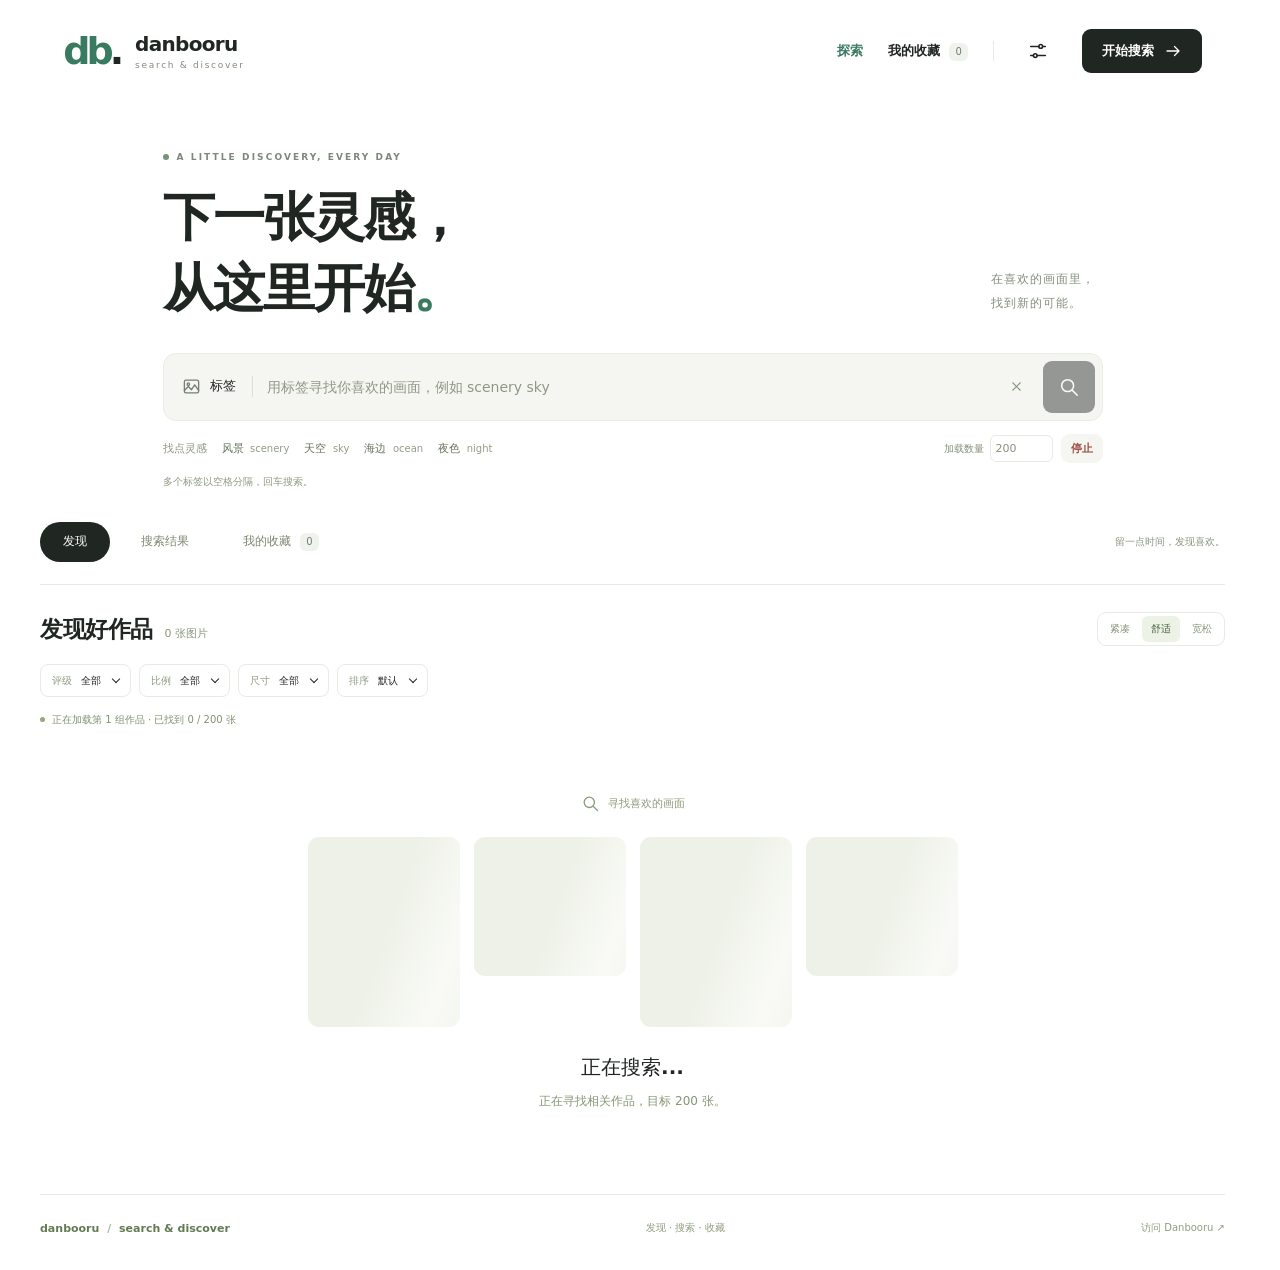
==== commit 6e58d51d: "fix: 移除首页专题卡片并调整留白" ====
--- a/index.html
+++ b/index.html
@@ -9,7 +9,7 @@
     <link rel="icon" type="image/png" href="assets/favicon.png?v=20260521">
     <link rel="apple-touch-icon" href="assets/apple-touch-icon.png?v=20260521">
     <meta name="apple-mobile-web-app-title" content="danbooru-search">
-    <link rel="stylesheet" href="css/styles.css?v=20261023-discover">
+    <link rel="stylesheet" href="css/styles.css?v=20261024-no-collections">
   </head>
   <body data-view="home">
   <svg class="icon-defs" xmlns="http://www.w3.org/2000/svg" aria-hidden="true"><defs>
@@ -66,11 +66,6 @@
           <p class="search-help">多个标签以空格分隔，回车搜索。</p>
         </section>
 
-        <section class="collections" aria-label="灵感专题">
-          <button class="collection collection-green" data-search-tags="scenery" type="button"><div><span class="collection-label">换个角度看世界</span><h2>远山，近海。</h2><p>把目光交给自然 <svg aria-hidden="true"><use href="#i-arrow"/></svg></p></div><div class="collection-art" aria-hidden="true"><img src="assets/images/collection-coast.svg" alt=""><img src="assets/images/collection-mountains.svg" alt=""></div></button>
-          <button class="collection collection-sand" data-search-tags="sunset" type="button"><div><span class="collection-label">收集日常的小美好</span><h2>光落下的地方。</h2><p>让思绪慢下来 <svg aria-hidden="true"><use href="#i-arrow"/></svg></p></div><div class="collection-art" aria-hidden="true"><img src="assets/images/collection-dunes.svg" alt=""><img src="assets/images/collection-field.svg" alt=""></div></button>
-        </section>
-
         <section class="gallery-workspace" id="gallerySurface" tabindex="-1" aria-labelledby="galleryTitle">
           <div class="browse-nav"><nav class="view-tabs" aria-label="图库视图"><button class="view-tab is-active" data-view-button="home" type="button">发现</button><button class="view-tab" data-view-button="search" type="button">搜索结果</button><button class="view-tab" data-view-button="favorites" type="button">我的收藏 <span class="badge favorite-summary">0</span></button></nav><span class="gallery-note">留一点时间，发现喜欢。</span></div>
           <div class="gallery-heading"><div class="gallery-title"><h2 id="galleryTitle">发现好作品</h2><span class="result-count" id="resultCount" aria-live="polite">正在加载</span></div><div class="density-control gallery-density" aria-label="图片密度"><button class="density-button" data-density="compact" type="button">紧凑</button><button class="density-button is-active" data-density="comfortable" type="button">舒适</button><button class="density-button" data-density="wide" type="button">宽松</button></div></div>
--- a/css/styles.css
+++ b/css/styles.css
@@ -54,7 +54,7 @@
 .soft-button:hover { background: #e9eee3; }
 .soft-button.danger { color: #a04c3f; }
 .main-area { max-width: 1280px; margin: auto; padding: 0 40px; }
-.intro { max-width: 940px; margin: auto; padding: 48px 0 24px; }
+.intro { max-width: 940px; margin: auto; padding: 48px 0 32px; }
 .intro-heading { display: flex; align-items: flex-end; justify-content: space-between; margin-bottom: 30px; gap: 20px; }
 .view-head { display: none; }
 .view-head.is-active { display: block; }
@@ -95,20 +95,6 @@
 .history-list { display: flex; flex-wrap: wrap; gap: 6px; max-height: 72px; overflow: auto; }
 .history-tag { font-size: 10px; background: #f2f5ed; padding: 3px 7px; }
 .history-tag:hover { background: #e6efdf; }
-.collections { display: grid; grid-template-columns: 1fr 1fr; gap: 20px; max-width: 940px; margin: 10px auto 32px; }
-.collection { position: relative; isolation: isolate; overflow: hidden; display: flex; align-items: center; min-height: 156px; padding: 25px 28px; border-radius: 14px; text-align: left; }
-.collection-green { background: #eaf0e7; color: #334f40; }
-.collection-sand { background: #f4efe3; color: #6b6048; }
-.collection-label { font-size: 9px; letter-spacing: 1.4px; opacity: .75; }
-.collection h2 { margin: 8px 0 12px; font-size: 23px; font-weight: 600; line-height: 1.2; letter-spacing: 1px; }
-.collection p { display: flex; align-items: center; gap: 12px; margin: 0; font-size: 10px; }
-.collection p svg { width: 16px; height: 16px; transition: transform .2s; }
-.collection:hover p svg { transform: translateX(5px); }
-.collection-art { position: absolute; z-index: -1; right: 8px; top: 10px; height: 190px; width: 43%; transform: rotate(10deg); transition: transform .35s; }
-.collection-art img { position: absolute; width: 105px; height: 146px; object-fit: cover; border: 4px solid #fff; border-bottom-width: 16px; box-shadow: 0 3px 14px #233b2520; top: 0; right: 35px; transform: rotate(12deg); }
-.collection-art img + img { top: 23px; right: -8px; transform: rotate(-7deg); }
-.collection:hover .collection-art { transform: rotate(6deg) translateY(-3px); }
-body:not([data-view="home"]) .collections { display: none; }
 body[data-view="favorites"] .intro, body[data-view="settings"] .intro { display: none; }
 body[data-view="search"] .intro { padding-top: 30px; }
 body[data-view="search"] .intro h1 { font-size: 32px; letter-spacing: -1px; }
@@ -268,8 +254,6 @@
   .main-area { padding-inline: 32px; }
   .header-nav { gap: 18px; }
   .intro { padding-top: 35px; }
-  .collection { padding: 23px; }
-  .collection-art { right: -18px; }
   .gallery { --gallery-columns: 3; gap: 17px; }
   body[data-density="compact"] .gallery { --gallery-columns: 4; }
   body[data-density="wide"] .gallery { --gallery-columns: 2; }
@@ -290,7 +274,7 @@
   .header-nav { gap: 8px; }
   .header-search, .nav-divider, .header-nav .text-button { display: none; }
   .main-area { padding-inline: 22px; }
-  .intro { padding: 28px 0 22px; }
+  .intro { padding: 28px 0 28px; }
   .intro-heading { margin-bottom: 24px; gap: 10px; }
   .eyebrow { font-size: 8px; letter-spacing: 1.5px; margin-bottom: 14px; }
   h1 { font-size: 38px; letter-spacing: -1.6px; }
@@ -310,15 +294,6 @@
   .count-control { font-size: 9px; gap: 4px; }
   .count-control input { width: 48px; padding: 3px; font-size: 10px; }
   .search-help { font-size: 9px; }
-  .collections { gap: 12px; margin-top: 5px; margin-bottom: 25px; }
-  .collection { min-height: 128px; padding: 18px 14px; align-items: flex-start; }
-  .collection-label { font-size: 8px; letter-spacing: .5px; }
-  .collection h2 { font-size: 18px; letter-spacing: -.5px; margin: 8px 0 15px; }
-  .collection p { font-size: 8px; gap: 4px; }
-  .collection p svg { width: 12px; }
-  .collection-art { width: 50%; opacity: .32; right: -39px; top: 30px; }
-  .collection-art img { width: 75px; height: 110px; border-width: 3px; border-bottom-width: 12px; }
-  .collection-art img + img { right: -4px; }
   .browse-nav { padding-bottom: 17px; }
   .view-tabs { gap: 1px; }
   .view-tab { font-size: 11px; padding: 9px 17px; }
@@ -383,7 +358,6 @@
   .suggestion-row { gap: 9px; }
   .suggestion-row > span { display: none; }
   .view-tab { padding-inline: 13px; }
-  .collection h2 { font-size: 16px; }
   body[data-view="search"] .intro h1 { font-size: 27px; }
 }
 @media (hover: none) {
